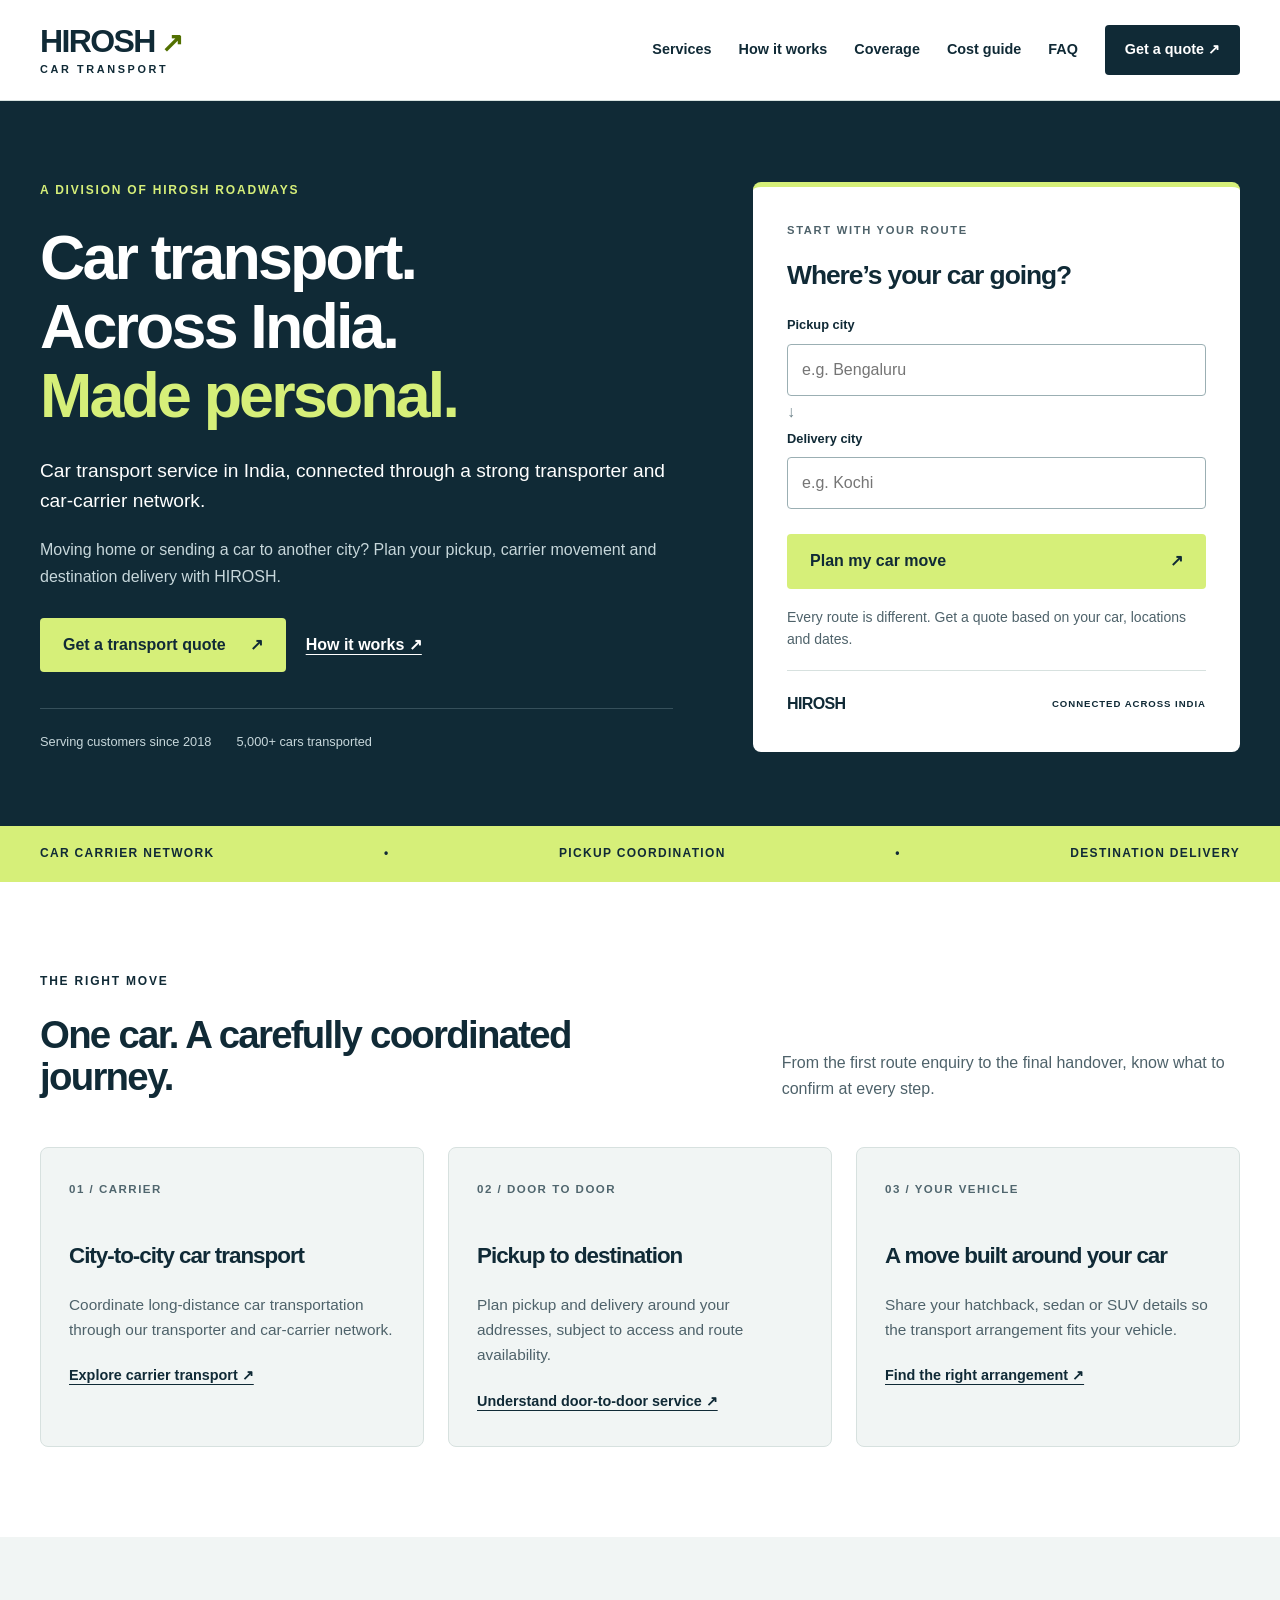
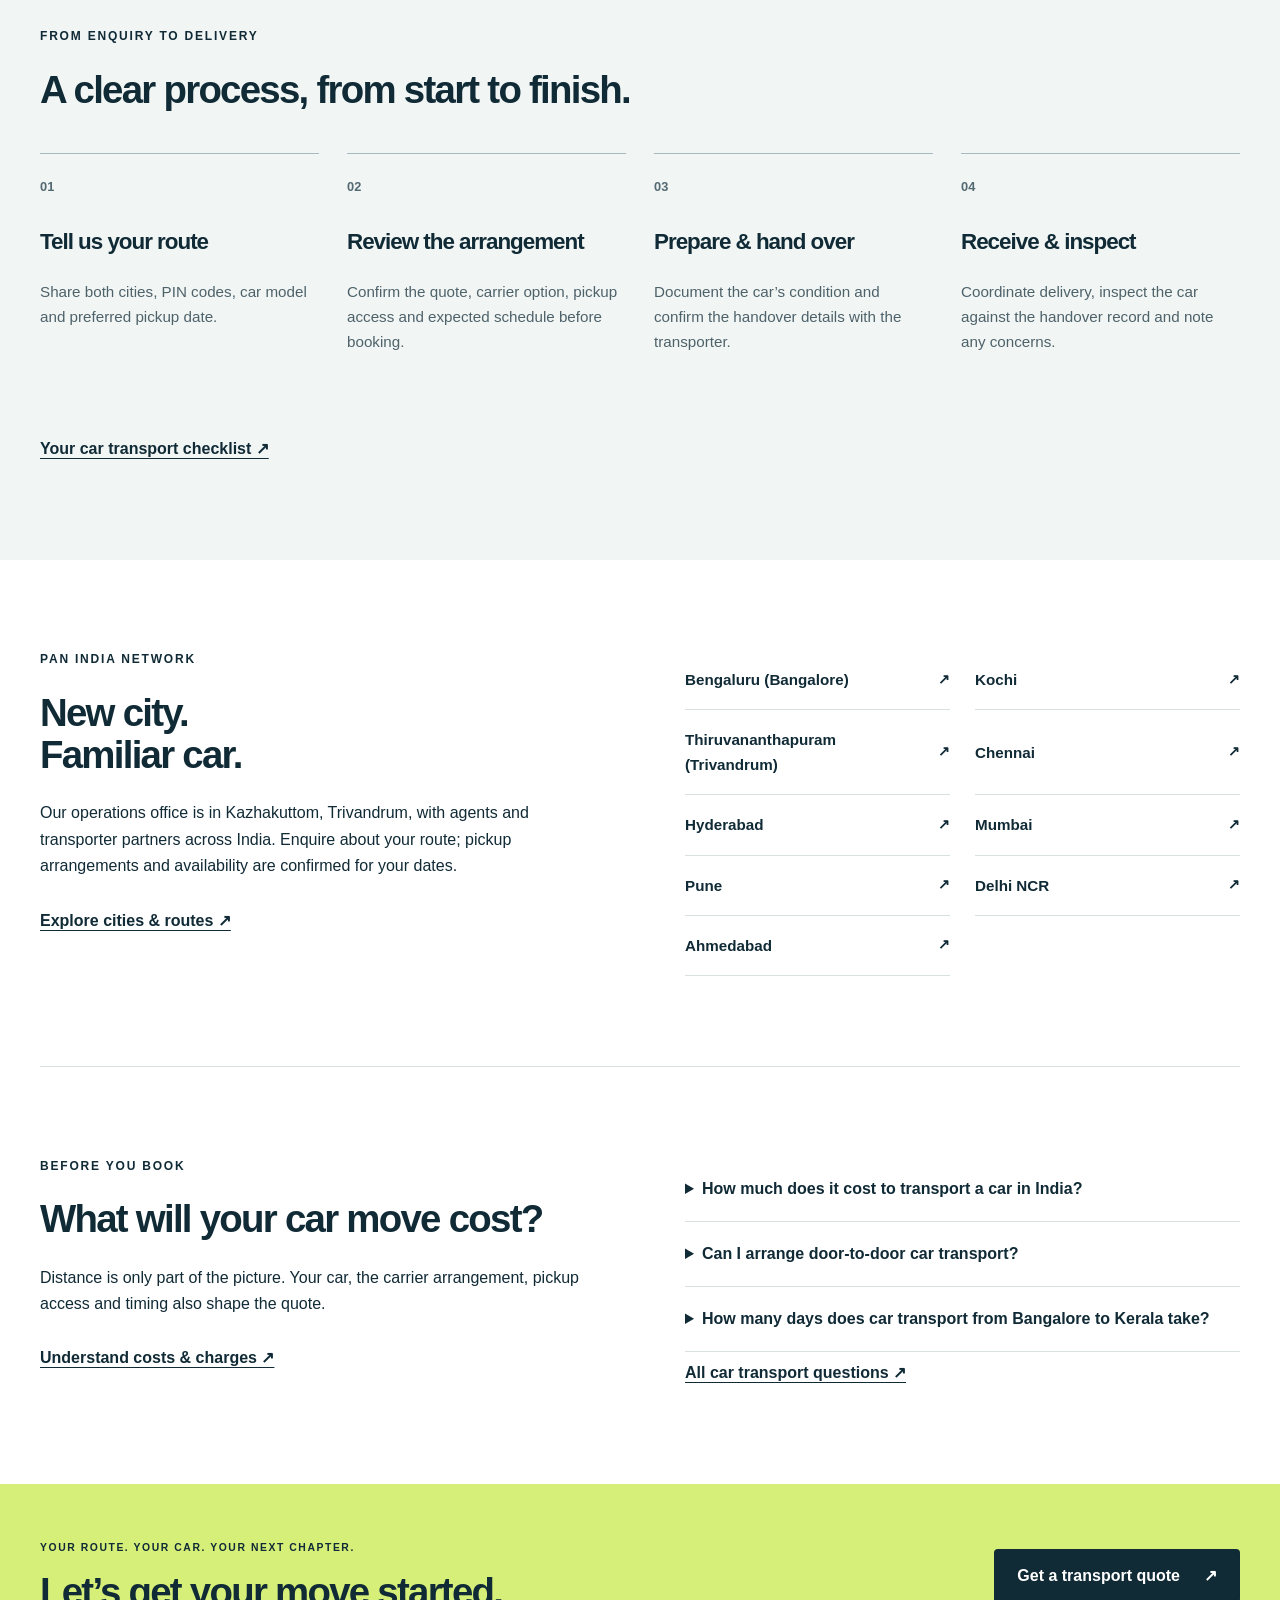
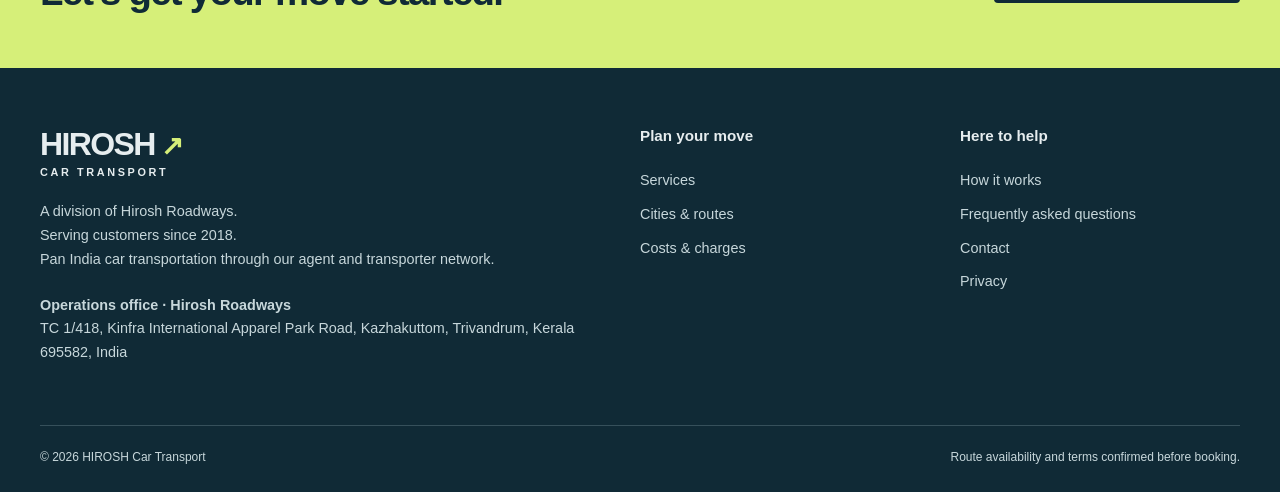
==== index.html @ 7eb1d9ac "Add files via upload" ====
<!doctype html><html lang="en-IN"><head><meta charset="utf-8"><meta name="viewport" content="width=device-width,initial-scale=1"><title>Car Transport Service in India | HIROSH Car Transport</title><meta name="description" content="Plan door-to-door car shifting across India with HIROSH’s transporter and car-carrier network. Check your route and request a car transportation quote."><link rel="canonical" href="https://hiroshcartransport.com/"><meta property="og:type" content="website"><meta property="og:locale" content="en_IN"><meta property="og:site_name" content="HIROSH Car Transport"><meta property="og:title" content="Car Transport Service in India | HIROSH Car Transport"><meta property="og:description" content="Plan door-to-door car shifting across India with HIROSH’s transporter and car-carrier network. Check your route and request a car transportation quote."><meta property="og:url" content="https://hiroshcartransport.com/"><meta name="twitter:card" content="summary"><meta name="theme-color" content="#102a36"><link rel="icon" href="/assets/favicon.svg" type="image/svg+xml"><link rel="stylesheet" href="/assets/site.css"><script type="application/ld+json">{"@context":"https://schema.org","@graph":[{"@type":"Organization","@id":"https://hiroshcartransport.com/#organization","name":"HIROSH Car Transport","url":"https://hiroshcartransport.com","parentOrganization":{"@type":"Organization","name":"Hirosh Roadways","address":{"@type":"PostalAddress","streetAddress":"TC 1/418, Kinfra International Apparel Park Road, Kazhakuttom","addressLocality":"Thiruvananthapuram","addressRegion":"Kerala","postalCode":"695582","addressCountry":"IN"}},"email":"sales@hiroshindia.com"},{"@type":"WebSite","@id":"https://hiroshcartransport.com/#website","url":"https://hiroshcartransport.com","name":"HIROSH Car Transport","publisher":{"@id":"https://hiroshcartransport.com/#organization"}},{"@type":"WebPage","@id":"https://hiroshcartransport.com/#webpage","url":"https://hiroshcartransport.com/","name":"Car Transport Service in India | HIROSH Car Transport","description":"Plan door-to-door car shifting across India with HIROSH’s transporter and car-carrier network. Check your route and request a car transportation quote.","isPartOf":{"@id":"https://hiroshcartransport.com/#website"}},{"@type":"Service","@id":"https://hiroshcartransport.com/#service","name":"Pan India car transportation","serviceType":"Car transport and door-to-door car shifting coordination","provider":{"@id":"https://hiroshcartransport.com/#organization"},"areaServed":{"@type":"Country","name":"India"},"url":"https://hiroshcartransport.com/"}]}</script><script src="/assets/site.js" defer></script></head><body><a class="skip" href="#main">Skip to content</a><header><div class="wrap header-inner"><a class="brand" href="/" aria-label="HIROSH Car Transport home"><strong>HIROSH<span aria-hidden="true">↗</span></strong><span>CAR TRANSPORT</span></a><button class="menu-toggle" type="button" aria-expanded="false" aria-controls="main-nav" hidden>Menu</button><nav id="main-nav" aria-label="Main navigation"><a href="/services/" >Services</a><a href="/how-it-works/" >How it works</a><a href="/coverage/" >Coverage</a><a href="/car-transport-cost/" >Cost guide</a><a href="/faq/" >FAQ</a><a class="nav-quote" href="/quote/">Get a quote ↗</a></nav></div></header><main id="main"><section class="hero"><div class="wrap hero-grid"><div><p class="eyebrow">A DIVISION OF HIROSH ROADWAYS</p><h1>Car transport.<br>Across India.<br><em>Made personal.</em></h1><p class="lead">Car transport service in India, connected through a strong transporter and car-carrier network.</p><p>Moving home or sending a car to another city? Plan your pickup, carrier movement and destination delivery with HIROSH.</p><div class="actions"><a class="button" href="/quote/">Get a transport quote<span aria-hidden="true">↗</span></a><a class="text-link" href="/how-it-works/">How it works ↗</a></div><div class="hero-notes"><span>Serving customers since 2018</span><span>5,000+ cars transported</span></div></div><aside class="route-panel"><p class="eyebrow">START WITH YOUR ROUTE</p><h2>Where’s your car going?</h2><form action="/quote/" method="get"><label for="hero-from">Pickup city</label><input id="hero-from" name="from" placeholder="e.g. Bengaluru" required maxlength="100" autocomplete="off"><div class="route-divider" aria-hidden="true">↓</div><label for="hero-to">Delivery city</label><input id="hero-to" name="to" placeholder="e.g. Kochi" required maxlength="100" autocomplete="off"><button class="button" type="submit">Plan my car move <span aria-hidden="true">↗</span></button></form><p class="small">Every route is different. Get a quote based on your car, locations and dates.</p><div class="panel-bottom">HIROSH <span>CONNECTED ACROSS INDIA</span></div></aside></div></section><div class="service-strip"><div class="wrap">CAR CARRIER NETWORK <span>•</span> PICKUP COORDINATION <span>•</span> DESTINATION DELIVERY</div></div><section class="wrap section"><div class="section-heading"><div><p class="eyebrow">THE RIGHT MOVE</p><h2>One car. A carefully coordinated journey.</h2></div><p>From the first route enquiry to the final handover, know what to confirm at every step.</p></div><div class="cards"><article><span class="index">01 / CARRIER</span><h3>City-to-city car transport</h3><p>Coordinate long-distance car transportation through our transporter and car-carrier network.</p><a href="/services/#carrier">Explore carrier transport ↗</a></article><article><span class="index">02 / DOOR TO DOOR</span><h3>Pickup to destination</h3><p>Plan pickup and delivery around your addresses, subject to access and route availability.</p><a href="/services/#door-to-door">Understand door-to-door service ↗</a></article><article><span class="index">03 / YOUR VEHICLE</span><h3>A move built around your car</h3><p>Share your hatchback, sedan or SUV details so the transport arrangement fits your vehicle.</p><a href="/services/#vehicle">Find the right arrangement ↗</a></article></div></section><section class="section tinted"><div class="wrap"><p class="eyebrow">FROM ENQUIRY TO DELIVERY</p><h2>A clear process, from start to finish.</h2><ol class="steps"><li><h3>Tell us your route</h3><p>Share both cities, PIN codes, car model and preferred pickup date.</p></li><li><h3>Review the arrangement</h3><p>Confirm the quote, carrier option, pickup access and expected schedule before booking.</p></li><li><h3>Prepare & hand over</h3><p>Document the car’s condition and confirm the handover details with the transporter.</p></li><li><h3>Receive & inspect</h3><p>Coordinate delivery, inspect the car against the handover record and note any concerns.</p></li></ol><a class="text-link" href="/how-it-works/">Your car transport checklist ↗</a></div></section><section class="wrap section split"><div><p class="eyebrow">PAN INDIA NETWORK</p><h2>New city.<br>Familiar car.</h2><p>Our operations office is in Kazhakuttom, Trivandrum, with agents and transporter partners across India. Enquire about your route; pickup arrangements and availability are confirmed for your dates.</p><a class="text-link" href="/coverage/">Explore cities & routes ↗</a></div><div class="city-list"><a href="/quote/?from=Bengaluru%20(Bangalore)">Bengaluru (Bangalore)<span aria-hidden="true">↗</span></a><a href="/quote/?from=Kochi">Kochi<span aria-hidden="true">↗</span></a><a href="/quote/?from=Thiruvananthapuram%20(Trivandrum)">Thiruvananthapuram (Trivandrum)<span aria-hidden="true">↗</span></a><a href="/quote/?from=Chennai">Chennai<span aria-hidden="true">↗</span></a><a href="/quote/?from=Hyderabad">Hyderabad<span aria-hidden="true">↗</span></a><a href="/quote/?from=Mumbai">Mumbai<span aria-hidden="true">↗</span></a><a href="/quote/?from=Pune">Pune<span aria-hidden="true">↗</span></a><a href="/quote/?from=Delhi%20NCR">Delhi NCR<span aria-hidden="true">↗</span></a><a href="/quote/?from=Ahmedabad">Ahmedabad<span aria-hidden="true">↗</span></a></div></section><section class="wrap section split border-top"><div><p class="eyebrow">BEFORE YOU BOOK</p><h2>What will your car move cost?</h2><p>Distance is only part of the picture. Your car, the carrier arrangement, pickup access and timing also shape the quote.</p><a class="text-link" href="/car-transport-cost/">Understand costs & charges ↗</a></div><div><details><summary>How much does it cost to transport a car in India?</summary><p>The quote depends on the pickup and delivery locations, car size, carrier availability, transport arrangement and preferred dates. Share these details for a route-specific quote, and confirm taxes, pickup, delivery and any optional cover before booking.</p></details><details><summary>Can I arrange door-to-door car transport?</summary><p>Door-to-door pickup and delivery can be coordinated where access and local carrier arrangements allow. If a large carrier cannot reach your address, agree on an accessible handover point and any last-mile movement before booking.</p></details><details><summary>How many days does car transport from Bangalore to Kerala take?</summary><p>The time depends on your exact Kerala destination, pickup readiness and the carrier schedule. Ask for separate pickup and transit estimates for your dates. Traffic, weather and loading schedules can affect delivery; a route enquiry is needed for a meaningful estimate.</p></details><a class="text-link" href="/faq/">All car transport questions ↗</a></div></section><section class="closing"><div class="wrap"><div><p class="eyebrow">YOUR ROUTE. YOUR CAR. YOUR NEXT CHAPTER.</p><h2>Let’s get your move started.</h2></div><a class="button" href="/quote/">Get a transport quote<span aria-hidden="true">↗</span></a></div></section></main><footer><div class="wrap footer-grid"><div><a class="brand" href="/"><strong>HIROSH<span aria-hidden="true">↗</span></strong><span>CAR TRANSPORT</span></a><p>A division of Hirosh Roadways.<br>Serving customers since 2018.<br>Pan India car transportation through our agent and transporter network.</p><p><strong>Operations office · Hirosh Roadways</strong><br>TC 1/418, Kinfra International Apparel Park Road, Kazhakuttom, Trivandrum, Kerala 695582, India</p></div><div><h2>Plan your move</h2><a href="/services/">Services</a><a href="/coverage/">Cities & routes</a><a href="/car-transport-cost/">Costs & charges</a></div><div><h2>Here to help</h2><a href="/how-it-works/">How it works</a><a href="/faq/">Frequently asked questions</a><a href="/contact/">Contact</a><a href="/privacy/">Privacy</a></div></div><div class="wrap footer-bottom"><span>© 2026 HIROSH Car Transport</span><span>Route availability and terms confirmed before booking.</span></div></footer><div class="mobile-cta" aria-label="Enquiry options"><a href="https://wa.me/919446937638">WhatsApp</a><a href="/quote/">Get a quote ↗</a></div></body></html>
---- assets/site.css ----
:root{--ink:#102a36;--muted:#4e626a;--lime:#d6ef79;--paper:#fff;--tint:#f1f5f4;--line:#d7e1df;--radius:8px}*{box-sizing:border-box}html{scroll-behavior:smooth;scroll-padding-top:30px}body{margin:0;color:var(--ink);background:var(--paper);font-family:Arial,Helvetica,sans-serif;font-size:16px;line-height:1.65}a{color:inherit;text-underline-offset:4px}a:hover{text-decoration-thickness:2px}button,input,textarea{font:inherit}button,a,input,textarea,summary{-webkit-tap-highlight-color:transparent}button{cursor:pointer}a:focus-visible,button:focus-visible,input:focus-visible,textarea:focus-visible,summary:focus-visible{outline:3px solid #617e00;outline-offset:5px}h1,h2,h3,p{margin-top:0}h1,h2,h3{line-height:1.1;letter-spacing:-.045em}h1{font-size:clamp(2.5rem,5.2vw,4.8rem);max-width:900px;margin-bottom:26px}h2{font-size:clamp(1.9rem,3vw,2.8rem);margin-bottom:24px}h3{font-size:1.4rem;line-height:1.2}p{margin-bottom:20px}p,li{max-width:75ch}li{margin-bottom:12px}ul{padding-left:22px}.wrap{width:min(1200px,calc(100% - 80px));margin-inline:auto}.section{padding-block:90px}.eyebrow{font-size:.75rem;font-weight:700;letter-spacing:.15em;margin-bottom:22px}.lead{font-size:1.2rem;line-height:1.6;max-width:650px}.small{font-size:.875rem;line-height:1.55;color:var(--muted)}.skip{position:absolute;left:20px;top:-100px;background:var(--lime);padding:12px;z-index:20}.skip:focus{top:12px}header{background:white;border-bottom:1px solid var(--line)}.header-inner{min-height:100px;display:flex;align-items:center;justify-content:space-between;gap:30px}.brand{text-decoration:none;display:inline-flex;flex-direction:column;line-height:1}.brand strong{font-size:2rem;letter-spacing:-.05em;font-weight:900}.brand strong span{color:#527000;font-size:1.7rem;margin-left:6px}.brand>span{font-size:.68rem;font-weight:700;letter-spacing:.24em;margin-top:7px}nav{display:flex;gap:27px;align-items:center}nav a{text-decoration:none;font-size:.9rem;font-weight:600}nav a[aria-current]{text-decoration:underline;text-decoration-color:#617e00;text-decoration-thickness:3px}.nav-quote{padding:13px 20px;background:var(--ink);color:white;border-radius:4px}.hero{background:var(--ink);color:white;padding:80px 0 74px}.hero-grid{display:grid;grid-template-columns:1.3fr 1fr;gap:80px;align-items:center}.hero h1{font-size:clamp(2.8rem,4.9vw,4.5rem)}.hero h1 em{font-style:normal;color:var(--lime)}.hero p:not(.eyebrow){color:#c7d7db}.hero .lead{color:white!important}.hero .eyebrow{color:var(--lime)}.actions{display:flex;gap:20px;align-items:center;flex-wrap:wrap;margin:28px 0}.button{display:inline-flex;justify-content:space-between;align-items:center;gap:24px;background:var(--lime);color:var(--ink);border:1px solid transparent;border-radius:4px;padding:15px 22px;font-size:1rem;font-weight:700;text-decoration:none;min-height:52px;line-height:1.4}.button:hover{background:#c7e564}.button.outline{border-color:var(--ink);background:transparent}.text-link{font-weight:700;display:inline-block;padding-block:8px}.hero-notes{display:flex;gap:25px;font-size:.8rem;border-top:1px solid #36505b;padding-top:22px;margin-top:36px;color:#c7d7db}.route-panel{background:white;color:var(--ink);padding:34px;border-radius:var(--radius);border-top:5px solid var(--lime)}.route-panel .eyebrow{color:var(--muted);font-size:.7rem}.route-panel h2{font-size:1.65rem;letter-spacing:-.04em}.route-panel .small{color:var(--muted)!important;margin-top:18px}.route-panel label{font-size:.8rem}.route-panel .button{width:100%;margin-top:25px}.route-divider{line-height:1;margin:8px 0;color:#6e838a}.panel-bottom{border-top:1px solid var(--line);padding-top:20px;display:flex;align-items:center;justify-content:space-between;font-weight:900;letter-spacing:-.04em}.panel-bottom span{font-size:.6rem;letter-spacing:.1em;font-weight:600}.service-strip{background:var(--lime);font-size:.75rem;letter-spacing:.11em;font-weight:700;padding:18px 0}.service-strip .wrap{display:flex;justify-content:space-between;gap:20px}.section-heading{display:grid;grid-template-columns:1.4fr 1fr;gap:100px;align-items:end;margin-bottom:24px}.section-heading p{color:var(--muted)}.section-heading .eyebrow{color:var(--ink)}.cards{display:grid;grid-template-columns:repeat(3,1fr);gap:24px}.cards article{padding:32px 28px;background:var(--tint);border:1px solid var(--line);border-radius:var(--radius)}.cards h2{font-size:1.65rem}.cards p{color:var(--muted);font-size:.96rem}.cards a{font-size:.9rem;font-weight:700}.index{display:block;font-size:.72rem;letter-spacing:.13em;margin-bottom:44px;color:#50666e;font-weight:700}.tinted{background:var(--tint)}.steps{list-style:none;counter-reset:step;display:grid;grid-template-columns:repeat(4,1fr);gap:28px;padding:0;margin:42px 0}.steps li{counter-increment:step;border-top:1px solid #a7babd;padding-top:22px}.steps li:before{content:'0' counter(step);display:block;font-weight:700;color:#536a72;font-size:.8rem;margin-bottom:32px}.steps p{font-size:.95rem;color:var(--muted)}.split{display:grid;grid-template-columns:1fr 1fr;gap:90px}.city-list{display:grid;grid-template-columns:1fr 1fr;column-gap:25px}.city-list a{display:flex;align-items:center;justify-content:space-between;gap:12px;border-bottom:1px solid var(--line);padding:17px 0;font-size:.95rem;text-decoration:none;font-weight:600}.city-list a:hover{color:#4c6800}.city-list span{font-size:.85rem}.border-top{border-top:1px solid var(--line)}details{border-bottom:1px solid var(--line);padding:20px 0}summary{font-weight:700;cursor:pointer;line-height:1.5;padding-right:15px}details p{color:var(--muted);margin:18px 0 0}.closing{background:var(--lime);padding:55px 0}.closing .wrap{display:flex;align-items:center;justify-content:space-between;gap:40px}.closing h2{margin-bottom:0}.closing .button{background:var(--ink);color:white}.closing .eyebrow{font-size:.65rem;margin-bottom:15px}footer{background:var(--ink);color:#e6edef;padding:60px 0 24px}.footer-grid{display:grid;grid-template-columns:2fr 1fr 1fr;gap:40px}.footer-grid h2{font-size:.95rem;letter-spacing:0}.footer-grid a:not(.brand){display:block;font-size:.9rem;text-decoration:none;margin-bottom:10px;color:#c7d7db}.footer-grid p{color:#c7d7db;font-size:.9rem;margin-top:22px}.footer-grid .brand strong span{color:var(--lime)}.footer-bottom{display:flex;justify-content:space-between;gap:24px;border-top:1px solid #36505b;margin-top:40px;padding-top:22px;font-size:.75rem;color:#c7d7db}.mobile-cta{display:none}.menu-toggle{border:1px solid var(--line);background:white;border-radius:4px;padding:9px 14px}.page-intro{background:var(--ink);color:white;padding:40px 0 64px}.page-intro h1{font-size:clamp(2.6rem,4.5vw,4rem)}.page-intro .eyebrow{color:var(--lime);margin-top:35px}.page-intro .lead{color:#c7d7db;margin-bottom:0}.breadcrumb{font-size:.8rem;color:#c7d7db}.article-section{margin-top:70px;scroll-margin-top:25px}.article-section p{max-width:850px}.callout{padding:35px;background:var(--tint);border-left:4px solid #8ba93d;margin-top:35px}.callout h2{font-size:1.8rem}.coverage-cities{grid-template-columns:repeat(3,1fr)}.table-wrap{overflow:auto}table{width:100%;border-collapse:collapse;text-align:left}th,td{padding:20px;border-bottom:1px solid var(--line)}thead{background:var(--tint)}.faq-wide{max-width:900px;margin-inline:auto}.faq-wide details{padding:25px 0}.quote-layout{display:grid;grid-template-columns:1.6fr 1fr;gap:70px}.form-grid{display:grid;grid-template-columns:1fr 1fr;gap:24px;margin-bottom:24px}label{display:block;font-weight:600;font-size:.9rem;margin-bottom:8px}input,textarea{width:100%;min-width:0;border:1px solid #9bafb3;border-radius:4px;padding:12px 14px;background:#fff;color:var(--ink);min-height:50px}textarea{resize:vertical}.quote-aside{background:var(--tint);padding:30px;align-self:start;border-radius:var(--radius)}.quote-aside h2{font-size:1.8rem}.quote-aside li,.quote-aside p{font-size:.95rem}.contact-pending{border-top:1px solid var(--line);padding-top:24px;margin-top:30px}#enquiry-result{margin-top:35px;padding-top:30px;border-top:1px solid var(--line)}pre{white-space:pre-wrap;overflow-wrap:anywhere;font:inherit;font-size:.9rem;padding:20px;background:var(--tint)}.prose{max-width:850px}.prose h2{font-size:1.8rem;margin-top:40px}[hidden]{display:none!important}
@media(max-width:1050px){nav{gap:16px}.hero-grid{gap:40px}.wrap{width:calc(100% - 48px)}.split{gap:40px}.quote-layout{gap:35px}.section-heading{gap:40px}}
@media(max-width:800px){.header-inner{min-height:84px;flex-wrap:wrap;padding-block:18px;gap:20px}.menu-toggle:not([hidden]){display:block}nav{flex-basis:100%;flex-wrap:wrap;gap:18px}.js nav:not(.is-open){display:none}.hero{padding:48px 0}.hero-grid{grid-template-columns:1fr;gap:40px}.hero h1{font-size:clamp(2.5rem,8vw,4rem)}.hero-grid>div>p{max-width:600px}.route-panel{max-width:600px}.section{padding-block:60px}.section-heading,.split,.quote-layout{grid-template-columns:1fr;gap:30px}.cards{grid-template-columns:1fr}.cards article{padding:28px}.index{margin-bottom:25px}.steps{grid-template-columns:1fr 1fr}.service-strip{font-size:.65rem;letter-spacing:.03em}.service-strip .wrap{flex-wrap:wrap;justify-content:center;gap:8px 20px}.coverage-cities{grid-template-columns:1fr 1fr}.closing .wrap{align-items:flex-start;flex-direction:column}.footer-grid{grid-template-columns:1.5fr 1fr 1fr;gap:25px}.mobile-cta{display:flex;position:fixed;bottom:0;left:0;right:0;padding:10px 20px calc(10px + env(safe-area-inset-bottom));background:var(--ink);border-top:1px solid #4f6570;gap:12px;z-index:10}.mobile-cta a{flex:1;display:block;text-align:center;padding:10px 8px;background:var(--lime);border-radius:4px;font-weight:700;text-decoration:none;font-size:.9rem}body{padding-bottom:78px}html{scroll-padding-bottom:90px}.page-intro{padding-bottom:45px}}
@media(max-width:480px){.wrap{width:calc(100% - 36px)}.hero h1{font-size:2.6rem}.lead{font-size:1.1rem}.hero-notes{gap:14px;font-size:.75rem}.route-panel{padding:24px}.route-panel h2{font-size:1.55rem}.service-strip span{display:none}.service-strip .wrap{gap:8px}.steps,.form-grid,.coverage-cities{grid-template-columns:1fr}.steps{gap:10px}.steps li:before{margin-bottom:16px}.city-list{column-gap:16px}.city-list a{font-size:.85rem}.footer-grid{grid-template-columns:1fr 1fr}.footer-grid>div:first-child{grid-column:1/-1}.footer-bottom{flex-direction:column;gap:12px}.callout{padding:24px}.page-intro h1{font-size:2.4rem}th,td{padding:14px}.quote-aside{padding:24px}}
@media(prefers-reduced-motion:reduce){html{scroll-behavior:auto}}
@media(min-width:801px){.menu-toggle{display:none}}
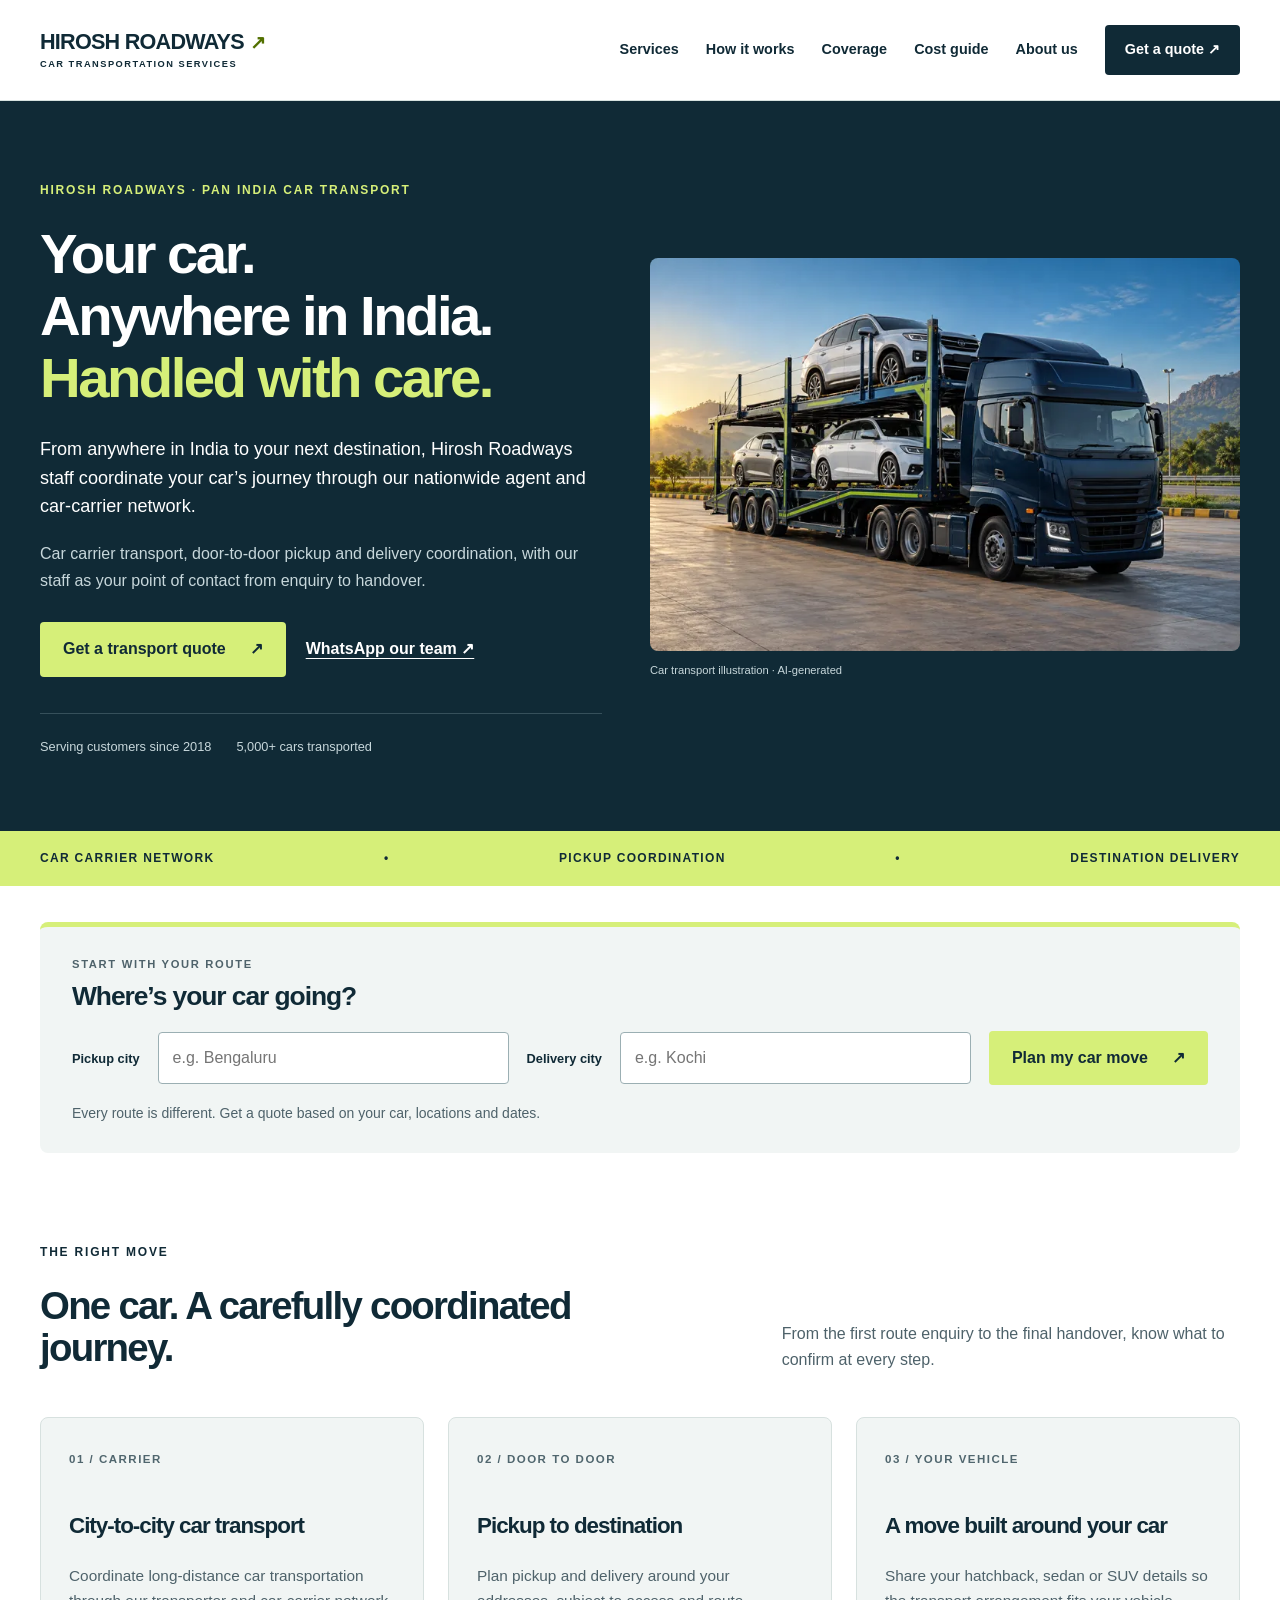
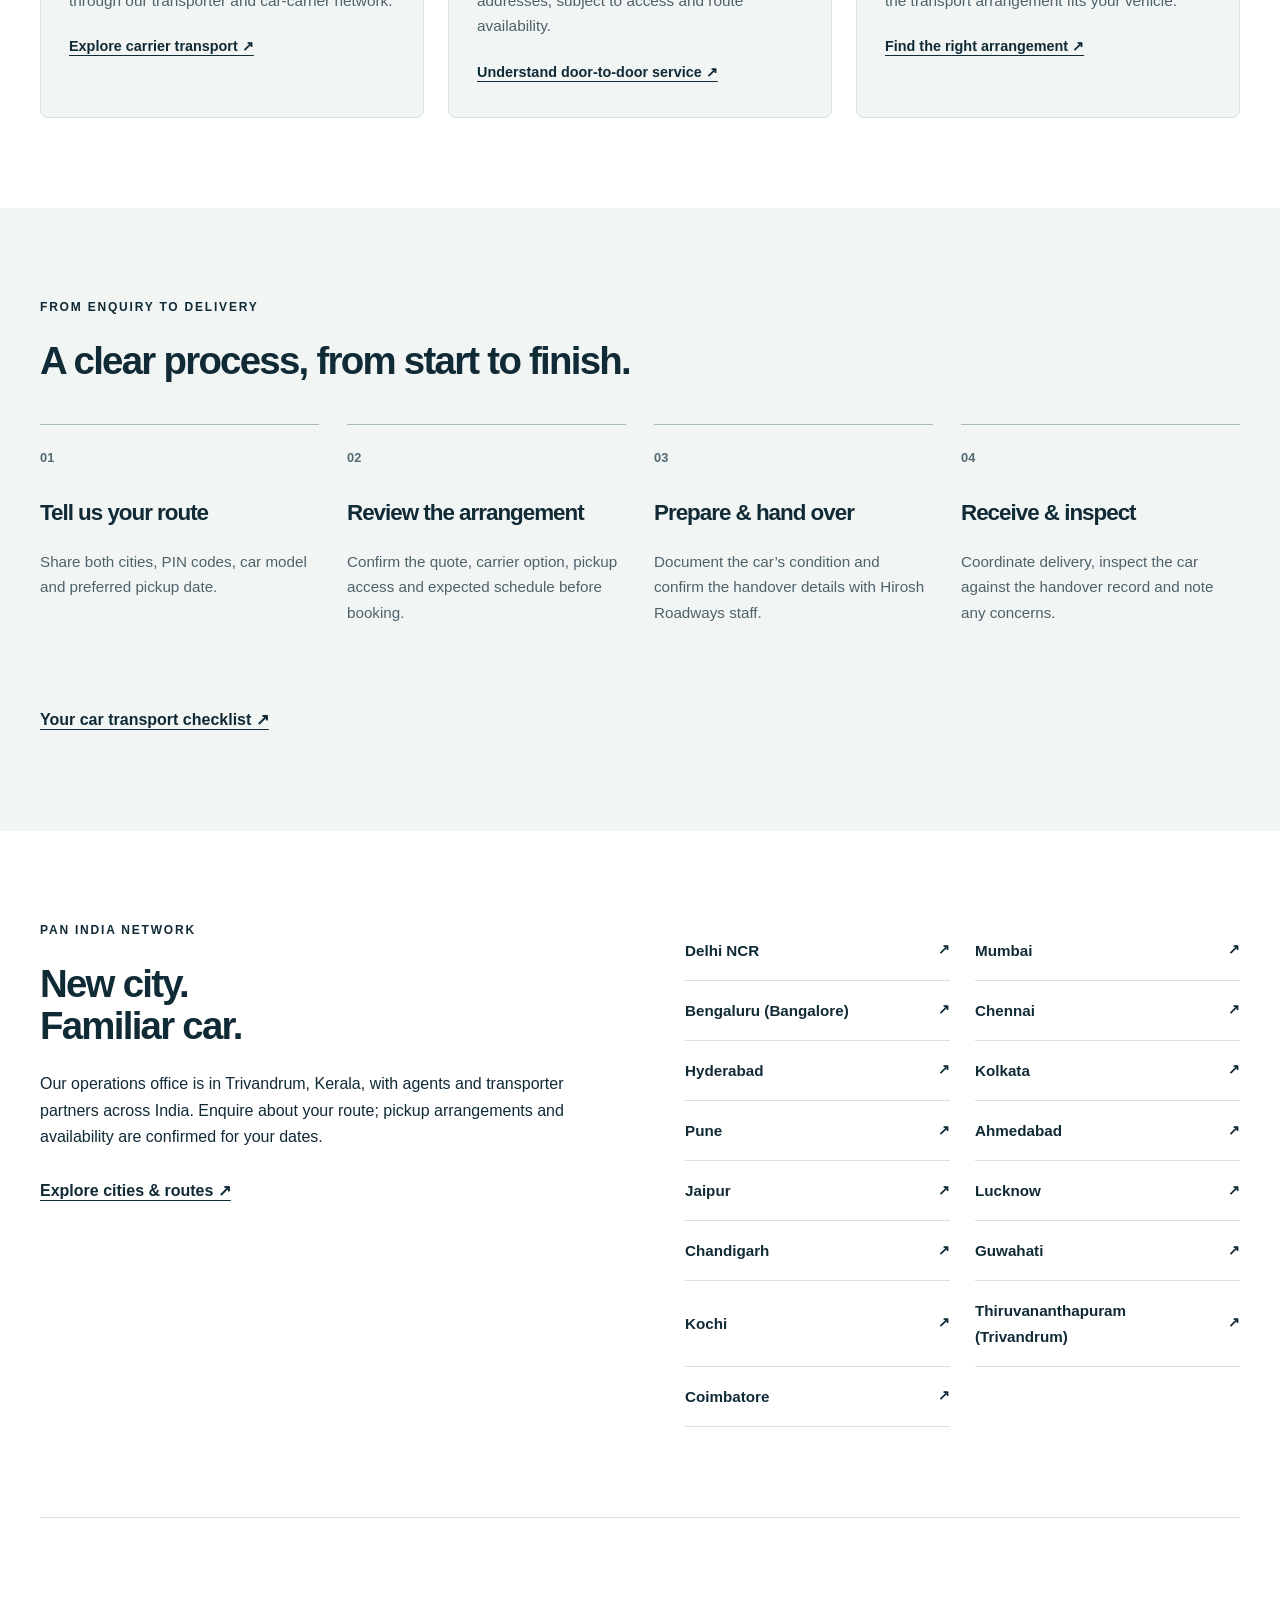
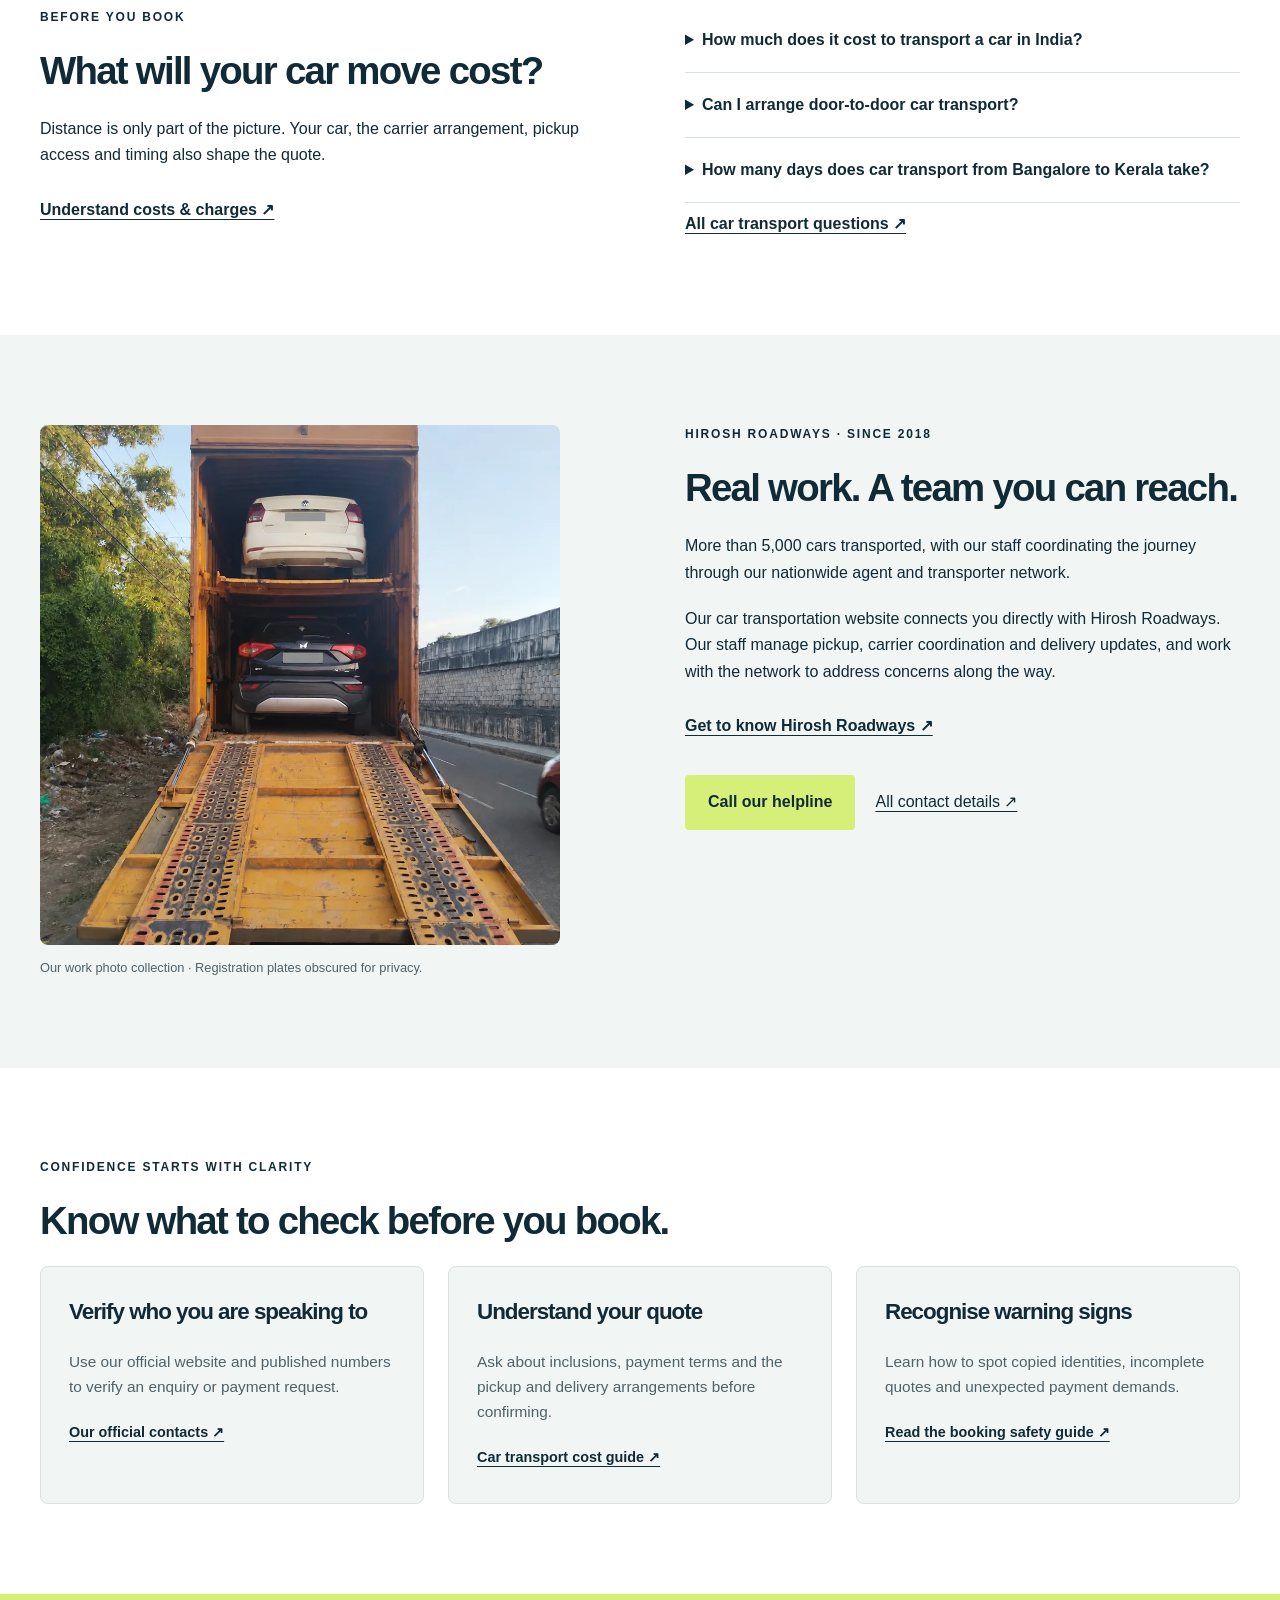
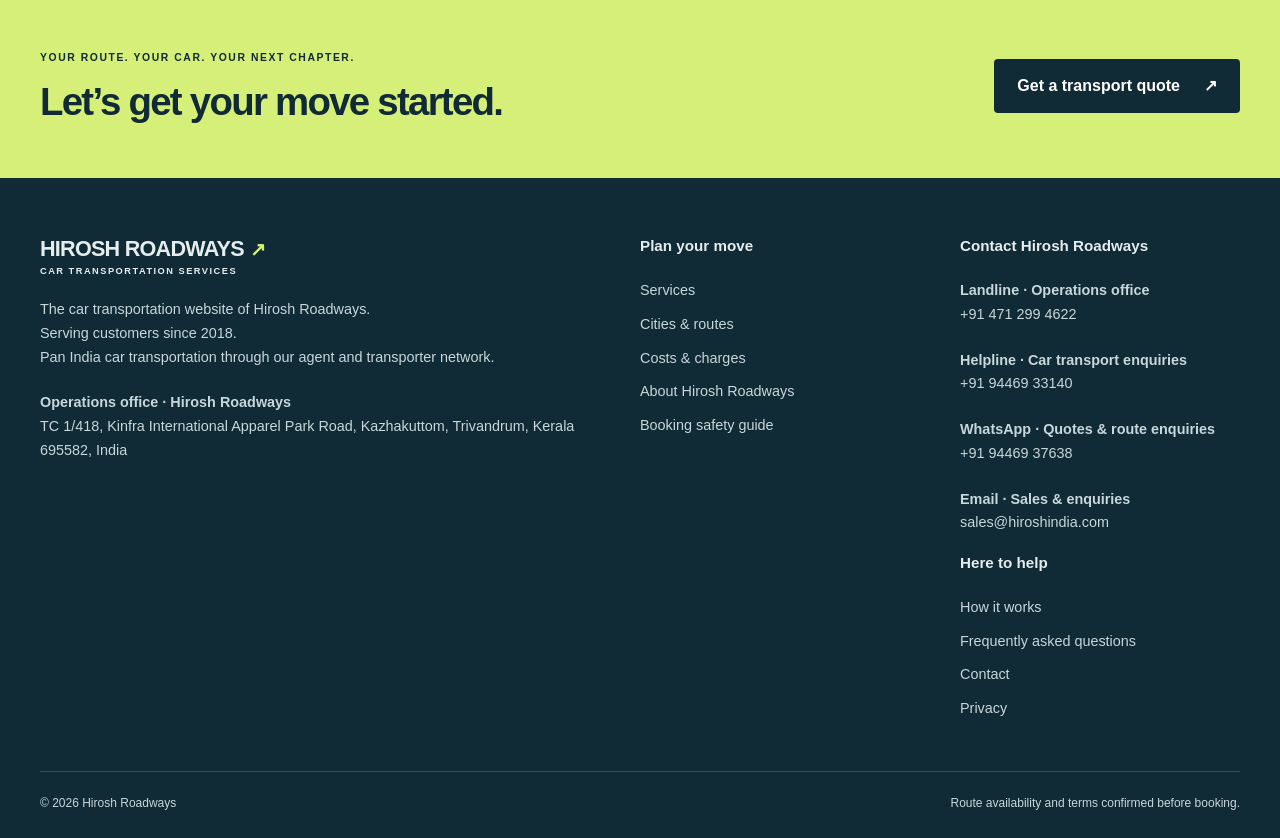
==== commit a5475914: "Add files via upload" ====
--- a/index.html
+++ b/index.html
@@ -1 +1 @@
-<!doctype html><html lang="en-IN"><head><meta charset="utf-8"><meta name="viewport" content="width=device-width,initial-scale=1"><title>Car Transport Service in India | HIROSH Car Transport</title><meta name="description" content="Plan door-to-door car shifting across India with HIROSH’s transporter and car-carrier network. Check your route and request a car transportation quote."><link rel="canonical" href="https://hiroshcartransport.com/"><meta property="og:type" content="website"><meta property="og:locale" content="en_IN"><meta property="og:site_name" content="HIROSH Car Transport"><meta property="og:title" content="Car Transport Service in India | HIROSH Car Transport"><meta property="og:description" content="Plan door-to-door car shifting across India with HIROSH’s transporter and car-carrier network. Check your route and request a car transportation quote."><meta property="og:url" content="https://hiroshcartransport.com/"><meta name="twitter:card" content="summary"><meta name="theme-color" content="#102a36"><link rel="icon" href="/assets/favicon.svg" type="image/svg+xml"><link rel="stylesheet" href="/assets/site.css"><script type="application/ld+json">{"@context":"https://schema.org","@graph":[{"@type":"Organization","@id":"https://hiroshcartransport.com/#organization","name":"HIROSH Car Transport","url":"https://hiroshcartransport.com","parentOrganization":{"@type":"Organization","name":"Hirosh Roadways","address":{"@type":"PostalAddress","streetAddress":"TC 1/418, Kinfra International Apparel Park Road, Kazhakuttom","addressLocality":"Thiruvananthapuram","addressRegion":"Kerala","postalCode":"695582","addressCountry":"IN"}},"email":"sales@hiroshindia.com"},{"@type":"WebSite","@id":"https://hiroshcartransport.com/#website","url":"https://hiroshcartransport.com","name":"HIROSH Car Transport","publisher":{"@id":"https://hiroshcartransport.com/#organization"}},{"@type":"WebPage","@id":"https://hiroshcartransport.com/#webpage","url":"https://hiroshcartransport.com/","name":"Car Transport Service in India | HIROSH Car Transport","description":"Plan door-to-door car shifting across India with HIROSH’s transporter and car-carrier network. Check your route and request a car transportation quote.","isPartOf":{"@id":"https://hiroshcartransport.com/#website"}},{"@type":"Service","@id":"https://hiroshcartransport.com/#service","name":"Pan India car transportation","serviceType":"Car transport and door-to-door car shifting coordination","provider":{"@id":"https://hiroshcartransport.com/#organization"},"areaServed":{"@type":"Country","name":"India"},"url":"https://hiroshcartransport.com/"}]}</script><script src="/assets/site.js" defer></script></head><body><a class="skip" href="#main">Skip to content</a><header><div class="wrap header-inner"><a class="brand" href="/" aria-label="HIROSH Car Transport home"><strong>HIROSH<span aria-hidden="true">↗</span></strong><span>CAR TRANSPORT</span></a><button class="menu-toggle" type="button" aria-expanded="false" aria-controls="main-nav" hidden>Menu</button><nav id="main-nav" aria-label="Main navigation"><a href="/services/" >Services</a><a href="/how-it-works/" >How it works</a><a href="/coverage/" >Coverage</a><a href="/car-transport-cost/" >Cost guide</a><a href="/faq/" >FAQ</a><a class="nav-quote" href="/quote/">Get a quote ↗</a></nav></div></header><main id="main"><section class="hero"><div class="wrap hero-grid"><div><p class="eyebrow">A DIVISION OF HIROSH ROADWAYS</p><h1>Car transport.<br>Across India.<br><em>Made personal.</em></h1><p class="lead">Car transport service in India, connected through a strong transporter and car-carrier network.</p><p>Moving home or sending a car to another city? Plan your pickup, carrier movement and destination delivery with HIROSH.</p><div class="actions"><a class="button" href="/quote/">Get a transport quote<span aria-hidden="true">↗</span></a><a class="text-link" href="/how-it-works/">How it works ↗</a></div><div class="hero-notes"><span>Serving customers since 2018</span><span>5,000+ cars transported</span></div></div><aside class="route-panel"><p class="eyebrow">START WITH YOUR ROUTE</p><h2>Where’s your car going?</h2><form action="/quote/" method="get"><label for="hero-from">Pickup city</label><input id="hero-from" name="from" placeholder="e.g. Bengaluru" required maxlength="100" autocomplete="off"><div class="route-divider" aria-hidden="true">↓</div><label for="hero-to">Delivery city</label><input id="hero-to" name="to" placeholder="e.g. Kochi" required maxlength="100" autocomplete="off"><button class="button" type="submit">Plan my car move <span aria-hidden="true">↗</span></button></form><p class="small">Every route is different. Get a quote based on your car, locations and dates.</p><div class="panel-bottom">HIROSH <span>CONNECTED ACROSS INDIA</span></div></aside></div></section><div class="service-strip"><div class="wrap">CAR CARRIER NETWORK <span>•</span> PICKUP COORDINATION <span>•</span> DESTINATION DELIVERY</div></div><section class="wrap section"><div class="section-heading"><div><p class="eyebrow">THE RIGHT MOVE</p><h2>One car. A carefully coordinated journey.</h2></div><p>From the first route enquiry to the final handover, know what to confirm at every step.</p></div><div class="cards"><article><span class="index">01 / CARRIER</span><h3>City-to-city car transport</h3><p>Coordinate long-distance car transportation through our transporter and car-carrier network.</p><a href="/services/#carrier">Explore carrier transport ↗</a></article><article><span class="index">02 / DOOR TO DOOR</span><h3>Pickup to destination</h3><p>Plan pickup and delivery around your addresses, subject to access and route availability.</p><a href="/services/#door-to-door">Understand door-to-door service ↗</a></article><article><span class="index">03 / YOUR VEHICLE</span><h3>A move built around your car</h3><p>Share your hatchback, sedan or SUV details so the transport arrangement fits your vehicle.</p><a href="/services/#vehicle">Find the right arrangement ↗</a></article></div></section><section class="section tinted"><div class="wrap"><p class="eyebrow">FROM ENQUIRY TO DELIVERY</p><h2>A clear process, from start to finish.</h2><ol class="steps"><li><h3>Tell us your route</h3><p>Share both cities, PIN codes, car model and preferred pickup date.</p></li><li><h3>Review the arrangement</h3><p>Confirm the quote, carrier option, pickup access and expected schedule before booking.</p></li><li><h3>Prepare & hand over</h3><p>Document the car’s condition and confirm the handover details with the transporter.</p></li><li><h3>Receive & inspect</h3><p>Coordinate delivery, inspect the car against the handover record and note any concerns.</p></li></ol><a class="text-link" href="/how-it-works/">Your car transport checklist ↗</a></div></section><section class="wrap section split"><div><p class="eyebrow">PAN INDIA NETWORK</p><h2>New city.<br>Familiar car.</h2><p>Our operations office is in Kazhakuttom, Trivandrum, with agents and transporter partners across India. Enquire about your route; pickup arrangements and availability are confirmed for your dates.</p><a class="text-link" href="/coverage/">Explore cities & routes ↗</a></div><div class="city-list"><a href="/quote/?from=Bengaluru%20(Bangalore)">Bengaluru (Bangalore)<span aria-hidden="true">↗</span></a><a href="/quote/?from=Kochi">Kochi<span aria-hidden="true">↗</span></a><a href="/quote/?from=Thiruvananthapuram%20(Trivandrum)">Thiruvananthapuram (Trivandrum)<span aria-hidden="true">↗</span></a><a href="/quote/?from=Chennai">Chennai<span aria-hidden="true">↗</span></a><a href="/quote/?from=Hyderabad">Hyderabad<span aria-hidden="true">↗</span></a><a href="/quote/?from=Mumbai">Mumbai<span aria-hidden="true">↗</span></a><a href="/quote/?from=Pune">Pune<span aria-hidden="true">↗</span></a><a href="/quote/?from=Delhi%20NCR">Delhi NCR<span aria-hidden="true">↗</span></a><a href="/quote/?from=Ahmedabad">Ahmedabad<span aria-hidden="true">↗</span></a></div></section><section class="wrap section split border-top"><div><p class="eyebrow">BEFORE YOU BOOK</p><h2>What will your car move cost?</h2><p>Distance is only part of the picture. Your car, the carrier arrangement, pickup access and timing also shape the quote.</p><a class="text-link" href="/car-transport-cost/">Understand costs & charges ↗</a></div><div><details><summary>How much does it cost to transport a car in India?</summary><p>The quote depends on the pickup and delivery locations, car size, carrier availability, transport arrangement and preferred dates. Share these details for a route-specific quote, and confirm taxes, pickup, delivery and any optional cover before booking.</p></details><details><summary>Can I arrange door-to-door car transport?</summary><p>Door-to-door pickup and delivery can be coordinated where access and local carrier arrangements allow. If a large carrier cannot reach your address, agree on an accessible handover point and any last-mile movement before booking.</p></details><details><summary>How many days does car transport from Bangalore to Kerala take?</summary><p>The time depends on your exact Kerala destination, pickup readiness and the carrier schedule. Ask for separate pickup and transit estimates for your dates. Traffic, weather and loading schedules can affect delivery; a route enquiry is needed for a meaningful estimate.</p></details><a class="text-link" href="/faq/">All car transport questions ↗</a></div></section><section class="closing"><div class="wrap"><div><p class="eyebrow">YOUR ROUTE. YOUR CAR. YOUR NEXT CHAPTER.</p><h2>Let’s get your move started.</h2></div><a class="button" href="/quote/">Get a transport quote<span aria-hidden="true">↗</span></a></div></section></main><footer><div class="wrap footer-grid"><div><a class="brand" href="/"><strong>HIROSH<span aria-hidden="true">↗</span></strong><span>CAR TRANSPORT</span></a><p>A division of Hirosh Roadways.<br>Serving customers since 2018.<br>Pan India car transportation through our agent and transporter network.</p><p><strong>Operations office · Hirosh Roadways</strong><br>TC 1/418, Kinfra International Apparel Park Road, Kazhakuttom, Trivandrum, Kerala 695582, India</p></div><div><h2>Plan your move</h2><a href="/services/">Services</a><a href="/coverage/">Cities & routes</a><a href="/car-transport-cost/">Costs & charges</a></div><div><h2>Here to help</h2><a href="/how-it-works/">How it works</a><a href="/faq/">Frequently asked questions</a><a href="/contact/">Contact</a><a href="/privacy/">Privacy</a></div></div><div class="wrap footer-bottom"><span>© 2026 HIROSH Car Transport</span><span>Route availability and terms confirmed before booking.</span></div></footer><div class="mobile-cta" aria-label="Enquiry options"><a href="https://wa.me/919446937638">WhatsApp</a><a href="/quote/">Get a quote ↗</a></div></body></html>+<!doctype html><html lang="en-IN"><head><meta charset="utf-8"><meta name="viewport" content="width=device-width,initial-scale=1"><title>Car Transport Service in India | Hirosh Roadways</title><meta name="description" content="Hirosh Roadways provides car transportation across India. Our staff coordinate Pan India car shifting through our carrier network. Request your route quote."><link rel="canonical" href="https://hiroshcartransport.com/"><meta property="og:type" content="website"><meta property="og:locale" content="en_IN"><meta property="og:site_name" content="Hirosh Roadways"><meta property="og:title" content="Car Transport Service in India | Hirosh Roadways"><meta property="og:description" content="Hirosh Roadways provides car transportation across India. Our staff coordinate Pan India car shifting through our carrier network. Request your route quote."><meta property="og:url" content="https://hiroshcartransport.com/"><meta property="og:image" content="https://hiroshcartransport.com/assets/car-carrier-hero.webp"><meta property="og:image:alt" content="Illustrative car carrier image"><meta name="twitter:card" content="summary_large_image"><meta name="theme-color" content="#102a36"><link rel="icon" href="/assets/favicon.svg" type="image/svg+xml"><link rel="stylesheet" href="/assets/site.css"><script type="application/ld+json">{"@context":"https://schema.org","@graph":[{"@type":"Organization","@id":"https://hiroshcartransport.com/#organization","name":"Hirosh Roadways","url":"https://hiroshcartransport.com","address":{"@type":"PostalAddress","streetAddress":"TC 1/418, Kinfra International Apparel Park Road, Kazhakuttom","addressLocality":"Thiruvananthapuram","addressRegion":"Kerala","postalCode":"695582","addressCountry":"IN"},"telephone":"+919446933140","contactPoint":[{"@type":"ContactPoint","telephone":"+919446933140","contactType":"customer service","areaServed":"IN"},{"@type":"ContactPoint","telephone":"+914712994622","contactType":"operations office","email":"sales@hiroshindia.com"}],"email":"sales@hiroshindia.com"},{"@type":"WebSite","@id":"https://hiroshcartransport.com/#website","url":"https://hiroshcartransport.com","name":"Hirosh Roadways","publisher":{"@id":"https://hiroshcartransport.com/#organization"}},{"@type":"WebPage","@id":"https://hiroshcartransport.com/#webpage","url":"https://hiroshcartransport.com/","name":"Car Transport Service in India | Hirosh Roadways","description":"Hirosh Roadways provides car transportation across India. Our staff coordinate Pan India car shifting through our carrier network. Request your route quote.","isPartOf":{"@id":"https://hiroshcartransport.com/#website"}},{"@type":"Service","@id":"https://hiroshcartransport.com/#service","name":"Pan India car transportation","serviceType":"Car transport and door-to-door car shifting coordination","provider":{"@id":"https://hiroshcartransport.com/#organization"},"areaServed":{"@type":"Country","name":"India"},"url":"https://hiroshcartransport.com/"}]}</script><script src="/assets/site.js" defer></script></head><body><a class="skip" href="#main">Skip to content</a><header><div class="wrap header-inner"><a class="brand" href="/" aria-label="Hirosh Roadways home"><strong>HIROSH ROADWAYS<span aria-hidden="true">↗</span></strong><span>CAR TRANSPORTATION SERVICES</span></a><button class="menu-toggle" type="button" aria-expanded="false" aria-controls="main-nav" hidden>Menu</button><nav id="main-nav" aria-label="Main navigation"><a href="/services/" >Services</a><a href="/how-it-works/" >How it works</a><a href="/coverage/" >Coverage</a><a href="/car-transport-cost/" >Cost guide</a><a href="/about/" >About us</a><a class="nav-quote" href="/quote/">Get a quote ↗</a></nav></div></header><main id="main"><section class="hero"><div class="wrap hero-grid"><div><p class="eyebrow">HIROSH ROADWAYS · PAN INDIA CAR TRANSPORT</p><h1>Your car.<br>Anywhere in India.<br><em>Handled with care.</em></h1><p class="lead">From anywhere in India to your next destination, Hirosh Roadways staff coordinate your car’s journey through our nationwide agent and car-carrier network.</p><p>Car carrier transport, door-to-door pickup and delivery coordination, with our staff as your point of contact from enquiry to handover.</p><div class="actions"><a class="button" href="/quote/">Get a transport quote<span aria-hidden="true">↗</span></a><a class="text-link" href="https://wa.me/919446937638">WhatsApp our team ↗</a></div><div class="hero-notes"><span>Serving customers since 2018</span><span>5,000+ cars transported</span></div></div><figure class="hero-photo"><img src="/assets/car-carrier-hero.webp" srcset="/assets/car-carrier-hero-small.webp 768w, /assets/car-carrier-hero.webp 1536w" sizes="(max-width:800px) 100vw, 52vw" width="1536" height="1024" fetchpriority="high" alt="Illustration of cars on a carrier beside an Indian highway"><figcaption>Car transport illustration · AI-generated</figcaption></figure></div></section><div class="service-strip"><div class="wrap">CAR CARRIER NETWORK <span>•</span> PICKUP COORDINATION <span>•</span> DESTINATION DELIVERY</div></div><div class="wrap route-start"><aside class="route-panel route-wide"><p class="eyebrow">START WITH YOUR ROUTE</p><h2>Where’s your car going?</h2><form action="/quote/" method="get"><label for="hero-from">Pickup city</label><input id="hero-from" name="from" placeholder="e.g. Bengaluru" required maxlength="100" autocomplete="off"><label for="hero-to">Delivery city</label><input id="hero-to" name="to" placeholder="e.g. Kochi" required maxlength="100" autocomplete="off"><button class="button" type="submit">Plan my car move <span aria-hidden="true">↗</span></button></form><p class="small">Every route is different. Get a quote based on your car, locations and dates.</p></aside></div><section class="wrap section"><div class="section-heading"><div><p class="eyebrow">THE RIGHT MOVE</p><h2>One car. A carefully coordinated journey.</h2></div><p>From the first route enquiry to the final handover, know what to confirm at every step.</p></div><div class="cards"><article><span class="index">01 / CARRIER</span><h3>City-to-city car transport</h3><p>Coordinate long-distance car transportation through our transporter and car-carrier network.</p><a href="/services/#carrier">Explore carrier transport ↗</a></article><article><span class="index">02 / DOOR TO DOOR</span><h3>Pickup to destination</h3><p>Plan pickup and delivery around your addresses, subject to access and route availability.</p><a href="/services/#door-to-door">Understand door-to-door service ↗</a></article><article><span class="index">03 / YOUR VEHICLE</span><h3>A move built around your car</h3><p>Share your hatchback, sedan or SUV details so the transport arrangement fits your vehicle.</p><a href="/services/#vehicle">Find the right arrangement ↗</a></article></div></section><section class="section tinted"><div class="wrap"><p class="eyebrow">FROM ENQUIRY TO DELIVERY</p><h2>A clear process, from start to finish.</h2><ol class="steps"><li><h3>Tell us your route</h3><p>Share both cities, PIN codes, car model and preferred pickup date.</p></li><li><h3>Review the arrangement</h3><p>Confirm the quote, carrier option, pickup access and expected schedule before booking.</p></li><li><h3>Prepare & hand over</h3><p>Document the car’s condition and confirm the handover details with Hirosh Roadways staff.</p></li><li><h3>Receive & inspect</h3><p>Coordinate delivery, inspect the car against the handover record and note any concerns.</p></li></ol><a class="text-link" href="/how-it-works/">Your car transport checklist ↗</a></div></section><section class="wrap section split"><div><p class="eyebrow">PAN INDIA NETWORK</p><h2>New city.<br>Familiar car.</h2><p>Our operations office is in Trivandrum, Kerala, with agents and transporter partners across India. Enquire about your route; pickup arrangements and availability are confirmed for your dates.</p><a class="text-link" href="/coverage/">Explore cities & routes ↗</a></div><div class="city-list"><a href="/quote/?from=Delhi%20NCR">Delhi NCR<span aria-hidden="true">↗</span></a><a href="/quote/?from=Mumbai">Mumbai<span aria-hidden="true">↗</span></a><a href="/quote/?from=Bengaluru%20(Bangalore)">Bengaluru (Bangalore)<span aria-hidden="true">↗</span></a><a href="/quote/?from=Chennai">Chennai<span aria-hidden="true">↗</span></a><a href="/quote/?from=Hyderabad">Hyderabad<span aria-hidden="true">↗</span></a><a href="/quote/?from=Kolkata">Kolkata<span aria-hidden="true">↗</span></a><a href="/quote/?from=Pune">Pune<span aria-hidden="true">↗</span></a><a href="/quote/?from=Ahmedabad">Ahmedabad<span aria-hidden="true">↗</span></a><a href="/quote/?from=Jaipur">Jaipur<span aria-hidden="true">↗</span></a><a href="/quote/?from=Lucknow">Lucknow<span aria-hidden="true">↗</span></a><a href="/quote/?from=Chandigarh">Chandigarh<span aria-hidden="true">↗</span></a><a href="/quote/?from=Guwahati">Guwahati<span aria-hidden="true">↗</span></a><a href="/quote/?from=Kochi">Kochi<span aria-hidden="true">↗</span></a><a href="/quote/?from=Thiruvananthapuram%20(Trivandrum)">Thiruvananthapuram (Trivandrum)<span aria-hidden="true">↗</span></a><a href="/quote/?from=Coimbatore">Coimbatore<span aria-hidden="true">↗</span></a></div></section><section class="wrap section split border-top"><div><p class="eyebrow">BEFORE YOU BOOK</p><h2>What will your car move cost?</h2><p>Distance is only part of the picture. Your car, the carrier arrangement, pickup access and timing also shape the quote.</p><a class="text-link" href="/car-transport-cost/">Understand costs & charges ↗</a></div><div><details><summary>How much does it cost to transport a car in India?</summary><p>The quote depends on the pickup and delivery locations, car size, carrier availability, transport arrangement and preferred dates. Share these details for a route-specific quote, and confirm pickup, delivery, payment terms and any optional cover before booking.</p></details><details><summary>Can I arrange door-to-door car transport?</summary><p>Door-to-door pickup and delivery can be coordinated where access and local carrier arrangements allow. If a large carrier cannot reach your address, agree on an accessible handover point and any last-mile movement before booking.</p></details><details><summary>How many days does car transport from Bangalore to Kerala take?</summary><p>The time depends on your exact Kerala destination, pickup readiness and the carrier schedule. Ask for separate pickup and transit estimates for your dates. Traffic, weather and loading schedules can affect delivery; a route enquiry is needed for a meaningful estimate.</p></details><a class="text-link" href="/faq/">All car transport questions ↗</a></div></section><section class="section tinted"><div class="wrap split"><figure class="work-photo"><img src="/assets/hirosh-work.webp" width="1024" height="1024" loading="lazy" decoding="async" alt="Cars on a carrier in a Hirosh Roadways work photograph"><figcaption>Our work photo collection · Registration plates obscured for privacy.</figcaption></figure><div><p class="eyebrow">HIROSH ROADWAYS · SINCE 2018</p><h2>Real work. A team you can reach.</h2><p>More than 5,000 cars transported, with our staff coordinating the journey through our nationwide agent and transporter network.</p><p>Our car transportation website connects you directly with Hirosh Roadways. Our staff manage pickup, carrier coordination and delivery updates, and work with the network to address concerns along the way.</p><a class="text-link" href="/about/">Get to know Hirosh Roadways ↗</a><div class="actions"><a class="button" href="tel:+919446933140">Call our helpline</a><a href="/contact/">All contact details ↗</a></div></div></div></section><section class="wrap section"><p class="eyebrow">CONFIDENCE STARTS WITH CLARITY</p><h2>Know what to check before you book.</h2><div class="cards"><article><h3>Verify who you are speaking to</h3><p>Use our official website and published numbers to verify an enquiry or payment request.</p><a href="/contact/">Our official contacts ↗</a></article><article><h3>Understand your quote</h3><p>Ask about inclusions, payment terms and the pickup and delivery arrangements before confirming.</p><a href="/car-transport-cost/">Car transport cost guide ↗</a></article><article><h3>Recognise warning signs</h3><p>Learn how to spot copied identities, incomplete quotes and unexpected payment demands.</p><a href="/car-transport-safety/">Read the booking safety guide ↗</a></article></div></section><section class="closing"><div class="wrap"><div><p class="eyebrow">YOUR ROUTE. YOUR CAR. YOUR NEXT CHAPTER.</p><h2>Let’s get your move started.</h2></div><a class="button" href="/quote/">Get a transport quote<span aria-hidden="true">↗</span></a></div></section></main><footer><div class="wrap footer-grid"><div><a class="brand" href="/"><strong>HIROSH ROADWAYS<span aria-hidden="true">↗</span></strong><span>CAR TRANSPORTATION SERVICES</span></a><p>The car transportation website of Hirosh Roadways.<br>Serving customers since 2018.<br>Pan India car transportation through our agent and transporter network.</p><p><strong>Operations office · Hirosh Roadways</strong><br>TC 1/418, Kinfra International Apparel Park Road, Kazhakuttom, Trivandrum, Kerala 695582, India</p></div><div><h2>Plan your move</h2><a href="/services/">Services</a><a href="/coverage/">Cities & routes</a><a href="/car-transport-cost/">Costs & charges</a><a href="/about/">About Hirosh Roadways</a><a href="/car-transport-safety/">Booking safety guide</a></div><div><h2>Contact Hirosh Roadways</h2><div class="contact-details"><p><strong>Landline · Operations office</strong><br><a href="tel:+914712994622">+91 471 299 4622</a></p><p><strong>Helpline · Car transport enquiries</strong><br><a href="tel:+919446933140">+91 94469 33140</a></p><p><strong>WhatsApp · Quotes & route enquiries</strong><br><a href="https://wa.me/919446937638">+91 94469 37638</a></p><p><strong>Email · Sales & enquiries</strong><br><a href="mailto:sales@hiroshindia.com">sales@hiroshindia.com</a></p></div><h2>Here to help</h2><a href="/how-it-works/">How it works</a><a href="/faq/">Frequently asked questions</a><a href="/contact/">Contact</a><a href="/privacy/">Privacy</a></div></div><div class="wrap footer-bottom"><span>© 2026 Hirosh Roadways</span><span>Route availability and terms confirmed before booking.</span></div></footer><div class="mobile-cta" aria-label="Enquiry options"><a href="tel:+919446933140">Call</a><a href="https://wa.me/919446937638">WhatsApp</a><a href="/quote/">Get a quote ↗</a></div></body></html>
--- a/assets/site.css
+++ b/assets/site.css
@@ -5,3 +5,9 @@
 @media(prefers-reduced-motion:reduce){html{scroll-behavior:auto}}
 @media(min-width:801px){.menu-toggle{display:none}}
 
+
+/* Final visual and identity refinements */
+.brand strong{font-size:1.35rem;letter-spacing:-.035em;white-space:nowrap}.brand>span{font-size:.58rem;letter-spacing:.16em}.brand strong span{font-size:1.2rem}.hero-grid{grid-template-columns:1fr 1.05fr;gap:48px}.hero-photo{margin:0;min-width:0}.hero-photo img{display:block;width:100%;height:auto;border-radius:8px}.hero-photo figcaption{font-size:.7rem;color:#c7d7db;margin-top:10px}.hero h1{font-size:clamp(2.6rem,4.4vw,4rem)}.hero .lead{font-size:1.13rem}.hero-notes{flex-wrap:wrap;gap:10px 25px}.route-start{padding-top:36px}.route-wide{background:var(--tint);padding:28px 32px}.route-wide form{display:grid;grid-template-columns:auto 1fr auto 1fr auto;gap:18px;align-items:center}.route-wide .button{margin:0}.route-wide label{margin:0}.route-wide h2{margin-bottom:20px}.route-wide .eyebrow{margin-bottom:8px}.route-wide .small{margin-bottom:0}.work-photo{margin:0}.work-photo img{display:block;width:100%;max-width:520px;height:auto;border-radius:8px}.work-photo figcaption{font-size:.8rem;color:var(--muted);margin-top:12px;max-width:520px}.contact-details a{overflow-wrap:anywhere}.hero-photo+*{min-width:0}
+@media(max-width:1050px){nav{gap:14px}.header-inner{gap:20px}.route-wide form{grid-template-columns:1fr 1fr}.route-wide label{grid-row:1}.route-wide label[for="hero-to"]{grid-column:2}.route-wide input{grid-row:2}.route-wide .button{grid-column:1/-1}.hero-grid{gap:30px}}
+@media(max-width:800px){.hero-grid{grid-template-columns:1fr}.hero-photo img{max-height:500px;object-fit:cover}.route-wide{max-width:none}.hero h1{font-size:clamp(2.6rem,7.8vw,4rem)}}
+@media(max-width:480px){.route-wide{padding:24px}.route-wide form{display:flex;flex-direction:column;align-items:stretch;gap:10px}.route-wide .button{margin-top:12px}.brand strong{font-size:1.2rem}.brand>span{font-size:.52rem}.hero-photo img{border-radius:5px}.hero .actions{gap:12px}.hero h1{font-size:2.6rem}}
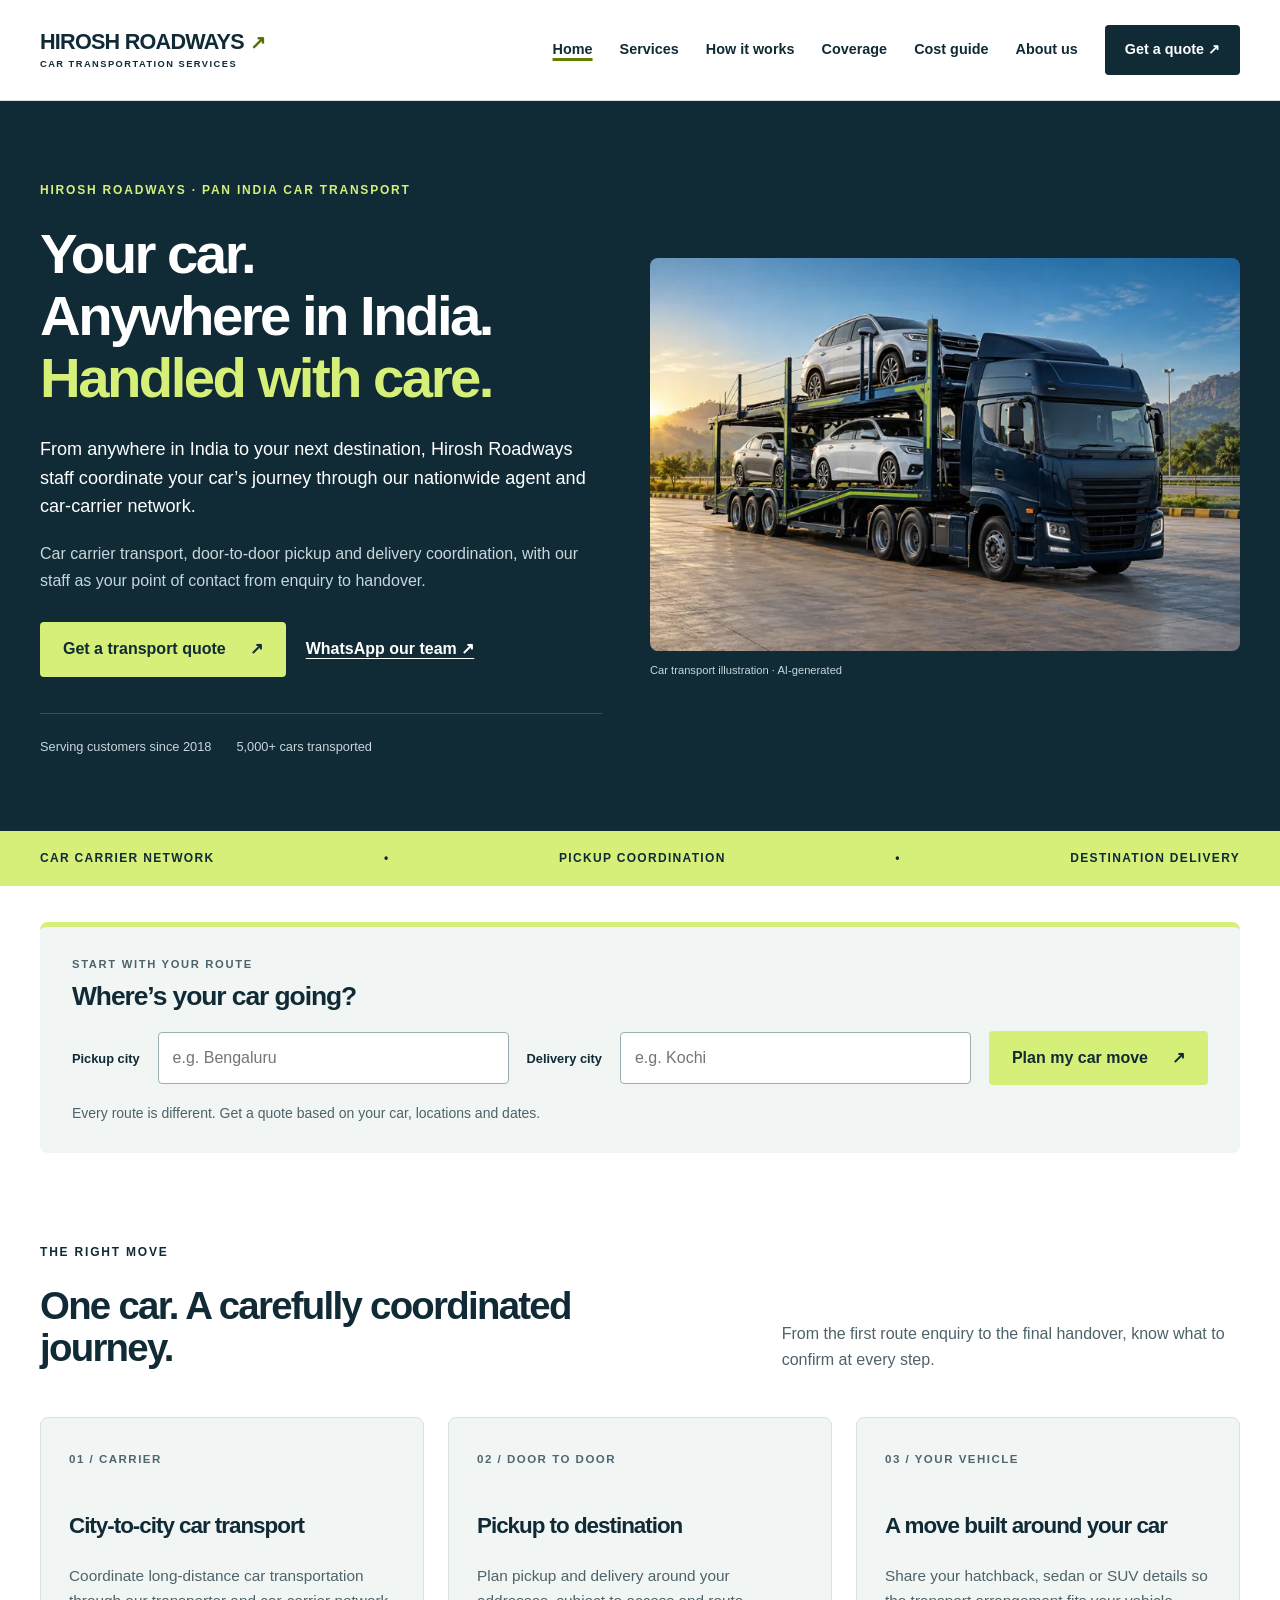
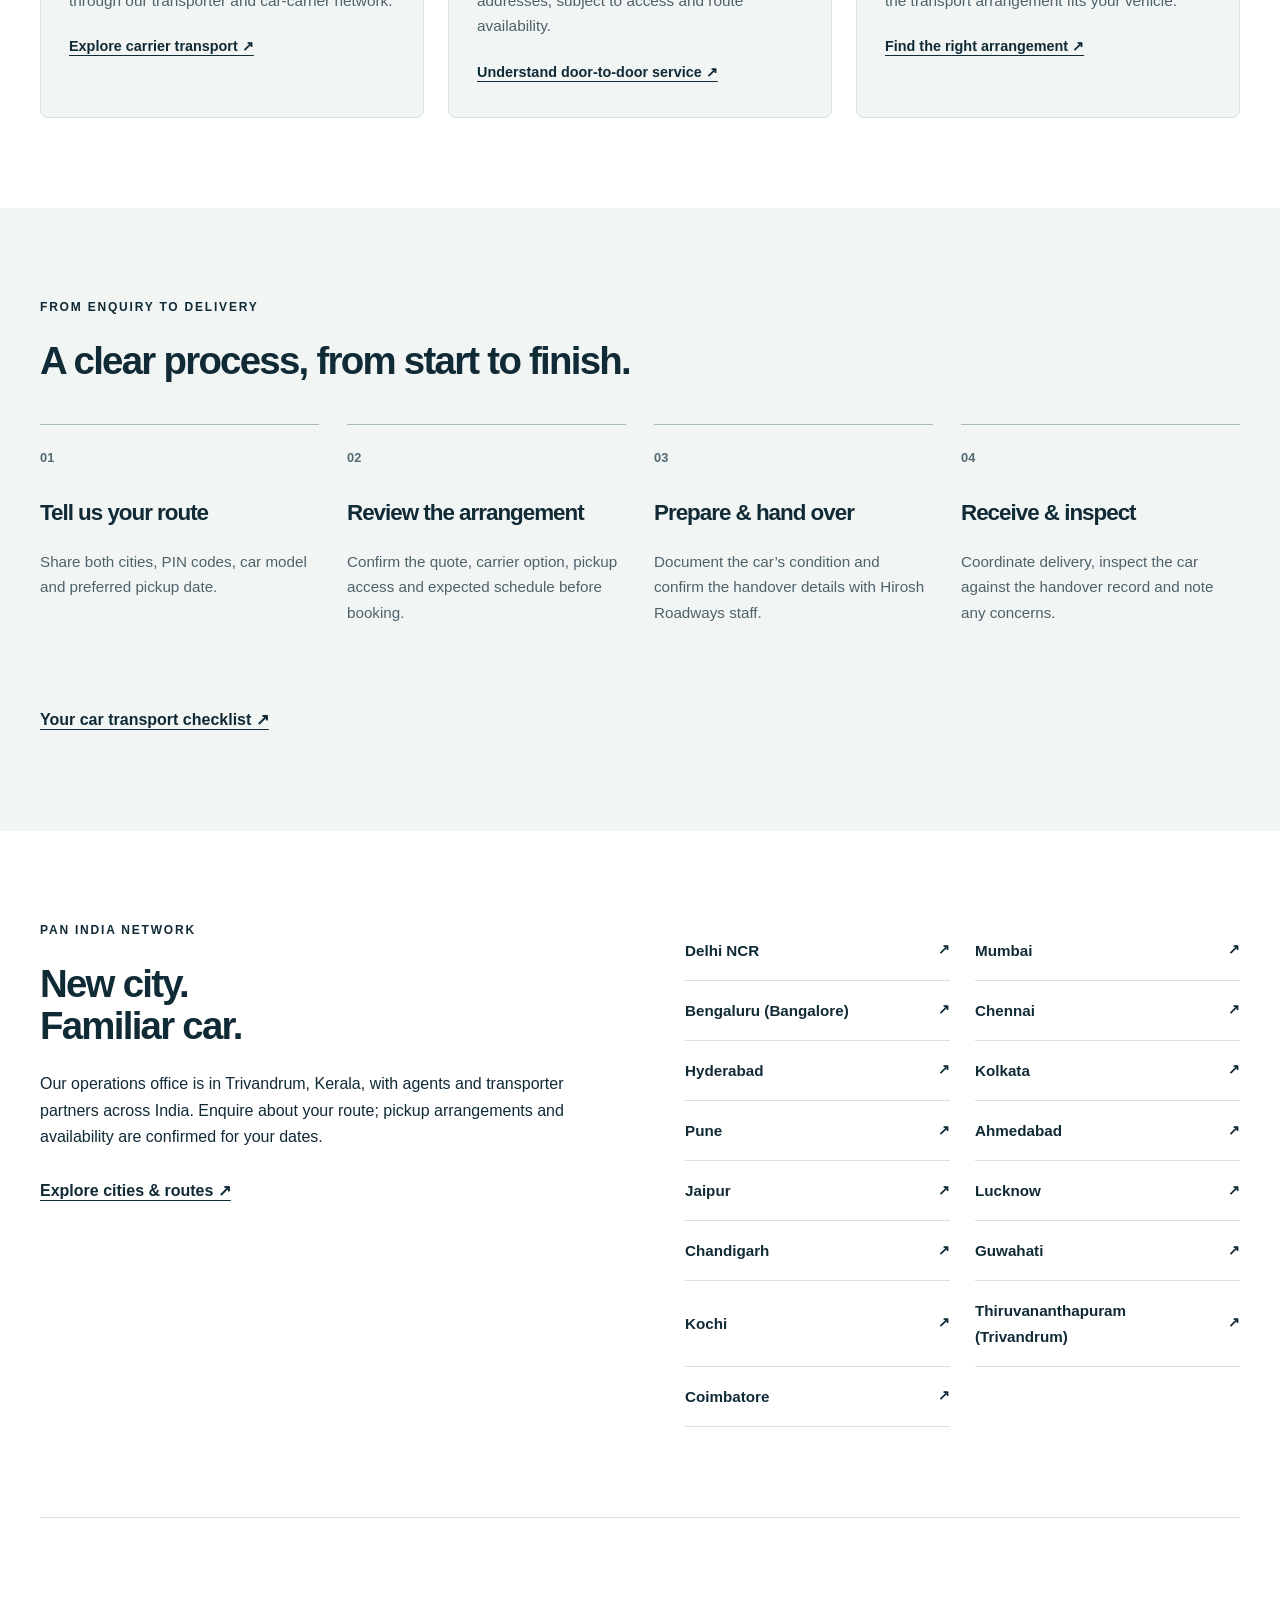
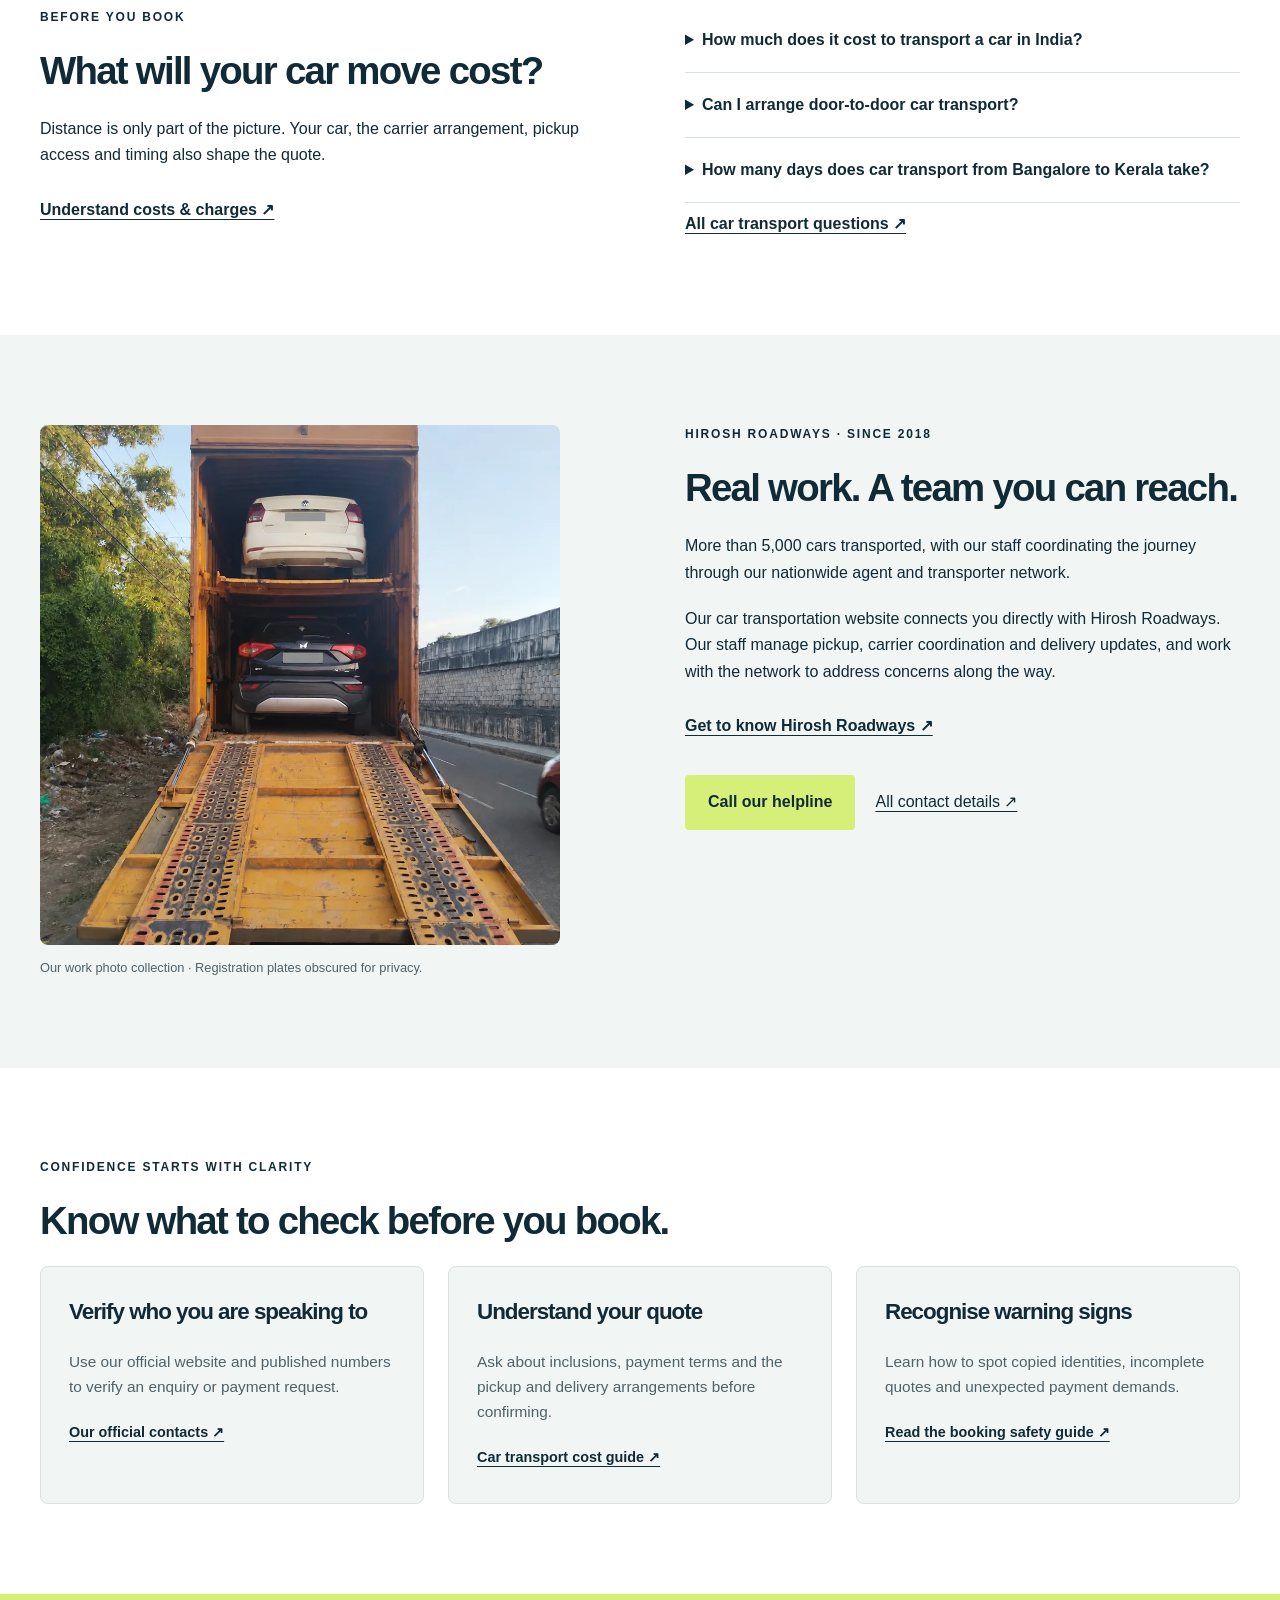
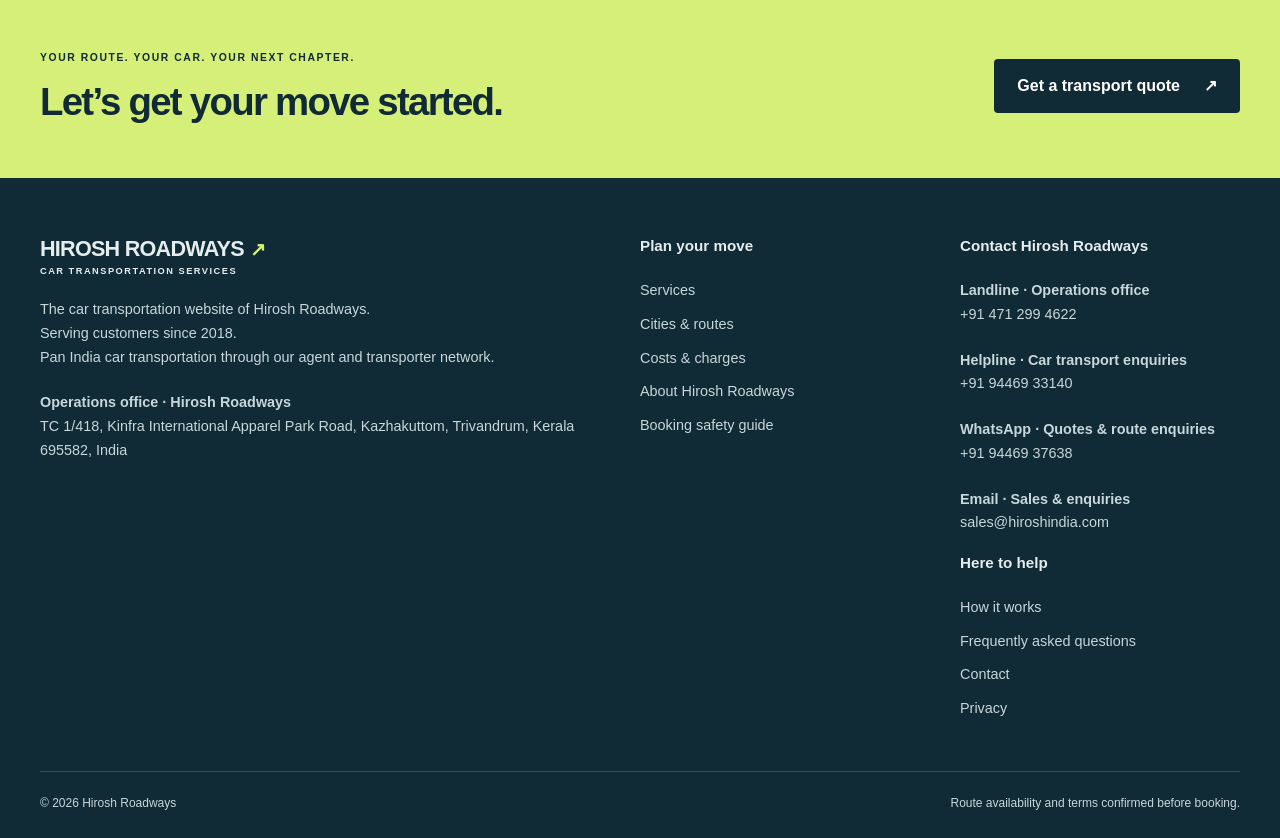
==== commit 08e666e3: "Add files via upload" ====
--- a/index.html
+++ b/index.html
@@ -1 +1 @@
-<!doctype html><html lang="en-IN"><head><meta charset="utf-8"><meta name="viewport" content="width=device-width,initial-scale=1"><title>Car Transport Service in India | Hirosh Roadways</title><meta name="description" content="Hirosh Roadways provides car transportation across India. Our staff coordinate Pan India car shifting through our carrier network. Request your route quote."><link rel="canonical" href="https://hiroshcartransport.com/"><meta property="og:type" content="website"><meta property="og:locale" content="en_IN"><meta property="og:site_name" content="Hirosh Roadways"><meta property="og:title" content="Car Transport Service in India | Hirosh Roadways"><meta property="og:description" content="Hirosh Roadways provides car transportation across India. Our staff coordinate Pan India car shifting through our carrier network. Request your route quote."><meta property="og:url" content="https://hiroshcartransport.com/"><meta property="og:image" content="https://hiroshcartransport.com/assets/car-carrier-hero.webp"><meta property="og:image:alt" content="Illustrative car carrier image"><meta name="twitter:card" content="summary_large_image"><meta name="theme-color" content="#102a36"><link rel="icon" href="/assets/favicon.svg" type="image/svg+xml"><link rel="stylesheet" href="/assets/site.css"><script type="application/ld+json">{"@context":"https://schema.org","@graph":[{"@type":"Organization","@id":"https://hiroshcartransport.com/#organization","name":"Hirosh Roadways","url":"https://hiroshcartransport.com","address":{"@type":"PostalAddress","streetAddress":"TC 1/418, Kinfra International Apparel Park Road, Kazhakuttom","addressLocality":"Thiruvananthapuram","addressRegion":"Kerala","postalCode":"695582","addressCountry":"IN"},"telephone":"+919446933140","contactPoint":[{"@type":"ContactPoint","telephone":"+919446933140","contactType":"customer service","areaServed":"IN"},{"@type":"ContactPoint","telephone":"+914712994622","contactType":"operations office","email":"sales@hiroshindia.com"}],"email":"sales@hiroshindia.com"},{"@type":"WebSite","@id":"https://hiroshcartransport.com/#website","url":"https://hiroshcartransport.com","name":"Hirosh Roadways","publisher":{"@id":"https://hiroshcartransport.com/#organization"}},{"@type":"WebPage","@id":"https://hiroshcartransport.com/#webpage","url":"https://hiroshcartransport.com/","name":"Car Transport Service in India | Hirosh Roadways","description":"Hirosh Roadways provides car transportation across India. Our staff coordinate Pan India car shifting through our carrier network. Request your route quote.","isPartOf":{"@id":"https://hiroshcartransport.com/#website"}},{"@type":"Service","@id":"https://hiroshcartransport.com/#service","name":"Pan India car transportation","serviceType":"Car transport and door-to-door car shifting coordination","provider":{"@id":"https://hiroshcartransport.com/#organization"},"areaServed":{"@type":"Country","name":"India"},"url":"https://hiroshcartransport.com/"}]}</script><script src="/assets/site.js" defer></script></head><body><a class="skip" href="#main">Skip to content</a><header><div class="wrap header-inner"><a class="brand" href="/" aria-label="Hirosh Roadways home"><strong>HIROSH ROADWAYS<span aria-hidden="true">↗</span></strong><span>CAR TRANSPORTATION SERVICES</span></a><button class="menu-toggle" type="button" aria-expanded="false" aria-controls="main-nav" hidden>Menu</button><nav id="main-nav" aria-label="Main navigation"><a href="/services/" >Services</a><a href="/how-it-works/" >How it works</a><a href="/coverage/" >Coverage</a><a href="/car-transport-cost/" >Cost guide</a><a href="/about/" >About us</a><a class="nav-quote" href="/quote/">Get a quote ↗</a></nav></div></header><main id="main"><section class="hero"><div class="wrap hero-grid"><div><p class="eyebrow">HIROSH ROADWAYS · PAN INDIA CAR TRANSPORT</p><h1>Your car.<br>Anywhere in India.<br><em>Handled with care.</em></h1><p class="lead">From anywhere in India to your next destination, Hirosh Roadways staff coordinate your car’s journey through our nationwide agent and car-carrier network.</p><p>Car carrier transport, door-to-door pickup and delivery coordination, with our staff as your point of contact from enquiry to handover.</p><div class="actions"><a class="button" href="/quote/">Get a transport quote<span aria-hidden="true">↗</span></a><a class="text-link" href="https://wa.me/919446937638">WhatsApp our team ↗</a></div><div class="hero-notes"><span>Serving customers since 2018</span><span>5,000+ cars transported</span></div></div><figure class="hero-photo"><img src="/assets/car-carrier-hero.webp" srcset="/assets/car-carrier-hero-small.webp 768w, /assets/car-carrier-hero.webp 1536w" sizes="(max-width:800px) 100vw, 52vw" width="1536" height="1024" fetchpriority="high" alt="Illustration of cars on a carrier beside an Indian highway"><figcaption>Car transport illustration · AI-generated</figcaption></figure></div></section><div class="service-strip"><div class="wrap">CAR CARRIER NETWORK <span>•</span> PICKUP COORDINATION <span>•</span> DESTINATION DELIVERY</div></div><div class="wrap route-start"><aside class="route-panel route-wide"><p class="eyebrow">START WITH YOUR ROUTE</p><h2>Where’s your car going?</h2><form action="/quote/" method="get"><label for="hero-from">Pickup city</label><input id="hero-from" name="from" placeholder="e.g. Bengaluru" required maxlength="100" autocomplete="off"><label for="hero-to">Delivery city</label><input id="hero-to" name="to" placeholder="e.g. Kochi" required maxlength="100" autocomplete="off"><button class="button" type="submit">Plan my car move <span aria-hidden="true">↗</span></button></form><p class="small">Every route is different. Get a quote based on your car, locations and dates.</p></aside></div><section class="wrap section"><div class="section-heading"><div><p class="eyebrow">THE RIGHT MOVE</p><h2>One car. A carefully coordinated journey.</h2></div><p>From the first route enquiry to the final handover, know what to confirm at every step.</p></div><div class="cards"><article><span class="index">01 / CARRIER</span><h3>City-to-city car transport</h3><p>Coordinate long-distance car transportation through our transporter and car-carrier network.</p><a href="/services/#carrier">Explore carrier transport ↗</a></article><article><span class="index">02 / DOOR TO DOOR</span><h3>Pickup to destination</h3><p>Plan pickup and delivery around your addresses, subject to access and route availability.</p><a href="/services/#door-to-door">Understand door-to-door service ↗</a></article><article><span class="index">03 / YOUR VEHICLE</span><h3>A move built around your car</h3><p>Share your hatchback, sedan or SUV details so the transport arrangement fits your vehicle.</p><a href="/services/#vehicle">Find the right arrangement ↗</a></article></div></section><section class="section tinted"><div class="wrap"><p class="eyebrow">FROM ENQUIRY TO DELIVERY</p><h2>A clear process, from start to finish.</h2><ol class="steps"><li><h3>Tell us your route</h3><p>Share both cities, PIN codes, car model and preferred pickup date.</p></li><li><h3>Review the arrangement</h3><p>Confirm the quote, carrier option, pickup access and expected schedule before booking.</p></li><li><h3>Prepare & hand over</h3><p>Document the car’s condition and confirm the handover details with Hirosh Roadways staff.</p></li><li><h3>Receive & inspect</h3><p>Coordinate delivery, inspect the car against the handover record and note any concerns.</p></li></ol><a class="text-link" href="/how-it-works/">Your car transport checklist ↗</a></div></section><section class="wrap section split"><div><p class="eyebrow">PAN INDIA NETWORK</p><h2>New city.<br>Familiar car.</h2><p>Our operations office is in Trivandrum, Kerala, with agents and transporter partners across India. Enquire about your route; pickup arrangements and availability are confirmed for your dates.</p><a class="text-link" href="/coverage/">Explore cities & routes ↗</a></div><div class="city-list"><a href="/quote/?from=Delhi%20NCR">Delhi NCR<span aria-hidden="true">↗</span></a><a href="/quote/?from=Mumbai">Mumbai<span aria-hidden="true">↗</span></a><a href="/quote/?from=Bengaluru%20(Bangalore)">Bengaluru (Bangalore)<span aria-hidden="true">↗</span></a><a href="/quote/?from=Chennai">Chennai<span aria-hidden="true">↗</span></a><a href="/quote/?from=Hyderabad">Hyderabad<span aria-hidden="true">↗</span></a><a href="/quote/?from=Kolkata">Kolkata<span aria-hidden="true">↗</span></a><a href="/quote/?from=Pune">Pune<span aria-hidden="true">↗</span></a><a href="/quote/?from=Ahmedabad">Ahmedabad<span aria-hidden="true">↗</span></a><a href="/quote/?from=Jaipur">Jaipur<span aria-hidden="true">↗</span></a><a href="/quote/?from=Lucknow">Lucknow<span aria-hidden="true">↗</span></a><a href="/quote/?from=Chandigarh">Chandigarh<span aria-hidden="true">↗</span></a><a href="/quote/?from=Guwahati">Guwahati<span aria-hidden="true">↗</span></a><a href="/quote/?from=Kochi">Kochi<span aria-hidden="true">↗</span></a><a href="/quote/?from=Thiruvananthapuram%20(Trivandrum)">Thiruvananthapuram (Trivandrum)<span aria-hidden="true">↗</span></a><a href="/quote/?from=Coimbatore">Coimbatore<span aria-hidden="true">↗</span></a></div></section><section class="wrap section split border-top"><div><p class="eyebrow">BEFORE YOU BOOK</p><h2>What will your car move cost?</h2><p>Distance is only part of the picture. Your car, the carrier arrangement, pickup access and timing also shape the quote.</p><a class="text-link" href="/car-transport-cost/">Understand costs & charges ↗</a></div><div><details><summary>How much does it cost to transport a car in India?</summary><p>The quote depends on the pickup and delivery locations, car size, carrier availability, transport arrangement and preferred dates. Share these details for a route-specific quote, and confirm pickup, delivery, payment terms and any optional cover before booking.</p></details><details><summary>Can I arrange door-to-door car transport?</summary><p>Door-to-door pickup and delivery can be coordinated where access and local carrier arrangements allow. If a large carrier cannot reach your address, agree on an accessible handover point and any last-mile movement before booking.</p></details><details><summary>How many days does car transport from Bangalore to Kerala take?</summary><p>The time depends on your exact Kerala destination, pickup readiness and the carrier schedule. Ask for separate pickup and transit estimates for your dates. Traffic, weather and loading schedules can affect delivery; a route enquiry is needed for a meaningful estimate.</p></details><a class="text-link" href="/faq/">All car transport questions ↗</a></div></section><section class="section tinted"><div class="wrap split"><figure class="work-photo"><img src="/assets/hirosh-work.webp" width="1024" height="1024" loading="lazy" decoding="async" alt="Cars on a carrier in a Hirosh Roadways work photograph"><figcaption>Our work photo collection · Registration plates obscured for privacy.</figcaption></figure><div><p class="eyebrow">HIROSH ROADWAYS · SINCE 2018</p><h2>Real work. A team you can reach.</h2><p>More than 5,000 cars transported, with our staff coordinating the journey through our nationwide agent and transporter network.</p><p>Our car transportation website connects you directly with Hirosh Roadways. Our staff manage pickup, carrier coordination and delivery updates, and work with the network to address concerns along the way.</p><a class="text-link" href="/about/">Get to know Hirosh Roadways ↗</a><div class="actions"><a class="button" href="tel:+919446933140">Call our helpline</a><a href="/contact/">All contact details ↗</a></div></div></div></section><section class="wrap section"><p class="eyebrow">CONFIDENCE STARTS WITH CLARITY</p><h2>Know what to check before you book.</h2><div class="cards"><article><h3>Verify who you are speaking to</h3><p>Use our official website and published numbers to verify an enquiry or payment request.</p><a href="/contact/">Our official contacts ↗</a></article><article><h3>Understand your quote</h3><p>Ask about inclusions, payment terms and the pickup and delivery arrangements before confirming.</p><a href="/car-transport-cost/">Car transport cost guide ↗</a></article><article><h3>Recognise warning signs</h3><p>Learn how to spot copied identities, incomplete quotes and unexpected payment demands.</p><a href="/car-transport-safety/">Read the booking safety guide ↗</a></article></div></section><section class="closing"><div class="wrap"><div><p class="eyebrow">YOUR ROUTE. YOUR CAR. YOUR NEXT CHAPTER.</p><h2>Let’s get your move started.</h2></div><a class="button" href="/quote/">Get a transport quote<span aria-hidden="true">↗</span></a></div></section></main><footer><div class="wrap footer-grid"><div><a class="brand" href="/"><strong>HIROSH ROADWAYS<span aria-hidden="true">↗</span></strong><span>CAR TRANSPORTATION SERVICES</span></a><p>The car transportation website of Hirosh Roadways.<br>Serving customers since 2018.<br>Pan India car transportation through our agent and transporter network.</p><p><strong>Operations office · Hirosh Roadways</strong><br>TC 1/418, Kinfra International Apparel Park Road, Kazhakuttom, Trivandrum, Kerala 695582, India</p></div><div><h2>Plan your move</h2><a href="/services/">Services</a><a href="/coverage/">Cities & routes</a><a href="/car-transport-cost/">Costs & charges</a><a href="/about/">About Hirosh Roadways</a><a href="/car-transport-safety/">Booking safety guide</a></div><div><h2>Contact Hirosh Roadways</h2><div class="contact-details"><p><strong>Landline · Operations office</strong><br><a href="tel:+914712994622">+91 471 299 4622</a></p><p><strong>Helpline · Car transport enquiries</strong><br><a href="tel:+919446933140">+91 94469 33140</a></p><p><strong>WhatsApp · Quotes & route enquiries</strong><br><a href="https://wa.me/919446937638">+91 94469 37638</a></p><p><strong>Email · Sales & enquiries</strong><br><a href="mailto:sales@hiroshindia.com">sales@hiroshindia.com</a></p></div><h2>Here to help</h2><a href="/how-it-works/">How it works</a><a href="/faq/">Frequently asked questions</a><a href="/contact/">Contact</a><a href="/privacy/">Privacy</a></div></div><div class="wrap footer-bottom"><span>© 2026 Hirosh Roadways</span><span>Route availability and terms confirmed before booking.</span></div></footer><div class="mobile-cta" aria-label="Enquiry options"><a href="tel:+919446933140">Call</a><a href="https://wa.me/919446937638">WhatsApp</a><a href="/quote/">Get a quote ↗</a></div></body></html>+<!doctype html><html lang="en-IN"><head><meta charset="utf-8"><meta name="viewport" content="width=device-width,initial-scale=1"><title>Car Transport Service in India | Hirosh Roadways</title><meta name="description" content="Hirosh Roadways provides car transportation across India. Our staff coordinate Pan India car shifting through our carrier network. Request your route quote."><link rel="canonical" href="https://hiroshcartransport.com/"><meta property="og:type" content="website"><meta property="og:locale" content="en_IN"><meta property="og:site_name" content="Hirosh Roadways"><meta property="og:title" content="Car Transport Service in India | Hirosh Roadways"><meta property="og:description" content="Hirosh Roadways provides car transportation across India. Our staff coordinate Pan India car shifting through our carrier network. Request your route quote."><meta property="og:url" content="https://hiroshcartransport.com/"><meta property="og:image" content="https://hiroshcartransport.com/assets/car-carrier-hero.webp"><meta property="og:image:alt" content="Illustrative car carrier image"><meta name="twitter:card" content="summary_large_image"><meta name="theme-color" content="#102a36"><link rel="icon" href="/assets/favicon.svg" type="image/svg+xml"><link rel="stylesheet" href="/assets/site.css"><script type="application/ld+json">{"@context":"https://schema.org","@graph":[{"@type":"Organization","@id":"https://hiroshcartransport.com/#organization","name":"Hirosh Roadways","url":"https://hiroshcartransport.com","address":{"@type":"PostalAddress","streetAddress":"TC 1/418, Kinfra International Apparel Park Road, Kazhakuttom","addressLocality":"Thiruvananthapuram","addressRegion":"Kerala","postalCode":"695582","addressCountry":"IN"},"telephone":"+919446933140","contactPoint":[{"@type":"ContactPoint","telephone":"+919446933140","contactType":"customer service","areaServed":"IN"},{"@type":"ContactPoint","telephone":"+914712994622","contactType":"operations office","email":"sales@hiroshindia.com"}],"email":"sales@hiroshindia.com"},{"@type":"WebSite","@id":"https://hiroshcartransport.com/#website","url":"https://hiroshcartransport.com","name":"Hirosh Roadways","publisher":{"@id":"https://hiroshcartransport.com/#organization"}},{"@type":"WebPage","@id":"https://hiroshcartransport.com/#webpage","url":"https://hiroshcartransport.com/","name":"Car Transport Service in India | Hirosh Roadways","description":"Hirosh Roadways provides car transportation across India. Our staff coordinate Pan India car shifting through our carrier network. Request your route quote.","isPartOf":{"@id":"https://hiroshcartransport.com/#website"}},{"@type":"Service","@id":"https://hiroshcartransport.com/#service","name":"Pan India car transportation","serviceType":"Car transport and door-to-door car shifting coordination","provider":{"@id":"https://hiroshcartransport.com/#organization"},"areaServed":{"@type":"Country","name":"India"},"url":"https://hiroshcartransport.com/"}]}</script><script src="/assets/site.js" defer></script></head><body><a class="skip" href="#main">Skip to content</a><header><div class="wrap header-inner"><a class="brand" href="/" aria-label="Hirosh Roadways home"><strong>HIROSH ROADWAYS<span aria-hidden="true">↗</span></strong><span>CAR TRANSPORTATION SERVICES</span></a><button class="menu-toggle" type="button" aria-expanded="false" aria-controls="main-nav" hidden>Menu</button><nav id="main-nav" aria-label="Main navigation"><a href="/" aria-current="page">Home</a><a href="/services/" >Services</a><a href="/how-it-works/" >How it works</a><a href="/coverage/" >Coverage</a><a href="/car-transport-cost/" >Cost guide</a><a href="/about/" >About us</a><a class="nav-quote" href="/quote/">Get a quote ↗</a></nav></div></header><main id="main"><section class="hero"><div class="wrap hero-grid"><div><p class="eyebrow">HIROSH ROADWAYS · PAN INDIA CAR TRANSPORT</p><h1>Your car.<br>Anywhere in India.<br><em>Handled with care.</em></h1><p class="lead">From anywhere in India to your next destination, Hirosh Roadways staff coordinate your car’s journey through our nationwide agent and car-carrier network.</p><p>Car carrier transport, door-to-door pickup and delivery coordination, with our staff as your point of contact from enquiry to handover.</p><div class="actions"><a class="button" href="/quote/">Get a transport quote<span aria-hidden="true">↗</span></a><a class="text-link" href="https://wa.me/919446937638">WhatsApp our team ↗</a></div><div class="hero-notes"><span>Serving customers since 2018</span><span>5,000+ cars transported</span></div></div><figure class="hero-photo"><img src="/assets/car-carrier-hero.webp" srcset="/assets/car-carrier-hero-small.webp 768w, /assets/car-carrier-hero.webp 1536w" sizes="(max-width:800px) 100vw, 52vw" width="1536" height="1024" fetchpriority="high" alt="Illustration of cars on a carrier beside an Indian highway"><figcaption>Car transport illustration · AI-generated</figcaption></figure></div></section><div class="service-strip"><div class="wrap">CAR CARRIER NETWORK <span>•</span> PICKUP COORDINATION <span>•</span> DESTINATION DELIVERY</div></div><div class="wrap route-start"><aside class="route-panel route-wide"><p class="eyebrow">START WITH YOUR ROUTE</p><h2>Where’s your car going?</h2><form action="/quote/" method="get"><label for="hero-from">Pickup city</label><input id="hero-from" name="from" placeholder="e.g. Bengaluru" required maxlength="100" autocomplete="off"><label for="hero-to">Delivery city</label><input id="hero-to" name="to" placeholder="e.g. Kochi" required maxlength="100" autocomplete="off"><button class="button" type="submit">Plan my car move <span aria-hidden="true">↗</span></button></form><p class="small">Every route is different. Get a quote based on your car, locations and dates.</p></aside></div><section class="wrap section"><div class="section-heading"><div><p class="eyebrow">THE RIGHT MOVE</p><h2>One car. A carefully coordinated journey.</h2></div><p>From the first route enquiry to the final handover, know what to confirm at every step.</p></div><div class="cards"><article><span class="index">01 / CARRIER</span><h3>City-to-city car transport</h3><p>Coordinate long-distance car transportation through our transporter and car-carrier network.</p><a href="/services/#carrier">Explore carrier transport ↗</a></article><article><span class="index">02 / DOOR TO DOOR</span><h3>Pickup to destination</h3><p>Plan pickup and delivery around your addresses, subject to access and route availability.</p><a href="/services/#door-to-door">Understand door-to-door service ↗</a></article><article><span class="index">03 / YOUR VEHICLE</span><h3>A move built around your car</h3><p>Share your hatchback, sedan or SUV details so the transport arrangement fits your vehicle.</p><a href="/services/#vehicle">Find the right arrangement ↗</a></article></div></section><section class="section tinted"><div class="wrap"><p class="eyebrow">FROM ENQUIRY TO DELIVERY</p><h2>A clear process, from start to finish.</h2><ol class="steps"><li><h3>Tell us your route</h3><p>Share both cities, PIN codes, car model and preferred pickup date.</p></li><li><h3>Review the arrangement</h3><p>Confirm the quote, carrier option, pickup access and expected schedule before booking.</p></li><li><h3>Prepare & hand over</h3><p>Document the car’s condition and confirm the handover details with Hirosh Roadways staff.</p></li><li><h3>Receive & inspect</h3><p>Coordinate delivery, inspect the car against the handover record and note any concerns.</p></li></ol><a class="text-link" href="/how-it-works/">Your car transport checklist ↗</a></div></section><section class="wrap section split"><div><p class="eyebrow">PAN INDIA NETWORK</p><h2>New city.<br>Familiar car.</h2><p>Our operations office is in Trivandrum, Kerala, with agents and transporter partners across India. Enquire about your route; pickup arrangements and availability are confirmed for your dates.</p><a class="text-link" href="/coverage/">Explore cities & routes ↗</a></div><div class="city-list"><a href="/quote/?from=Delhi%20NCR">Delhi NCR<span aria-hidden="true">↗</span></a><a href="/quote/?from=Mumbai">Mumbai<span aria-hidden="true">↗</span></a><a href="/quote/?from=Bengaluru%20(Bangalore)">Bengaluru (Bangalore)<span aria-hidden="true">↗</span></a><a href="/quote/?from=Chennai">Chennai<span aria-hidden="true">↗</span></a><a href="/quote/?from=Hyderabad">Hyderabad<span aria-hidden="true">↗</span></a><a href="/quote/?from=Kolkata">Kolkata<span aria-hidden="true">↗</span></a><a href="/quote/?from=Pune">Pune<span aria-hidden="true">↗</span></a><a href="/quote/?from=Ahmedabad">Ahmedabad<span aria-hidden="true">↗</span></a><a href="/quote/?from=Jaipur">Jaipur<span aria-hidden="true">↗</span></a><a href="/quote/?from=Lucknow">Lucknow<span aria-hidden="true">↗</span></a><a href="/quote/?from=Chandigarh">Chandigarh<span aria-hidden="true">↗</span></a><a href="/quote/?from=Guwahati">Guwahati<span aria-hidden="true">↗</span></a><a href="/quote/?from=Kochi">Kochi<span aria-hidden="true">↗</span></a><a href="/quote/?from=Thiruvananthapuram%20(Trivandrum)">Thiruvananthapuram (Trivandrum)<span aria-hidden="true">↗</span></a><a href="/quote/?from=Coimbatore">Coimbatore<span aria-hidden="true">↗</span></a></div></section><section class="wrap section split border-top"><div><p class="eyebrow">BEFORE YOU BOOK</p><h2>What will your car move cost?</h2><p>Distance is only part of the picture. Your car, the carrier arrangement, pickup access and timing also shape the quote.</p><a class="text-link" href="/car-transport-cost/">Understand costs & charges ↗</a></div><div><details><summary>How much does it cost to transport a car in India?</summary><p>The quote depends on the pickup and delivery locations, car size, carrier availability, transport arrangement and preferred dates. Share these details for a route-specific quote, and confirm pickup, delivery, payment terms and any optional cover before booking.</p></details><details><summary>Can I arrange door-to-door car transport?</summary><p>Door-to-door pickup and delivery can be coordinated where access and local carrier arrangements allow. If a large carrier cannot reach your address, agree on an accessible handover point and any last-mile movement before booking.</p></details><details><summary>How many days does car transport from Bangalore to Kerala take?</summary><p>The time depends on your exact Kerala destination, pickup readiness and the carrier schedule. Ask for separate pickup and transit estimates for your dates. Traffic, weather and loading schedules can affect delivery; a route enquiry is needed for a meaningful estimate.</p></details><a class="text-link" href="/faq/">All car transport questions ↗</a></div></section><section class="section tinted"><div class="wrap split"><figure class="work-photo"><img src="/assets/hirosh-work.webp" width="1024" height="1024" loading="lazy" decoding="async" alt="Cars on a carrier in a Hirosh Roadways work photograph"><figcaption>Our work photo collection · Registration plates obscured for privacy.</figcaption></figure><div><p class="eyebrow">HIROSH ROADWAYS · SINCE 2018</p><h2>Real work. A team you can reach.</h2><p>More than 5,000 cars transported, with our staff coordinating the journey through our nationwide agent and transporter network.</p><p>Our car transportation website connects you directly with Hirosh Roadways. Our staff manage pickup, carrier coordination and delivery updates, and work with the network to address concerns along the way.</p><a class="text-link" href="/about/">Get to know Hirosh Roadways ↗</a><div class="actions"><a class="button" href="tel:+919446933140">Call our helpline</a><a href="/contact/">All contact details ↗</a></div></div></div></section><section class="wrap section"><p class="eyebrow">CONFIDENCE STARTS WITH CLARITY</p><h2>Know what to check before you book.</h2><div class="cards"><article><h3>Verify who you are speaking to</h3><p>Use our official website and published numbers to verify an enquiry or payment request.</p><a href="/contact/">Our official contacts ↗</a></article><article><h3>Understand your quote</h3><p>Ask about inclusions, payment terms and the pickup and delivery arrangements before confirming.</p><a href="/car-transport-cost/">Car transport cost guide ↗</a></article><article><h3>Recognise warning signs</h3><p>Learn how to spot copied identities, incomplete quotes and unexpected payment demands.</p><a href="/car-transport-safety/">Read the booking safety guide ↗</a></article></div></section><section class="closing"><div class="wrap"><div><p class="eyebrow">YOUR ROUTE. YOUR CAR. YOUR NEXT CHAPTER.</p><h2>Let’s get your move started.</h2></div><a class="button" href="/quote/">Get a transport quote<span aria-hidden="true">↗</span></a></div></section></main><footer><div class="wrap footer-grid"><div><a class="brand" href="/"><strong>HIROSH ROADWAYS<span aria-hidden="true">↗</span></strong><span>CAR TRANSPORTATION SERVICES</span></a><p>The car transportation website of Hirosh Roadways.<br>Serving customers since 2018.<br>Pan India car transportation through our agent and transporter network.</p><p><strong>Operations office · Hirosh Roadways</strong><br>TC 1/418, Kinfra International Apparel Park Road, Kazhakuttom, Trivandrum, Kerala 695582, India</p></div><div><h2>Plan your move</h2><a href="/services/">Services</a><a href="/coverage/">Cities & routes</a><a href="/car-transport-cost/">Costs & charges</a><a href="/about/">About Hirosh Roadways</a><a href="/car-transport-safety/">Booking safety guide</a></div><div><h2>Contact Hirosh Roadways</h2><div class="contact-details"><p><strong>Landline · Operations office</strong><br><a href="tel:+914712994622">+91 471 299 4622</a></p><p><strong>Helpline · Car transport enquiries</strong><br><a href="tel:+919446933140">+91 94469 33140</a></p><p><strong>WhatsApp · Quotes & route enquiries</strong><br><a href="https://wa.me/919446937638">+91 94469 37638</a></p><p><strong>Email · Sales & enquiries</strong><br><a href="mailto:sales@hiroshindia.com">sales@hiroshindia.com</a></p></div><h2>Here to help</h2><a href="/how-it-works/">How it works</a><a href="/faq/">Frequently asked questions</a><a href="/contact/">Contact</a><a href="/privacy/">Privacy</a></div></div><div class="wrap footer-bottom"><span>© 2026 Hirosh Roadways</span><span>Route availability and terms confirmed before booking.</span></div></footer><div class="mobile-cta" aria-label="Enquiry options"><a href="tel:+919446933140">Call</a><a href="https://wa.me/919446937638">WhatsApp</a><a href="/quote/">Get a quote ↗</a></div></body></html>
--- a/assets/site.css
+++ b/assets/site.css
@@ -1,13 +1,14 @@
 :root{--ink:#102a36;--muted:#4e626a;--lime:#d6ef79;--paper:#fff;--tint:#f1f5f4;--line:#d7e1df;--radius:8px}*{box-sizing:border-box}html{scroll-behavior:smooth;scroll-padding-top:30px}body{margin:0;color:var(--ink);background:var(--paper);font-family:Arial,Helvetica,sans-serif;font-size:16px;line-height:1.65}a{color:inherit;text-underline-offset:4px}a:hover{text-decoration-thickness:2px}button,input,textarea{font:inherit}button,a,input,textarea,summary{-webkit-tap-highlight-color:transparent}button{cursor:pointer}a:focus-visible,button:focus-visible,input:focus-visible,textarea:focus-visible,summary:focus-visible{outline:3px solid #617e00;outline-offset:5px}h1,h2,h3,p{margin-top:0}h1,h2,h3{line-height:1.1;letter-spacing:-.045em}h1{font-size:clamp(2.5rem,5.2vw,4.8rem);max-width:900px;margin-bottom:26px}h2{font-size:clamp(1.9rem,3vw,2.8rem);margin-bottom:24px}h3{font-size:1.4rem;line-height:1.2}p{margin-bottom:20px}p,li{max-width:75ch}li{margin-bottom:12px}ul{padding-left:22px}.wrap{width:min(1200px,calc(100% - 80px));margin-inline:auto}.section{padding-block:90px}.eyebrow{font-size:.75rem;font-weight:700;letter-spacing:.15em;margin-bottom:22px}.lead{font-size:1.2rem;line-height:1.6;max-width:650px}.small{font-size:.875rem;line-height:1.55;color:var(--muted)}.skip{position:absolute;left:20px;top:-100px;background:var(--lime);padding:12px;z-index:20}.skip:focus{top:12px}header{background:white;border-bottom:1px solid var(--line)}.header-inner{min-height:100px;display:flex;align-items:center;justify-content:space-between;gap:30px}.brand{text-decoration:none;display:inline-flex;flex-direction:column;line-height:1}.brand strong{font-size:2rem;letter-spacing:-.05em;font-weight:900}.brand strong span{color:#527000;font-size:1.7rem;margin-left:6px}.brand>span{font-size:.68rem;font-weight:700;letter-spacing:.24em;margin-top:7px}nav{display:flex;gap:27px;align-items:center}nav a{text-decoration:none;font-size:.9rem;font-weight:600}nav a[aria-current]{text-decoration:underline;text-decoration-color:#617e00;text-decoration-thickness:3px}.nav-quote{padding:13px 20px;background:var(--ink);color:white;border-radius:4px}.hero{background:var(--ink);color:white;padding:80px 0 74px}.hero-grid{display:grid;grid-template-columns:1.3fr 1fr;gap:80px;align-items:center}.hero h1{font-size:clamp(2.8rem,4.9vw,4.5rem)}.hero h1 em{font-style:normal;color:var(--lime)}.hero p:not(.eyebrow){color:#c7d7db}.hero .lead{color:white!important}.hero .eyebrow{color:var(--lime)}.actions{display:flex;gap:20px;align-items:center;flex-wrap:wrap;margin:28px 0}.button{display:inline-flex;justify-content:space-between;align-items:center;gap:24px;background:var(--lime);color:var(--ink);border:1px solid transparent;border-radius:4px;padding:15px 22px;font-size:1rem;font-weight:700;text-decoration:none;min-height:52px;line-height:1.4}.button:hover{background:#c7e564}.button.outline{border-color:var(--ink);background:transparent}.text-link{font-weight:700;display:inline-block;padding-block:8px}.hero-notes{display:flex;gap:25px;font-size:.8rem;border-top:1px solid #36505b;padding-top:22px;margin-top:36px;color:#c7d7db}.route-panel{background:white;color:var(--ink);padding:34px;border-radius:var(--radius);border-top:5px solid var(--lime)}.route-panel .eyebrow{color:var(--muted);font-size:.7rem}.route-panel h2{font-size:1.65rem;letter-spacing:-.04em}.route-panel .small{color:var(--muted)!important;margin-top:18px}.route-panel label{font-size:.8rem}.route-panel .button{width:100%;margin-top:25px}.route-divider{line-height:1;margin:8px 0;color:#6e838a}.panel-bottom{border-top:1px solid var(--line);padding-top:20px;display:flex;align-items:center;justify-content:space-between;font-weight:900;letter-spacing:-.04em}.panel-bottom span{font-size:.6rem;letter-spacing:.1em;font-weight:600}.service-strip{background:var(--lime);font-size:.75rem;letter-spacing:.11em;font-weight:700;padding:18px 0}.service-strip .wrap{display:flex;justify-content:space-between;gap:20px}.section-heading{display:grid;grid-template-columns:1.4fr 1fr;gap:100px;align-items:end;margin-bottom:24px}.section-heading p{color:var(--muted)}.section-heading .eyebrow{color:var(--ink)}.cards{display:grid;grid-template-columns:repeat(3,1fr);gap:24px}.cards article{padding:32px 28px;background:var(--tint);border:1px solid var(--line);border-radius:var(--radius)}.cards h2{font-size:1.65rem}.cards p{color:var(--muted);font-size:.96rem}.cards a{font-size:.9rem;font-weight:700}.index{display:block;font-size:.72rem;letter-spacing:.13em;margin-bottom:44px;color:#50666e;font-weight:700}.tinted{background:var(--tint)}.steps{list-style:none;counter-reset:step;display:grid;grid-template-columns:repeat(4,1fr);gap:28px;padding:0;margin:42px 0}.steps li{counter-increment:step;border-top:1px solid #a7babd;padding-top:22px}.steps li:before{content:'0' counter(step);display:block;font-weight:700;color:#536a72;font-size:.8rem;margin-bottom:32px}.steps p{font-size:.95rem;color:var(--muted)}.split{display:grid;grid-template-columns:1fr 1fr;gap:90px}.city-list{display:grid;grid-template-columns:1fr 1fr;column-gap:25px}.city-list a{display:flex;align-items:center;justify-content:space-between;gap:12px;border-bottom:1px solid var(--line);padding:17px 0;font-size:.95rem;text-decoration:none;font-weight:600}.city-list a:hover{color:#4c6800}.city-list span{font-size:.85rem}.border-top{border-top:1px solid var(--line)}details{border-bottom:1px solid var(--line);padding:20px 0}summary{font-weight:700;cursor:pointer;line-height:1.5;padding-right:15px}details p{color:var(--muted);margin:18px 0 0}.closing{background:var(--lime);padding:55px 0}.closing .wrap{display:flex;align-items:center;justify-content:space-between;gap:40px}.closing h2{margin-bottom:0}.closing .button{background:var(--ink);color:white}.closing .eyebrow{font-size:.65rem;margin-bottom:15px}footer{background:var(--ink);color:#e6edef;padding:60px 0 24px}.footer-grid{display:grid;grid-template-columns:2fr 1fr 1fr;gap:40px}.footer-grid h2{font-size:.95rem;letter-spacing:0}.footer-grid a:not(.brand){display:block;font-size:.9rem;text-decoration:none;margin-bottom:10px;color:#c7d7db}.footer-grid p{color:#c7d7db;font-size:.9rem;margin-top:22px}.footer-grid .brand strong span{color:var(--lime)}.footer-bottom{display:flex;justify-content:space-between;gap:24px;border-top:1px solid #36505b;margin-top:40px;padding-top:22px;font-size:.75rem;color:#c7d7db}.mobile-cta{display:none}.menu-toggle{border:1px solid var(--line);background:white;border-radius:4px;padding:9px 14px}.page-intro{background:var(--ink);color:white;padding:40px 0 64px}.page-intro h1{font-size:clamp(2.6rem,4.5vw,4rem)}.page-intro .eyebrow{color:var(--lime);margin-top:35px}.page-intro .lead{color:#c7d7db;margin-bottom:0}.breadcrumb{font-size:.8rem;color:#c7d7db}.article-section{margin-top:70px;scroll-margin-top:25px}.article-section p{max-width:850px}.callout{padding:35px;background:var(--tint);border-left:4px solid #8ba93d;margin-top:35px}.callout h2{font-size:1.8rem}.coverage-cities{grid-template-columns:repeat(3,1fr)}.table-wrap{overflow:auto}table{width:100%;border-collapse:collapse;text-align:left}th,td{padding:20px;border-bottom:1px solid var(--line)}thead{background:var(--tint)}.faq-wide{max-width:900px;margin-inline:auto}.faq-wide details{padding:25px 0}.quote-layout{display:grid;grid-template-columns:1.6fr 1fr;gap:70px}.form-grid{display:grid;grid-template-columns:1fr 1fr;gap:24px;margin-bottom:24px}label{display:block;font-weight:600;font-size:.9rem;margin-bottom:8px}input,textarea{width:100%;min-width:0;border:1px solid #9bafb3;border-radius:4px;padding:12px 14px;background:#fff;color:var(--ink);min-height:50px}textarea{resize:vertical}.quote-aside{background:var(--tint);padding:30px;align-self:start;border-radius:var(--radius)}.quote-aside h2{font-size:1.8rem}.quote-aside li,.quote-aside p{font-size:.95rem}.contact-pending{border-top:1px solid var(--line);padding-top:24px;margin-top:30px}#enquiry-result{margin-top:35px;padding-top:30px;border-top:1px solid var(--line)}pre{white-space:pre-wrap;overflow-wrap:anywhere;font:inherit;font-size:.9rem;padding:20px;background:var(--tint)}.prose{max-width:850px}.prose h2{font-size:1.8rem;margin-top:40px}[hidden]{display:none!important}
 @media(max-width:1050px){nav{gap:16px}.hero-grid{gap:40px}.wrap{width:calc(100% - 48px)}.split{gap:40px}.quote-layout{gap:35px}.section-heading{gap:40px}}
-@media(max-width:800px){.header-inner{min-height:84px;flex-wrap:wrap;padding-block:18px;gap:20px}.menu-toggle:not([hidden]){display:block}nav{flex-basis:100%;flex-wrap:wrap;gap:18px}.js nav:not(.is-open){display:none}.hero{padding:48px 0}.hero-grid{grid-template-columns:1fr;gap:40px}.hero h1{font-size:clamp(2.5rem,8vw,4rem)}.hero-grid>div>p{max-width:600px}.route-panel{max-width:600px}.section{padding-block:60px}.section-heading,.split,.quote-layout{grid-template-columns:1fr;gap:30px}.cards{grid-template-columns:1fr}.cards article{padding:28px}.index{margin-bottom:25px}.steps{grid-template-columns:1fr 1fr}.service-strip{font-size:.65rem;letter-spacing:.03em}.service-strip .wrap{flex-wrap:wrap;justify-content:center;gap:8px 20px}.coverage-cities{grid-template-columns:1fr 1fr}.closing .wrap{align-items:flex-start;flex-direction:column}.footer-grid{grid-template-columns:1.5fr 1fr 1fr;gap:25px}.mobile-cta{display:flex;position:fixed;bottom:0;left:0;right:0;padding:10px 20px calc(10px + env(safe-area-inset-bottom));background:var(--ink);border-top:1px solid #4f6570;gap:12px;z-index:10}.mobile-cta a{flex:1;display:block;text-align:center;padding:10px 8px;background:var(--lime);border-radius:4px;font-weight:700;text-decoration:none;font-size:.9rem}body{padding-bottom:78px}html{scroll-padding-bottom:90px}.page-intro{padding-bottom:45px}}
+@media(max-width:1000px){.header-inner{min-height:84px;flex-wrap:wrap;padding-block:18px;gap:20px}.menu-toggle:not([hidden]){display:block}nav{flex-basis:100%;flex-wrap:wrap;gap:18px}.js nav:not(.is-open){display:none}.hero{padding:48px 0}.hero-grid{grid-template-columns:1fr;gap:40px}.hero h1{font-size:clamp(2.5rem,8vw,4rem)}.hero-grid>div>p{max-width:600px}.route-panel{max-width:600px}.section{padding-block:60px}.section-heading,.split,.quote-layout{grid-template-columns:1fr;gap:30px}.cards{grid-template-columns:1fr}.cards article{padding:28px}.index{margin-bottom:25px}.steps{grid-template-columns:1fr 1fr}.service-strip{font-size:.65rem;letter-spacing:.03em}.service-strip .wrap{flex-wrap:wrap;justify-content:center;gap:8px 20px}.coverage-cities{grid-template-columns:1fr 1fr}.closing .wrap{align-items:flex-start;flex-direction:column}.footer-grid{grid-template-columns:1.5fr 1fr 1fr;gap:25px}.mobile-cta{display:flex;position:fixed;bottom:0;left:0;right:0;padding:10px 20px calc(10px + env(safe-area-inset-bottom));background:var(--ink);border-top:1px solid #4f6570;gap:12px;z-index:10}.mobile-cta a{flex:1;display:block;text-align:center;padding:10px 8px;background:var(--lime);border-radius:4px;font-weight:700;text-decoration:none;font-size:.9rem}body{padding-bottom:78px}html{scroll-padding-bottom:90px}.page-intro{padding-bottom:45px}}
 @media(max-width:480px){.wrap{width:calc(100% - 36px)}.hero h1{font-size:2.6rem}.lead{font-size:1.1rem}.hero-notes{gap:14px;font-size:.75rem}.route-panel{padding:24px}.route-panel h2{font-size:1.55rem}.service-strip span{display:none}.service-strip .wrap{gap:8px}.steps,.form-grid,.coverage-cities{grid-template-columns:1fr}.steps{gap:10px}.steps li:before{margin-bottom:16px}.city-list{column-gap:16px}.city-list a{font-size:.85rem}.footer-grid{grid-template-columns:1fr 1fr}.footer-grid>div:first-child{grid-column:1/-1}.footer-bottom{flex-direction:column;gap:12px}.callout{padding:24px}.page-intro h1{font-size:2.4rem}th,td{padding:14px}.quote-aside{padding:24px}}
 @media(prefers-reduced-motion:reduce){html{scroll-behavior:auto}}
-@media(min-width:801px){.menu-toggle{display:none}}
+@media(min-width:1001px){.menu-toggle{display:none}}
 
 
 /* Final visual and identity refinements */
 .brand strong{font-size:1.35rem;letter-spacing:-.035em;white-space:nowrap}.brand>span{font-size:.58rem;letter-spacing:.16em}.brand strong span{font-size:1.2rem}.hero-grid{grid-template-columns:1fr 1.05fr;gap:48px}.hero-photo{margin:0;min-width:0}.hero-photo img{display:block;width:100%;height:auto;border-radius:8px}.hero-photo figcaption{font-size:.7rem;color:#c7d7db;margin-top:10px}.hero h1{font-size:clamp(2.6rem,4.4vw,4rem)}.hero .lead{font-size:1.13rem}.hero-notes{flex-wrap:wrap;gap:10px 25px}.route-start{padding-top:36px}.route-wide{background:var(--tint);padding:28px 32px}.route-wide form{display:grid;grid-template-columns:auto 1fr auto 1fr auto;gap:18px;align-items:center}.route-wide .button{margin:0}.route-wide label{margin:0}.route-wide h2{margin-bottom:20px}.route-wide .eyebrow{margin-bottom:8px}.route-wide .small{margin-bottom:0}.work-photo{margin:0}.work-photo img{display:block;width:100%;max-width:520px;height:auto;border-radius:8px}.work-photo figcaption{font-size:.8rem;color:var(--muted);margin-top:12px;max-width:520px}.contact-details a{overflow-wrap:anywhere}.hero-photo+*{min-width:0}
 @media(max-width:1050px){nav{gap:14px}.header-inner{gap:20px}.route-wide form{grid-template-columns:1fr 1fr}.route-wide label{grid-row:1}.route-wide label[for="hero-to"]{grid-column:2}.route-wide input{grid-row:2}.route-wide .button{grid-column:1/-1}.hero-grid{gap:30px}}
-@media(max-width:800px){.hero-grid{grid-template-columns:1fr}.hero-photo img{max-height:500px;object-fit:cover}.route-wide{max-width:none}.hero h1{font-size:clamp(2.6rem,7.8vw,4rem)}}
+@media(max-width:1000px){.hero-grid{grid-template-columns:1fr}.hero-photo img{max-height:500px;object-fit:cover}.route-wide{max-width:none}.hero h1{font-size:clamp(2.6rem,7.8vw,4rem)}}
 @media(max-width:480px){.route-wide{padding:24px}.route-wide form{display:flex;flex-direction:column;align-items:stretch;gap:10px}.route-wide .button{margin-top:12px}.brand strong{font-size:1.2rem}.brand>span{font-size:.52rem}.hero-photo img{border-radius:5px}.hero .actions{gap:12px}.hero h1{font-size:2.6rem}}
+
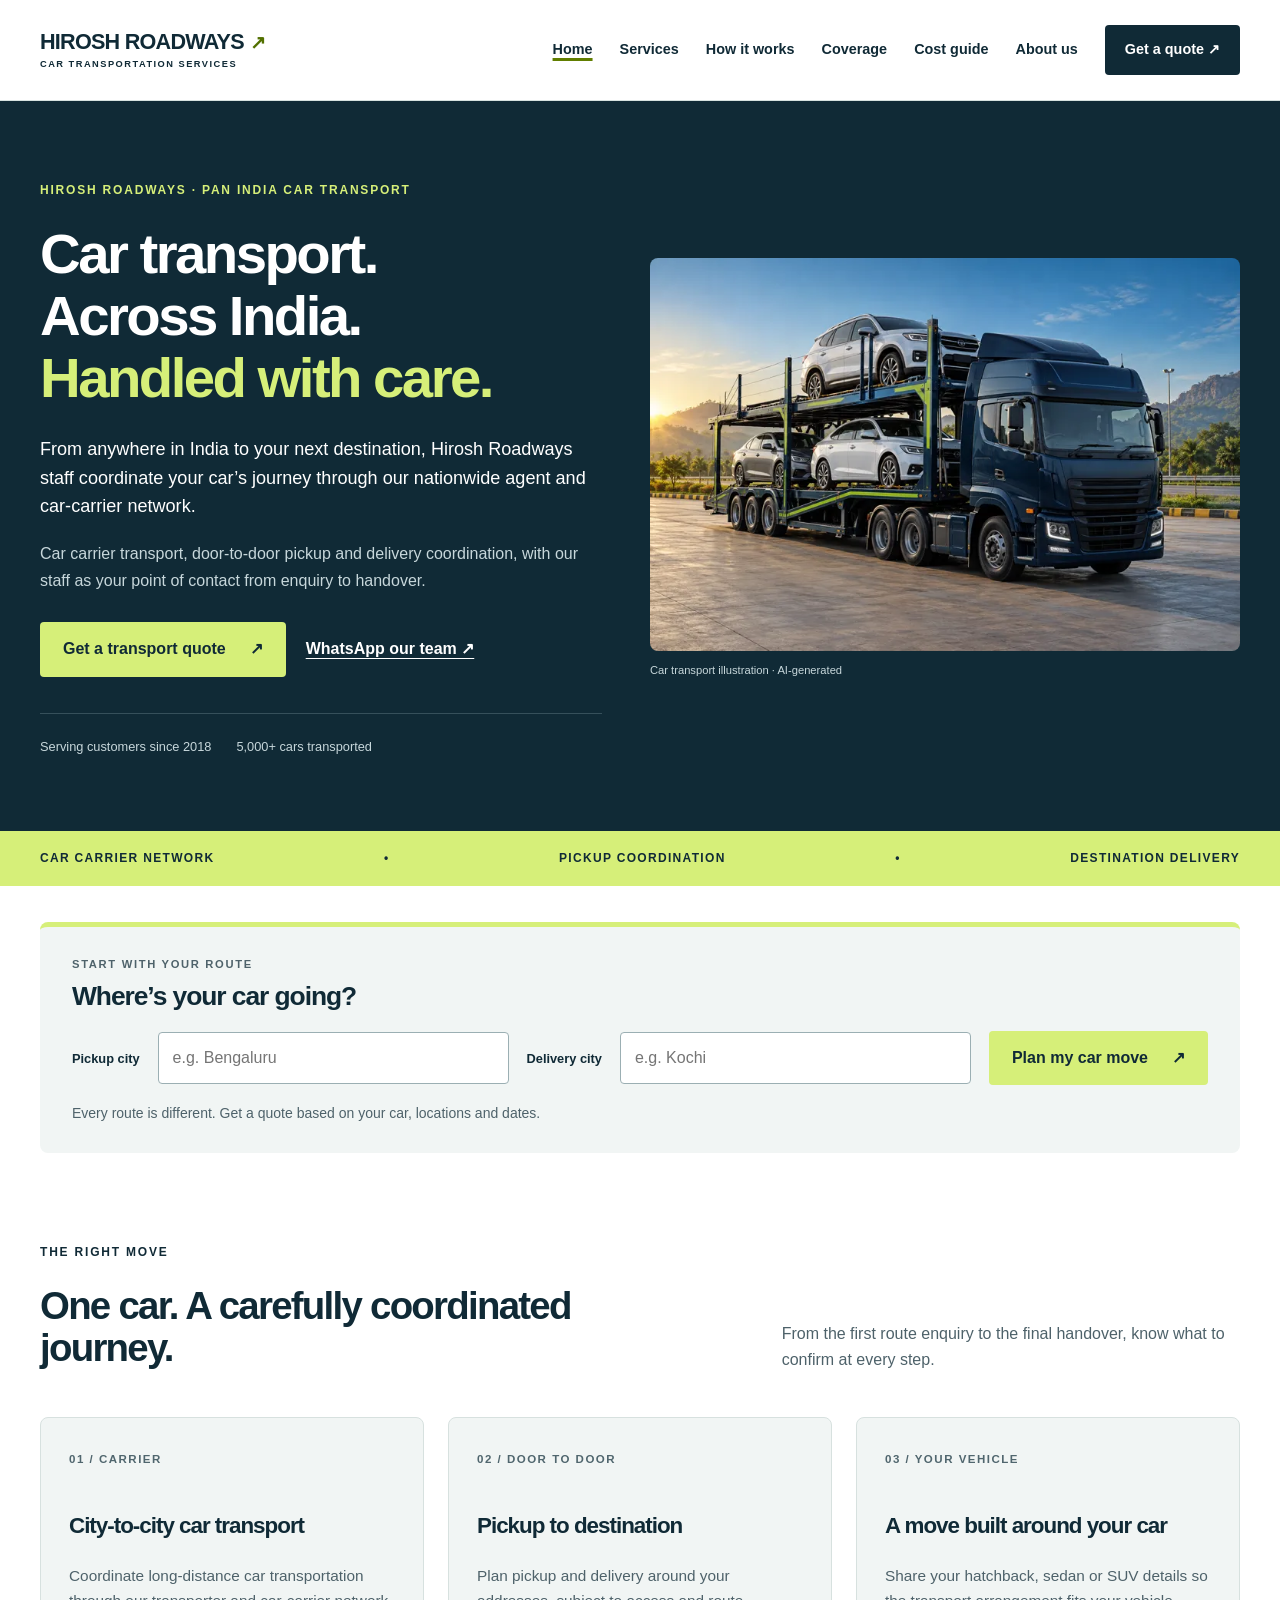
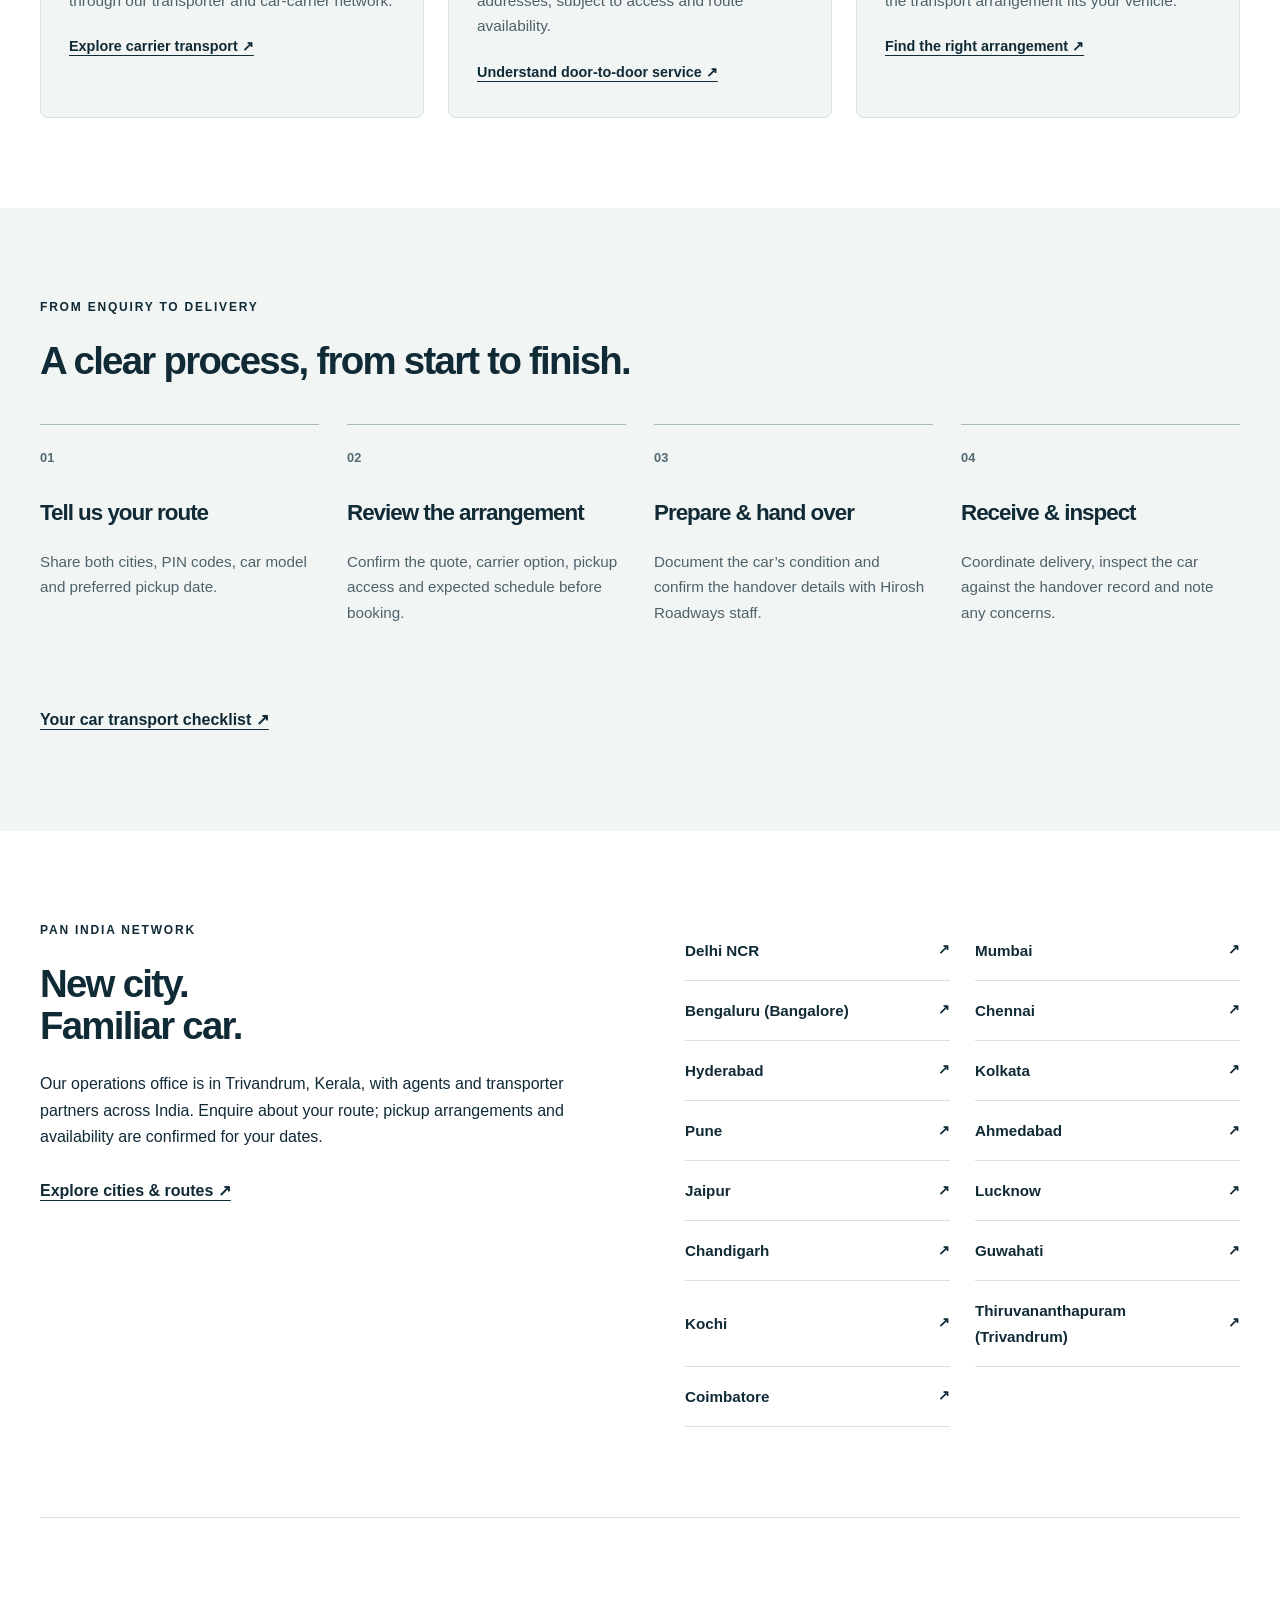
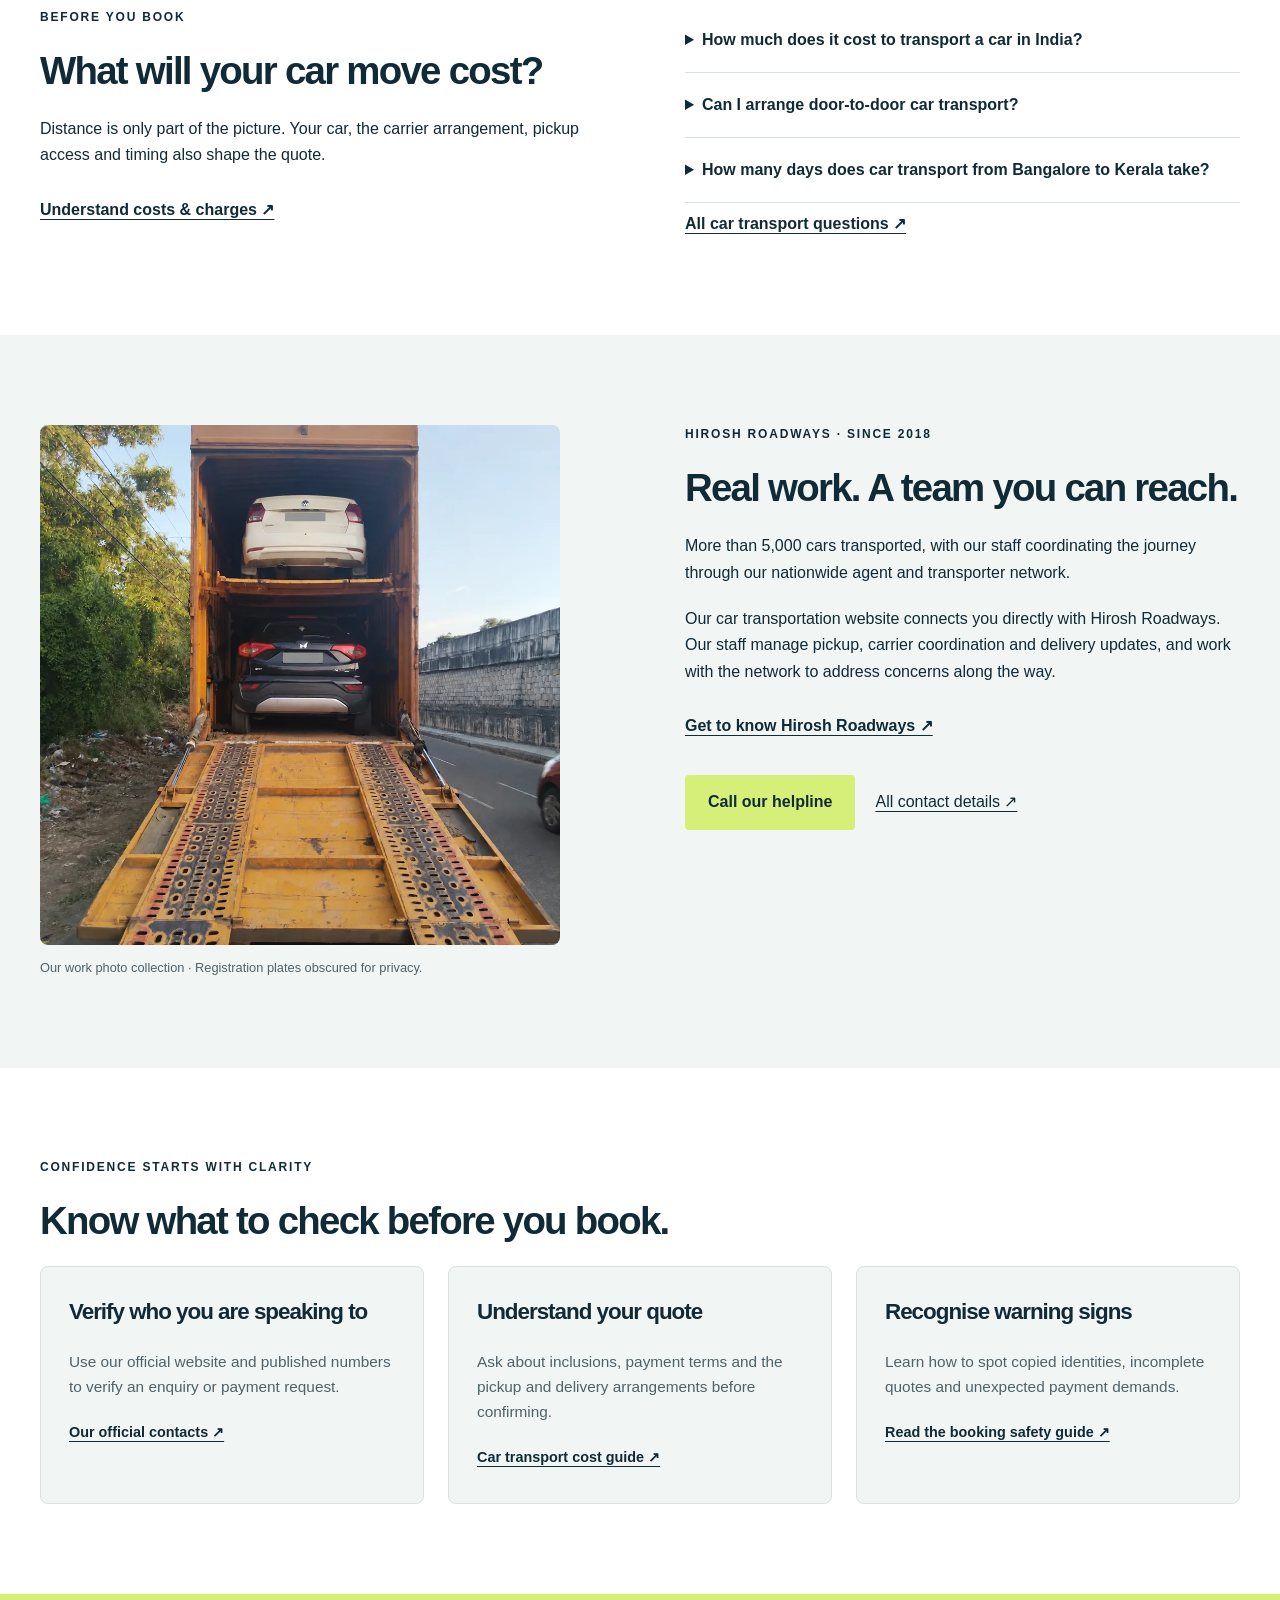
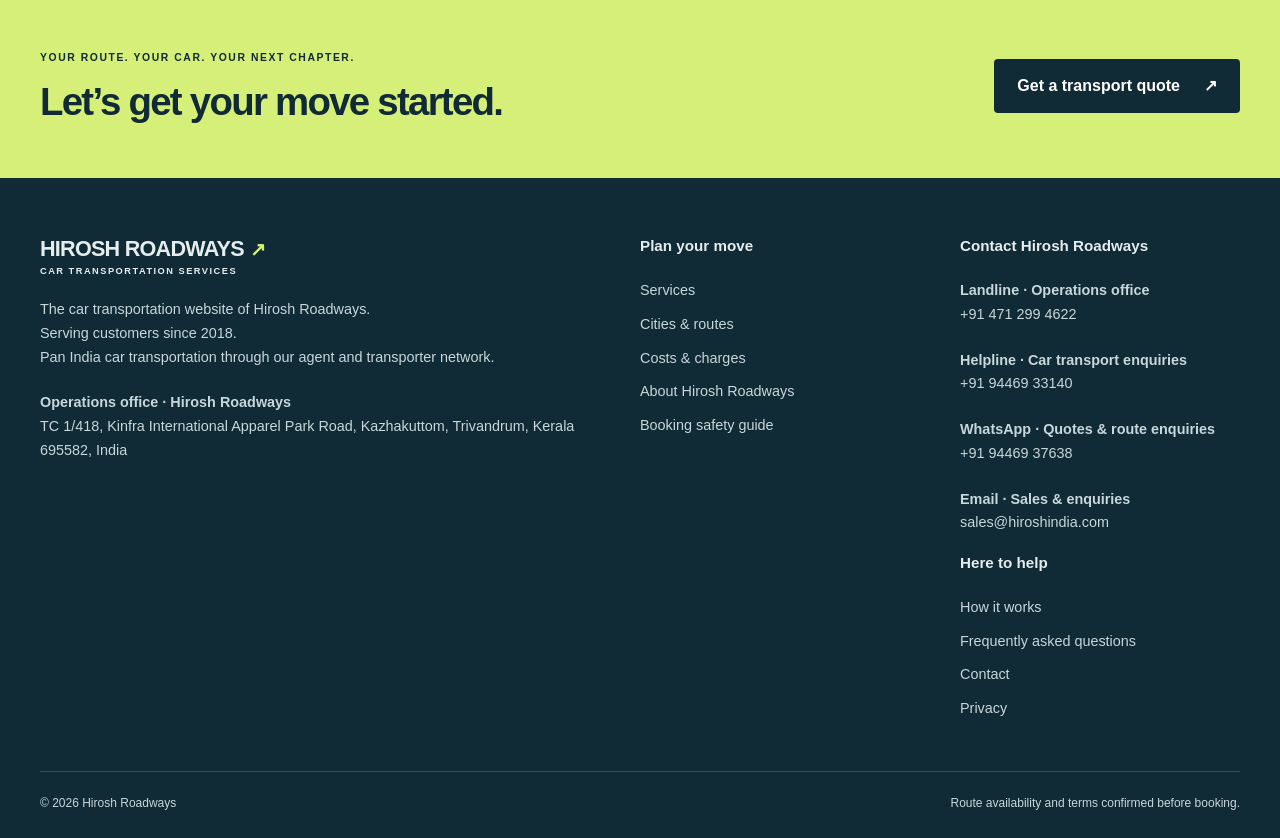
==== commit 407690d4: "Add files via upload" ====
--- a/index.html
+++ b/index.html
@@ -1 +1 @@
-<!doctype html><html lang="en-IN"><head><meta charset="utf-8"><meta name="viewport" content="width=device-width,initial-scale=1"><title>Car Transport Service in India | Hirosh Roadways</title><meta name="description" content="Hirosh Roadways provides car transportation across India. Our staff coordinate Pan India car shifting through our carrier network. Request your route quote."><link rel="canonical" href="https://hiroshcartransport.com/"><meta property="og:type" content="website"><meta property="og:locale" content="en_IN"><meta property="og:site_name" content="Hirosh Roadways"><meta property="og:title" content="Car Transport Service in India | Hirosh Roadways"><meta property="og:description" content="Hirosh Roadways provides car transportation across India. Our staff coordinate Pan India car shifting through our carrier network. Request your route quote."><meta property="og:url" content="https://hiroshcartransport.com/"><meta property="og:image" content="https://hiroshcartransport.com/assets/car-carrier-hero.webp"><meta property="og:image:alt" content="Illustrative car carrier image"><meta name="twitter:card" content="summary_large_image"><meta name="theme-color" content="#102a36"><link rel="icon" href="/assets/favicon.svg" type="image/svg+xml"><link rel="stylesheet" href="/assets/site.css"><script type="application/ld+json">{"@context":"https://schema.org","@graph":[{"@type":"Organization","@id":"https://hiroshcartransport.com/#organization","name":"Hirosh Roadways","url":"https://hiroshcartransport.com","address":{"@type":"PostalAddress","streetAddress":"TC 1/418, Kinfra International Apparel Park Road, Kazhakuttom","addressLocality":"Thiruvananthapuram","addressRegion":"Kerala","postalCode":"695582","addressCountry":"IN"},"telephone":"+919446933140","contactPoint":[{"@type":"ContactPoint","telephone":"+919446933140","contactType":"customer service","areaServed":"IN"},{"@type":"ContactPoint","telephone":"+914712994622","contactType":"operations office","email":"sales@hiroshindia.com"}],"email":"sales@hiroshindia.com"},{"@type":"WebSite","@id":"https://hiroshcartransport.com/#website","url":"https://hiroshcartransport.com","name":"Hirosh Roadways","publisher":{"@id":"https://hiroshcartransport.com/#organization"}},{"@type":"WebPage","@id":"https://hiroshcartransport.com/#webpage","url":"https://hiroshcartransport.com/","name":"Car Transport Service in India | Hirosh Roadways","description":"Hirosh Roadways provides car transportation across India. Our staff coordinate Pan India car shifting through our carrier network. Request your route quote.","isPartOf":{"@id":"https://hiroshcartransport.com/#website"}},{"@type":"Service","@id":"https://hiroshcartransport.com/#service","name":"Pan India car transportation","serviceType":"Car transport and door-to-door car shifting coordination","provider":{"@id":"https://hiroshcartransport.com/#organization"},"areaServed":{"@type":"Country","name":"India"},"url":"https://hiroshcartransport.com/"}]}</script><script src="/assets/site.js" defer></script></head><body><a class="skip" href="#main">Skip to content</a><header><div class="wrap header-inner"><a class="brand" href="/" aria-label="Hirosh Roadways home"><strong>HIROSH ROADWAYS<span aria-hidden="true">↗</span></strong><span>CAR TRANSPORTATION SERVICES</span></a><button class="menu-toggle" type="button" aria-expanded="false" aria-controls="main-nav" hidden>Menu</button><nav id="main-nav" aria-label="Main navigation"><a href="/" aria-current="page">Home</a><a href="/services/" >Services</a><a href="/how-it-works/" >How it works</a><a href="/coverage/" >Coverage</a><a href="/car-transport-cost/" >Cost guide</a><a href="/about/" >About us</a><a class="nav-quote" href="/quote/">Get a quote ↗</a></nav></div></header><main id="main"><section class="hero"><div class="wrap hero-grid"><div><p class="eyebrow">HIROSH ROADWAYS · PAN INDIA CAR TRANSPORT</p><h1>Your car.<br>Anywhere in India.<br><em>Handled with care.</em></h1><p class="lead">From anywhere in India to your next destination, Hirosh Roadways staff coordinate your car’s journey through our nationwide agent and car-carrier network.</p><p>Car carrier transport, door-to-door pickup and delivery coordination, with our staff as your point of contact from enquiry to handover.</p><div class="actions"><a class="button" href="/quote/">Get a transport quote<span aria-hidden="true">↗</span></a><a class="text-link" href="https://wa.me/919446937638">WhatsApp our team ↗</a></div><div class="hero-notes"><span>Serving customers since 2018</span><span>5,000+ cars transported</span></div></div><figure class="hero-photo"><img src="/assets/car-carrier-hero.webp" srcset="/assets/car-carrier-hero-small.webp 768w, /assets/car-carrier-hero.webp 1536w" sizes="(max-width:800px) 100vw, 52vw" width="1536" height="1024" fetchpriority="high" alt="Illustration of cars on a carrier beside an Indian highway"><figcaption>Car transport illustration · AI-generated</figcaption></figure></div></section><div class="service-strip"><div class="wrap">CAR CARRIER NETWORK <span>•</span> PICKUP COORDINATION <span>•</span> DESTINATION DELIVERY</div></div><div class="wrap route-start"><aside class="route-panel route-wide"><p class="eyebrow">START WITH YOUR ROUTE</p><h2>Where’s your car going?</h2><form action="/quote/" method="get"><label for="hero-from">Pickup city</label><input id="hero-from" name="from" placeholder="e.g. Bengaluru" required maxlength="100" autocomplete="off"><label for="hero-to">Delivery city</label><input id="hero-to" name="to" placeholder="e.g. Kochi" required maxlength="100" autocomplete="off"><button class="button" type="submit">Plan my car move <span aria-hidden="true">↗</span></button></form><p class="small">Every route is different. Get a quote based on your car, locations and dates.</p></aside></div><section class="wrap section"><div class="section-heading"><div><p class="eyebrow">THE RIGHT MOVE</p><h2>One car. A carefully coordinated journey.</h2></div><p>From the first route enquiry to the final handover, know what to confirm at every step.</p></div><div class="cards"><article><span class="index">01 / CARRIER</span><h3>City-to-city car transport</h3><p>Coordinate long-distance car transportation through our transporter and car-carrier network.</p><a href="/services/#carrier">Explore carrier transport ↗</a></article><article><span class="index">02 / DOOR TO DOOR</span><h3>Pickup to destination</h3><p>Plan pickup and delivery around your addresses, subject to access and route availability.</p><a href="/services/#door-to-door">Understand door-to-door service ↗</a></article><article><span class="index">03 / YOUR VEHICLE</span><h3>A move built around your car</h3><p>Share your hatchback, sedan or SUV details so the transport arrangement fits your vehicle.</p><a href="/services/#vehicle">Find the right arrangement ↗</a></article></div></section><section class="section tinted"><div class="wrap"><p class="eyebrow">FROM ENQUIRY TO DELIVERY</p><h2>A clear process, from start to finish.</h2><ol class="steps"><li><h3>Tell us your route</h3><p>Share both cities, PIN codes, car model and preferred pickup date.</p></li><li><h3>Review the arrangement</h3><p>Confirm the quote, carrier option, pickup access and expected schedule before booking.</p></li><li><h3>Prepare & hand over</h3><p>Document the car’s condition and confirm the handover details with Hirosh Roadways staff.</p></li><li><h3>Receive & inspect</h3><p>Coordinate delivery, inspect the car against the handover record and note any concerns.</p></li></ol><a class="text-link" href="/how-it-works/">Your car transport checklist ↗</a></div></section><section class="wrap section split"><div><p class="eyebrow">PAN INDIA NETWORK</p><h2>New city.<br>Familiar car.</h2><p>Our operations office is in Trivandrum, Kerala, with agents and transporter partners across India. Enquire about your route; pickup arrangements and availability are confirmed for your dates.</p><a class="text-link" href="/coverage/">Explore cities & routes ↗</a></div><div class="city-list"><a href="/quote/?from=Delhi%20NCR">Delhi NCR<span aria-hidden="true">↗</span></a><a href="/quote/?from=Mumbai">Mumbai<span aria-hidden="true">↗</span></a><a href="/quote/?from=Bengaluru%20(Bangalore)">Bengaluru (Bangalore)<span aria-hidden="true">↗</span></a><a href="/quote/?from=Chennai">Chennai<span aria-hidden="true">↗</span></a><a href="/quote/?from=Hyderabad">Hyderabad<span aria-hidden="true">↗</span></a><a href="/quote/?from=Kolkata">Kolkata<span aria-hidden="true">↗</span></a><a href="/quote/?from=Pune">Pune<span aria-hidden="true">↗</span></a><a href="/quote/?from=Ahmedabad">Ahmedabad<span aria-hidden="true">↗</span></a><a href="/quote/?from=Jaipur">Jaipur<span aria-hidden="true">↗</span></a><a href="/quote/?from=Lucknow">Lucknow<span aria-hidden="true">↗</span></a><a href="/quote/?from=Chandigarh">Chandigarh<span aria-hidden="true">↗</span></a><a href="/quote/?from=Guwahati">Guwahati<span aria-hidden="true">↗</span></a><a href="/quote/?from=Kochi">Kochi<span aria-hidden="true">↗</span></a><a href="/quote/?from=Thiruvananthapuram%20(Trivandrum)">Thiruvananthapuram (Trivandrum)<span aria-hidden="true">↗</span></a><a href="/quote/?from=Coimbatore">Coimbatore<span aria-hidden="true">↗</span></a></div></section><section class="wrap section split border-top"><div><p class="eyebrow">BEFORE YOU BOOK</p><h2>What will your car move cost?</h2><p>Distance is only part of the picture. Your car, the carrier arrangement, pickup access and timing also shape the quote.</p><a class="text-link" href="/car-transport-cost/">Understand costs & charges ↗</a></div><div><details><summary>How much does it cost to transport a car in India?</summary><p>The quote depends on the pickup and delivery locations, car size, carrier availability, transport arrangement and preferred dates. Share these details for a route-specific quote, and confirm pickup, delivery, payment terms and any optional cover before booking.</p></details><details><summary>Can I arrange door-to-door car transport?</summary><p>Door-to-door pickup and delivery can be coordinated where access and local carrier arrangements allow. If a large carrier cannot reach your address, agree on an accessible handover point and any last-mile movement before booking.</p></details><details><summary>How many days does car transport from Bangalore to Kerala take?</summary><p>The time depends on your exact Kerala destination, pickup readiness and the carrier schedule. Ask for separate pickup and transit estimates for your dates. Traffic, weather and loading schedules can affect delivery; a route enquiry is needed for a meaningful estimate.</p></details><a class="text-link" href="/faq/">All car transport questions ↗</a></div></section><section class="section tinted"><div class="wrap split"><figure class="work-photo"><img src="/assets/hirosh-work.webp" width="1024" height="1024" loading="lazy" decoding="async" alt="Cars on a carrier in a Hirosh Roadways work photograph"><figcaption>Our work photo collection · Registration plates obscured for privacy.</figcaption></figure><div><p class="eyebrow">HIROSH ROADWAYS · SINCE 2018</p><h2>Real work. A team you can reach.</h2><p>More than 5,000 cars transported, with our staff coordinating the journey through our nationwide agent and transporter network.</p><p>Our car transportation website connects you directly with Hirosh Roadways. Our staff manage pickup, carrier coordination and delivery updates, and work with the network to address concerns along the way.</p><a class="text-link" href="/about/">Get to know Hirosh Roadways ↗</a><div class="actions"><a class="button" href="tel:+919446933140">Call our helpline</a><a href="/contact/">All contact details ↗</a></div></div></div></section><section class="wrap section"><p class="eyebrow">CONFIDENCE STARTS WITH CLARITY</p><h2>Know what to check before you book.</h2><div class="cards"><article><h3>Verify who you are speaking to</h3><p>Use our official website and published numbers to verify an enquiry or payment request.</p><a href="/contact/">Our official contacts ↗</a></article><article><h3>Understand your quote</h3><p>Ask about inclusions, payment terms and the pickup and delivery arrangements before confirming.</p><a href="/car-transport-cost/">Car transport cost guide ↗</a></article><article><h3>Recognise warning signs</h3><p>Learn how to spot copied identities, incomplete quotes and unexpected payment demands.</p><a href="/car-transport-safety/">Read the booking safety guide ↗</a></article></div></section><section class="closing"><div class="wrap"><div><p class="eyebrow">YOUR ROUTE. YOUR CAR. YOUR NEXT CHAPTER.</p><h2>Let’s get your move started.</h2></div><a class="button" href="/quote/">Get a transport quote<span aria-hidden="true">↗</span></a></div></section></main><footer><div class="wrap footer-grid"><div><a class="brand" href="/"><strong>HIROSH ROADWAYS<span aria-hidden="true">↗</span></strong><span>CAR TRANSPORTATION SERVICES</span></a><p>The car transportation website of Hirosh Roadways.<br>Serving customers since 2018.<br>Pan India car transportation through our agent and transporter network.</p><p><strong>Operations office · Hirosh Roadways</strong><br>TC 1/418, Kinfra International Apparel Park Road, Kazhakuttom, Trivandrum, Kerala 695582, India</p></div><div><h2>Plan your move</h2><a href="/services/">Services</a><a href="/coverage/">Cities & routes</a><a href="/car-transport-cost/">Costs & charges</a><a href="/about/">About Hirosh Roadways</a><a href="/car-transport-safety/">Booking safety guide</a></div><div><h2>Contact Hirosh Roadways</h2><div class="contact-details"><p><strong>Landline · Operations office</strong><br><a href="tel:+914712994622">+91 471 299 4622</a></p><p><strong>Helpline · Car transport enquiries</strong><br><a href="tel:+919446933140">+91 94469 33140</a></p><p><strong>WhatsApp · Quotes & route enquiries</strong><br><a href="https://wa.me/919446937638">+91 94469 37638</a></p><p><strong>Email · Sales & enquiries</strong><br><a href="mailto:sales@hiroshindia.com">sales@hiroshindia.com</a></p></div><h2>Here to help</h2><a href="/how-it-works/">How it works</a><a href="/faq/">Frequently asked questions</a><a href="/contact/">Contact</a><a href="/privacy/">Privacy</a></div></div><div class="wrap footer-bottom"><span>© 2026 Hirosh Roadways</span><span>Route availability and terms confirmed before booking.</span></div></footer><div class="mobile-cta" aria-label="Enquiry options"><a href="tel:+919446933140">Call</a><a href="https://wa.me/919446937638">WhatsApp</a><a href="/quote/">Get a quote ↗</a></div></body></html>+<!doctype html><html lang="en-IN"><head><meta charset="utf-8"><meta name="viewport" content="width=device-width,initial-scale=1"><title>Car Transport Service in India | Hirosh Roadways</title><meta name="description" content="Hirosh Roadways provides car transportation across India. Our staff coordinate Pan India car shifting through our carrier network. Request your route quote."><link rel="canonical" href="https://hiroshcartransport.com/"><meta property="og:type" content="website"><meta property="og:locale" content="en_IN"><meta property="og:site_name" content="Hirosh Roadways"><meta property="og:title" content="Car Transport Service in India | Hirosh Roadways"><meta property="og:description" content="Hirosh Roadways provides car transportation across India. Our staff coordinate Pan India car shifting through our carrier network. Request your route quote."><meta property="og:url" content="https://hiroshcartransport.com/"><meta property="og:image" content="https://hiroshcartransport.com/assets/car-carrier-hero.webp"><meta property="og:image:alt" content="Illustrative car carrier image"><meta name="twitter:card" content="summary_large_image"><meta name="theme-color" content="#102a36"><link rel="icon" href="/assets/favicon.svg" type="image/svg+xml"><link rel="stylesheet" href="/assets/site.css"><script type="application/ld+json">{"@context":"https://schema.org","@graph":[{"@type":"Organization","@id":"https://hiroshcartransport.com/#organization","name":"Hirosh Roadways","url":"https://hiroshcartransport.com","address":{"@type":"PostalAddress","streetAddress":"TC 1/418, Kinfra International Apparel Park Road, Kazhakuttom","addressLocality":"Thiruvananthapuram","addressRegion":"Kerala","postalCode":"695582","addressCountry":"IN"},"telephone":"+919446933140","contactPoint":[{"@type":"ContactPoint","telephone":"+919446933140","contactType":"customer service","areaServed":"IN"},{"@type":"ContactPoint","telephone":"+914712994622","contactType":"operations office","email":"sales@hiroshindia.com"}],"email":"sales@hiroshindia.com"},{"@type":"WebSite","@id":"https://hiroshcartransport.com/#website","url":"https://hiroshcartransport.com","name":"Hirosh Roadways","publisher":{"@id":"https://hiroshcartransport.com/#organization"}},{"@type":"WebPage","@id":"https://hiroshcartransport.com/#webpage","url":"https://hiroshcartransport.com/","name":"Car Transport Service in India | Hirosh Roadways","description":"Hirosh Roadways provides car transportation across India. Our staff coordinate Pan India car shifting through our carrier network. Request your route quote.","isPartOf":{"@id":"https://hiroshcartransport.com/#website"}},{"@type":"Service","@id":"https://hiroshcartransport.com/#service","name":"Pan India car transportation","serviceType":"Car transport and door-to-door car shifting coordination","provider":{"@id":"https://hiroshcartransport.com/#organization"},"areaServed":{"@type":"Country","name":"India"},"url":"https://hiroshcartransport.com/"}]}</script><script src="/assets/site.js" defer></script></head><body><a class="skip" href="#main">Skip to content</a><header><div class="wrap header-inner"><a class="brand" href="/" aria-label="Hirosh Roadways home"><strong>HIROSH ROADWAYS<span aria-hidden="true">↗</span></strong><span>CAR TRANSPORTATION SERVICES</span></a><button class="menu-toggle" type="button" aria-expanded="false" aria-controls="main-nav" hidden>Menu</button><nav id="main-nav" aria-label="Main navigation"><a href="/" aria-current="page">Home</a><a href="/services/" >Services</a><a href="/how-it-works/" >How it works</a><a href="/coverage/" >Coverage</a><a href="/car-transport-cost/" >Cost guide</a><a href="/about/" >About us</a><a class="nav-quote" href="/quote/">Get a quote ↗</a></nav></div></header><main id="main"><section class="hero"><div class="wrap hero-grid"><div><p class="eyebrow">HIROSH ROADWAYS · PAN INDIA CAR TRANSPORT</p><h1>Car transport.<br>Across India.<br><em>Handled with care.</em></h1><p class="lead">From anywhere in India to your next destination, Hirosh Roadways staff coordinate your car’s journey through our nationwide agent and car-carrier network.</p><p>Car carrier transport, door-to-door pickup and delivery coordination, with our staff as your point of contact from enquiry to handover.</p><div class="actions"><a class="button" href="/quote/">Get a transport quote<span aria-hidden="true">↗</span></a><a class="text-link" href="https://wa.me/919446937638">WhatsApp our team ↗</a></div><div class="hero-notes"><span>Serving customers since 2018</span><span>5,000+ cars transported</span></div></div><figure class="hero-photo"><img src="/assets/car-carrier-hero.webp" srcset="/assets/car-carrier-hero-small.webp 768w, /assets/car-carrier-hero.webp 1536w" sizes="(max-width:1000px) 100vw, 52vw" width="1536" height="1024" fetchpriority="high" alt="Illustration of cars on a carrier beside an Indian highway"><figcaption>Car transport illustration · AI-generated</figcaption></figure></div></section><div class="service-strip"><div class="wrap">CAR CARRIER NETWORK <span>•</span> PICKUP COORDINATION <span>•</span> DESTINATION DELIVERY</div></div><div class="wrap route-start"><aside class="route-panel route-wide"><p class="eyebrow">START WITH YOUR ROUTE</p><h2>Where’s your car going?</h2><form action="/quote/" method="get"><label for="hero-from">Pickup city</label><input id="hero-from" name="from" placeholder="e.g. Bengaluru" required maxlength="100" autocomplete="off"><label for="hero-to">Delivery city</label><input id="hero-to" name="to" placeholder="e.g. Kochi" required maxlength="100" autocomplete="off"><button class="button" type="submit">Plan my car move <span aria-hidden="true">↗</span></button></form><p class="small">Every route is different. Get a quote based on your car, locations and dates.</p></aside></div><section class="wrap section"><div class="section-heading"><div><p class="eyebrow">THE RIGHT MOVE</p><h2>One car. A carefully coordinated journey.</h2></div><p>From the first route enquiry to the final handover, know what to confirm at every step.</p></div><div class="cards"><article><span class="index">01 / CARRIER</span><h3>City-to-city car transport</h3><p>Coordinate long-distance car transportation through our transporter and car-carrier network.</p><a href="/services/#carrier">Explore carrier transport ↗</a></article><article><span class="index">02 / DOOR TO DOOR</span><h3>Pickup to destination</h3><p>Plan pickup and delivery around your addresses, subject to access and route availability.</p><a href="/services/#door-to-door">Understand door-to-door service ↗</a></article><article><span class="index">03 / YOUR VEHICLE</span><h3>A move built around your car</h3><p>Share your hatchback, sedan or SUV details so the transport arrangement fits your vehicle.</p><a href="/services/#vehicle">Find the right arrangement ↗</a></article></div></section><section class="section tinted"><div class="wrap"><p class="eyebrow">FROM ENQUIRY TO DELIVERY</p><h2>A clear process, from start to finish.</h2><ol class="steps"><li><h3>Tell us your route</h3><p>Share both cities, PIN codes, car model and preferred pickup date.</p></li><li><h3>Review the arrangement</h3><p>Confirm the quote, carrier option, pickup access and expected schedule before booking.</p></li><li><h3>Prepare & hand over</h3><p>Document the car’s condition and confirm the handover details with Hirosh Roadways staff.</p></li><li><h3>Receive & inspect</h3><p>Coordinate delivery, inspect the car against the handover record and note any concerns.</p></li></ol><a class="text-link" href="/how-it-works/">Your car transport checklist ↗</a></div></section><section class="wrap section split"><div><p class="eyebrow">PAN INDIA NETWORK</p><h2>New city.<br>Familiar car.</h2><p>Our operations office is in Trivandrum, Kerala, with agents and transporter partners across India. Enquire about your route; pickup arrangements and availability are confirmed for your dates.</p><a class="text-link" href="/coverage/">Explore cities & routes ↗</a></div><div class="city-list"><a href="/quote/?from=Delhi%20NCR">Delhi NCR<span aria-hidden="true">↗</span></a><a href="/quote/?from=Mumbai">Mumbai<span aria-hidden="true">↗</span></a><a href="/quote/?from=Bengaluru%20(Bangalore)">Bengaluru (Bangalore)<span aria-hidden="true">↗</span></a><a href="/quote/?from=Chennai">Chennai<span aria-hidden="true">↗</span></a><a href="/quote/?from=Hyderabad">Hyderabad<span aria-hidden="true">↗</span></a><a href="/quote/?from=Kolkata">Kolkata<span aria-hidden="true">↗</span></a><a href="/quote/?from=Pune">Pune<span aria-hidden="true">↗</span></a><a href="/quote/?from=Ahmedabad">Ahmedabad<span aria-hidden="true">↗</span></a><a href="/quote/?from=Jaipur">Jaipur<span aria-hidden="true">↗</span></a><a href="/quote/?from=Lucknow">Lucknow<span aria-hidden="true">↗</span></a><a href="/quote/?from=Chandigarh">Chandigarh<span aria-hidden="true">↗</span></a><a href="/quote/?from=Guwahati">Guwahati<span aria-hidden="true">↗</span></a><a href="/quote/?from=Kochi">Kochi<span aria-hidden="true">↗</span></a><a href="/quote/?from=Thiruvananthapuram%20(Trivandrum)">Thiruvananthapuram (Trivandrum)<span aria-hidden="true">↗</span></a><a href="/quote/?from=Coimbatore">Coimbatore<span aria-hidden="true">↗</span></a></div></section><section class="wrap section split border-top"><div><p class="eyebrow">BEFORE YOU BOOK</p><h2>What will your car move cost?</h2><p>Distance is only part of the picture. Your car, the carrier arrangement, pickup access and timing also shape the quote.</p><a class="text-link" href="/car-transport-cost/">Understand costs & charges ↗</a></div><div><details><summary>How much does it cost to transport a car in India?</summary><p>The quote depends on the pickup and delivery locations, car size, carrier availability, transport arrangement and preferred dates. Share these details for a route-specific quote, and confirm pickup, delivery, payment terms and any optional cover before booking.</p></details><details><summary>Can I arrange door-to-door car transport?</summary><p>Door-to-door pickup and delivery can be coordinated where access and local carrier arrangements allow. If a large carrier cannot reach your address, agree on an accessible handover point and any last-mile movement before booking.</p></details><details><summary>How many days does car transport from Bangalore to Kerala take?</summary><p>The time depends on your exact Kerala destination, pickup readiness and the carrier schedule. Ask for separate pickup and transit estimates for your dates. Traffic, weather and loading schedules can affect delivery; a route enquiry is needed for a meaningful estimate.</p></details><a class="text-link" href="/faq/">All car transport questions ↗</a></div></section><section class="section tinted"><div class="wrap split"><figure class="work-photo"><img src="/assets/hirosh-work.webp" width="1024" height="1024" loading="lazy" decoding="async" alt="Cars on a carrier in a Hirosh Roadways work photograph"><figcaption>Our work photo collection · Registration plates obscured for privacy.</figcaption></figure><div><p class="eyebrow">HIROSH ROADWAYS · SINCE 2018</p><h2>Real work. A team you can reach.</h2><p>More than 5,000 cars transported, with our staff coordinating the journey through our nationwide agent and transporter network.</p><p>Our car transportation website connects you directly with Hirosh Roadways. Our staff manage pickup, carrier coordination and delivery updates, and work with the network to address concerns along the way.</p><a class="text-link" href="/about/">Get to know Hirosh Roadways ↗</a><div class="actions"><a class="button" href="tel:+919446933140">Call our helpline</a><a href="/contact/">All contact details ↗</a></div></div></div></section><section class="wrap section"><p class="eyebrow">CONFIDENCE STARTS WITH CLARITY</p><h2>Know what to check before you book.</h2><div class="cards"><article><h3>Verify who you are speaking to</h3><p>Use our official website and published numbers to verify an enquiry or payment request.</p><a href="/contact/">Our official contacts ↗</a></article><article><h3>Understand your quote</h3><p>Ask about inclusions, payment terms and the pickup and delivery arrangements before confirming.</p><a href="/car-transport-cost/">Car transport cost guide ↗</a></article><article><h3>Recognise warning signs</h3><p>Learn how to spot copied identities, incomplete quotes and unexpected payment demands.</p><a href="/car-transport-safety/">Read the booking safety guide ↗</a></article></div></section><section class="closing"><div class="wrap"><div><p class="eyebrow">YOUR ROUTE. YOUR CAR. YOUR NEXT CHAPTER.</p><h2>Let’s get your move started.</h2></div><a class="button" href="/quote/">Get a transport quote<span aria-hidden="true">↗</span></a></div></section></main><footer><div class="wrap footer-grid"><div><a class="brand" href="/"><strong>HIROSH ROADWAYS<span aria-hidden="true">↗</span></strong><span>CAR TRANSPORTATION SERVICES</span></a><p>The car transportation website of Hirosh Roadways.<br>Serving customers since 2018.<br>Pan India car transportation through our agent and transporter network.</p><p><strong>Operations office · Hirosh Roadways</strong><br>TC 1/418, Kinfra International Apparel Park Road, Kazhakuttom, Trivandrum, Kerala 695582, India</p></div><div><h2>Plan your move</h2><a href="/services/">Services</a><a href="/coverage/">Cities & routes</a><a href="/car-transport-cost/">Costs & charges</a><a href="/about/">About Hirosh Roadways</a><a href="/car-transport-safety/">Booking safety guide</a></div><div><h2>Contact Hirosh Roadways</h2><div class="contact-details"><p><strong>Landline · Operations office</strong><br><a href="tel:+914712994622">+91 471 299 4622</a></p><p><strong>Helpline · Car transport enquiries</strong><br><a href="tel:+919446933140">+91 94469 33140</a></p><p><strong>WhatsApp · Quotes & route enquiries</strong><br><a href="https://wa.me/919446937638">+91 94469 37638</a></p><p><strong>Email · Sales & enquiries</strong><br><a href="mailto:sales@hiroshindia.com">sales@hiroshindia.com</a></p></div><h2>Here to help</h2><a href="/how-it-works/">How it works</a><a href="/faq/">Frequently asked questions</a><a href="/contact/">Contact</a><a href="/privacy/">Privacy</a></div></div><div class="wrap footer-bottom"><span>© 2026 Hirosh Roadways</span><span>Route availability and terms confirmed before booking.</span></div></footer><div class="mobile-cta" aria-label="Enquiry options"><a href="tel:+919446933140">Call</a><a href="https://wa.me/919446937638">WhatsApp</a><a href="/quote/">Get a quote ↗</a></div></body></html>
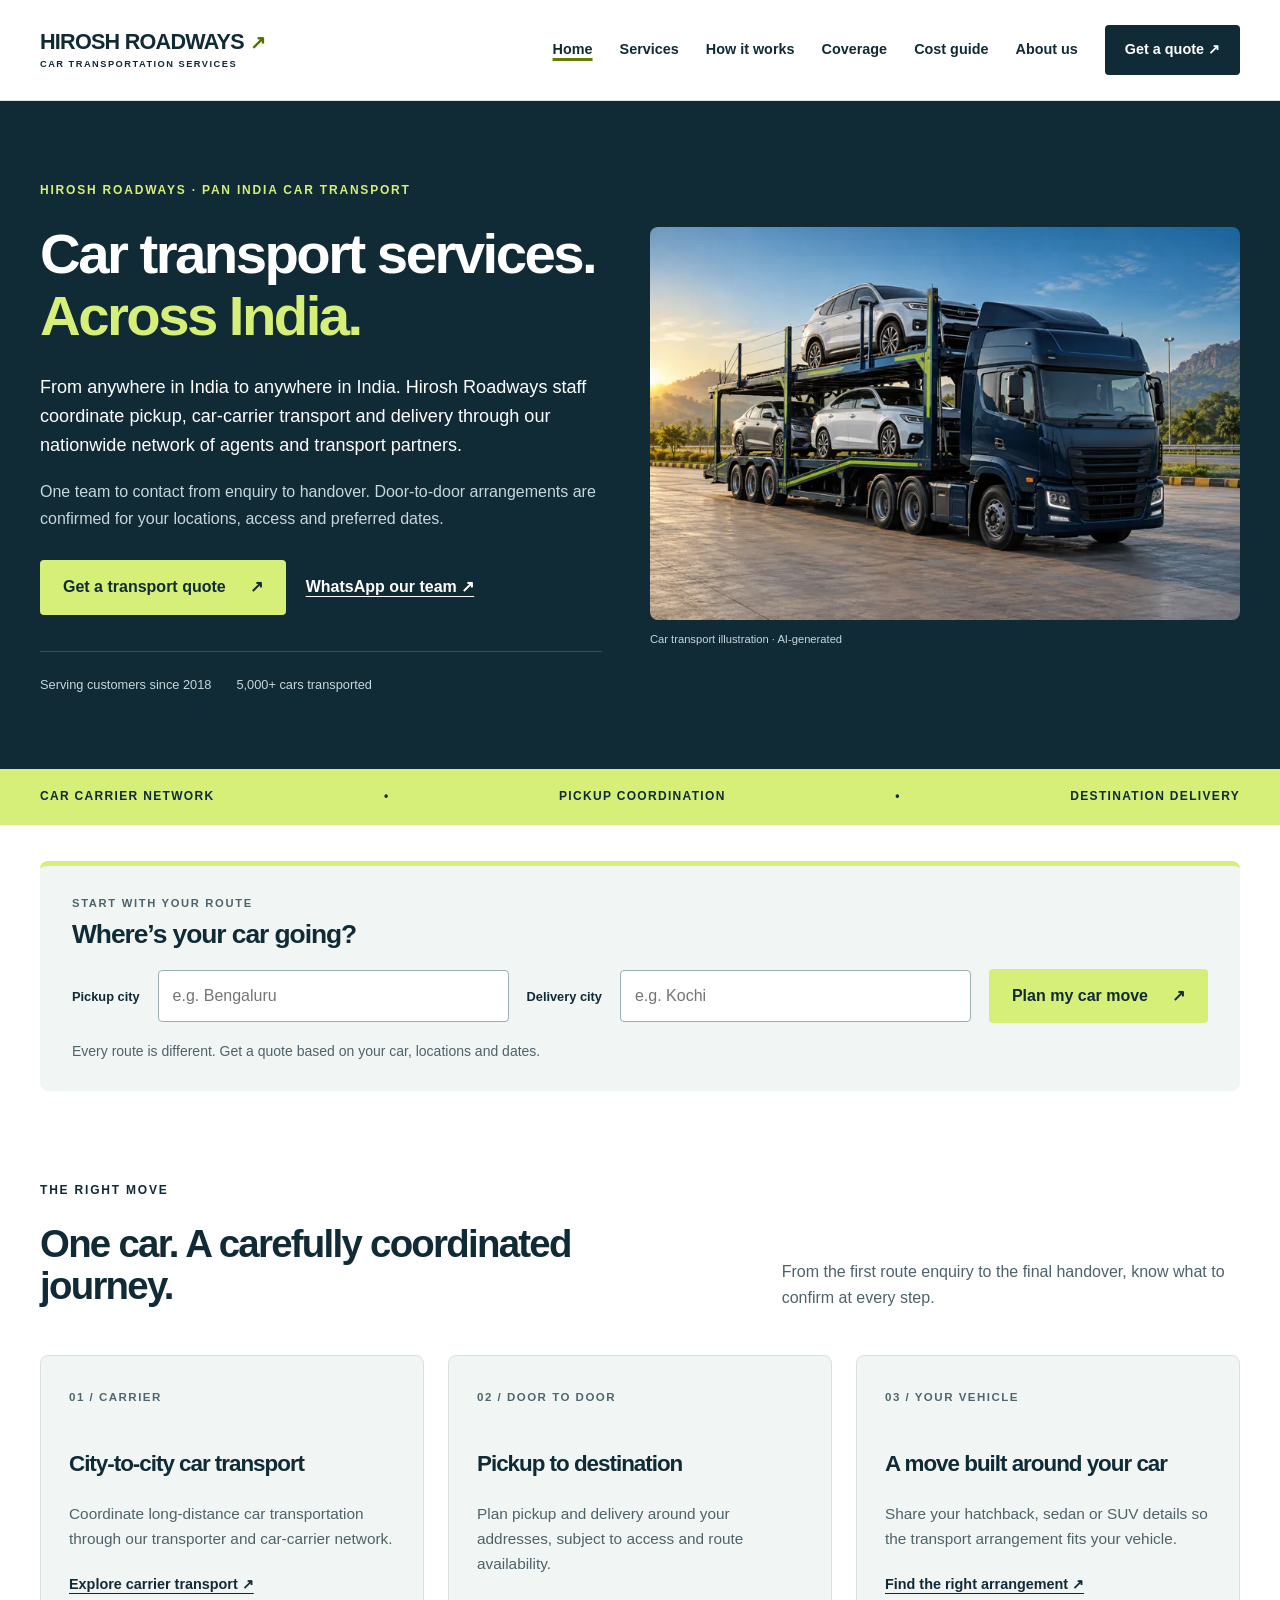
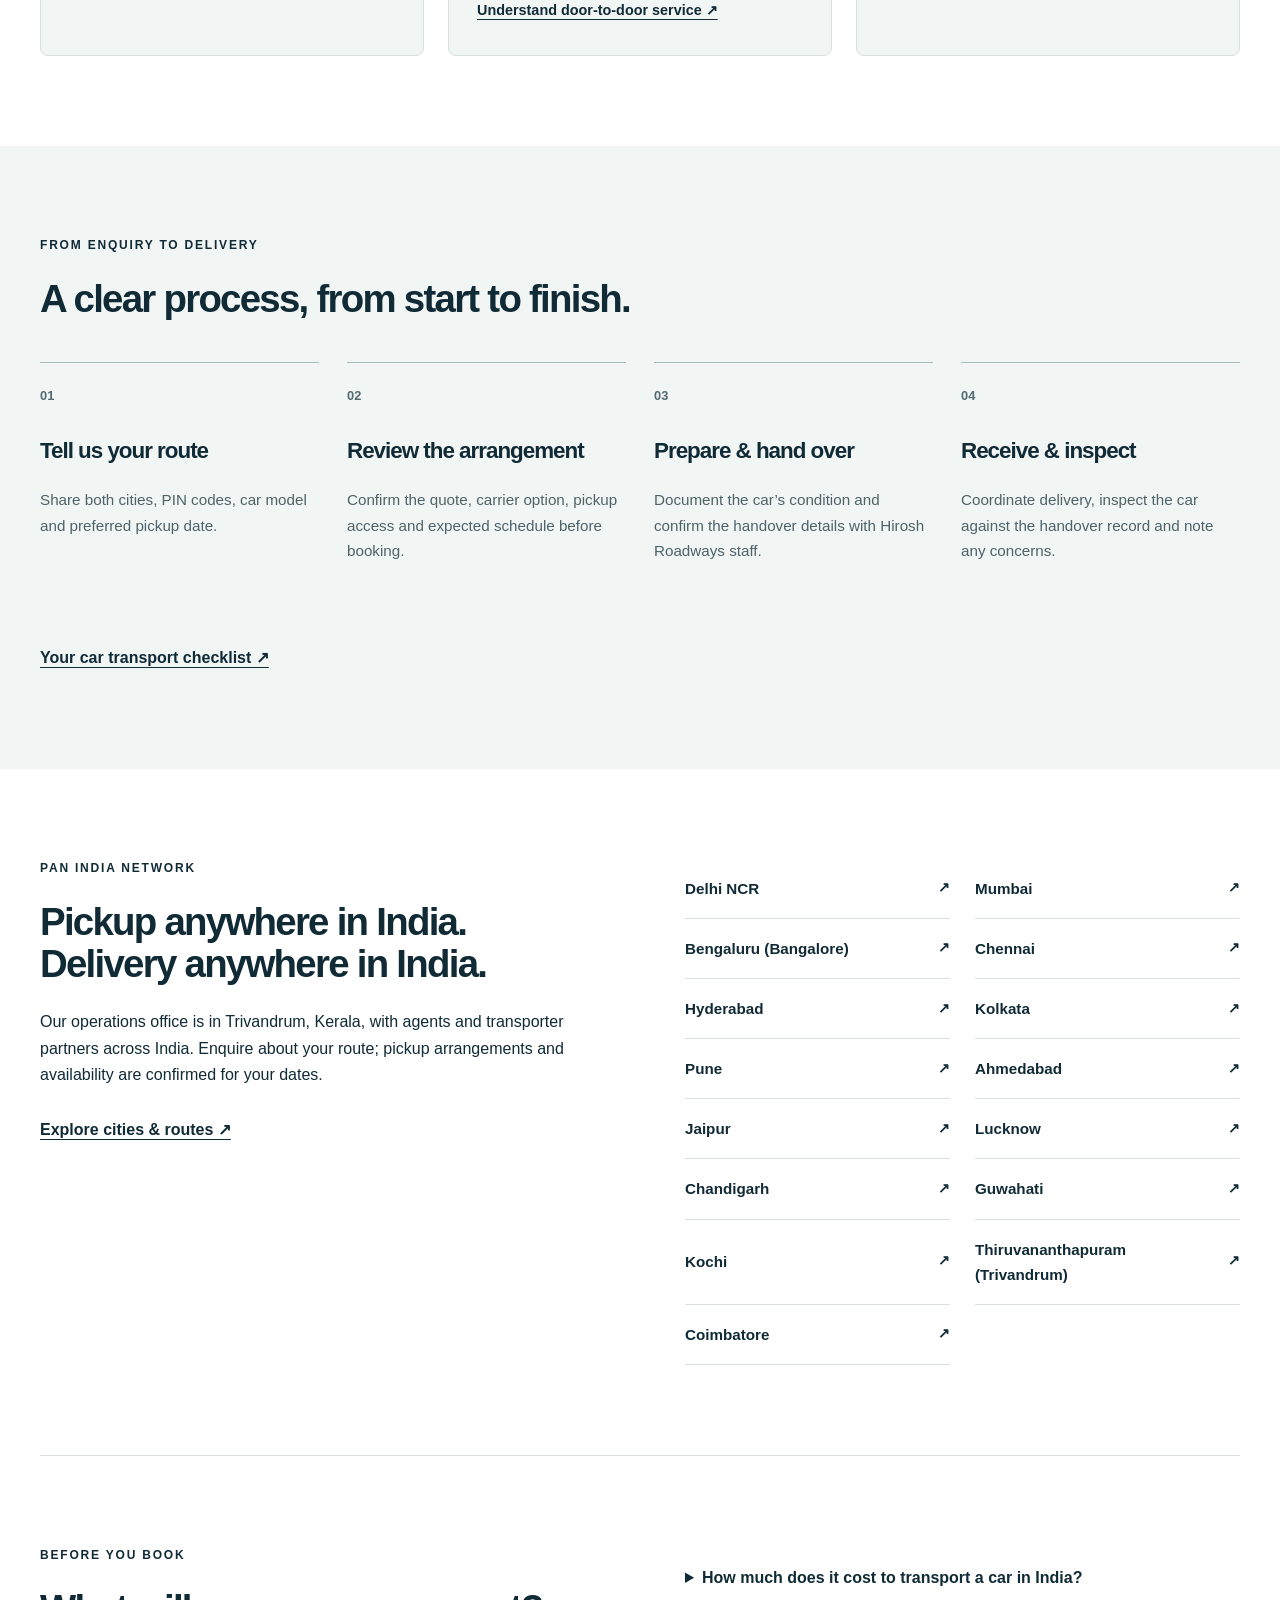
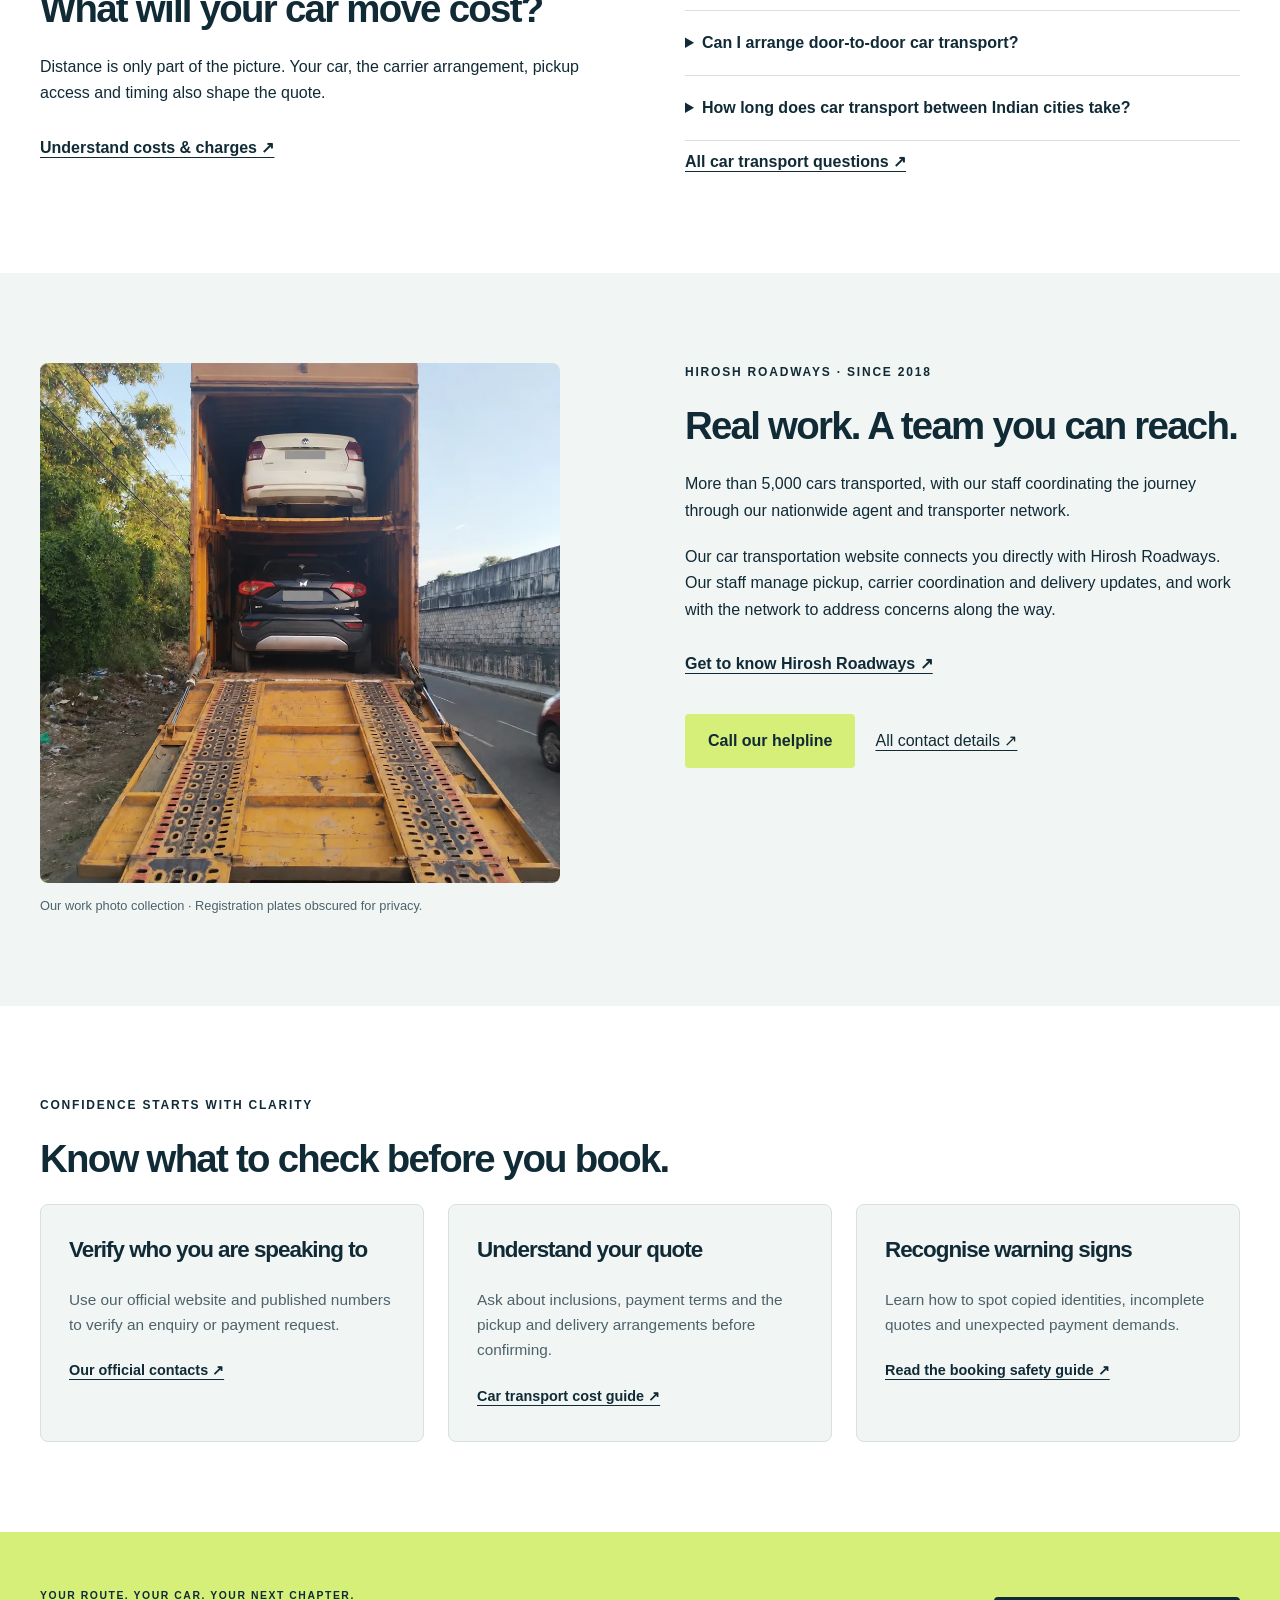
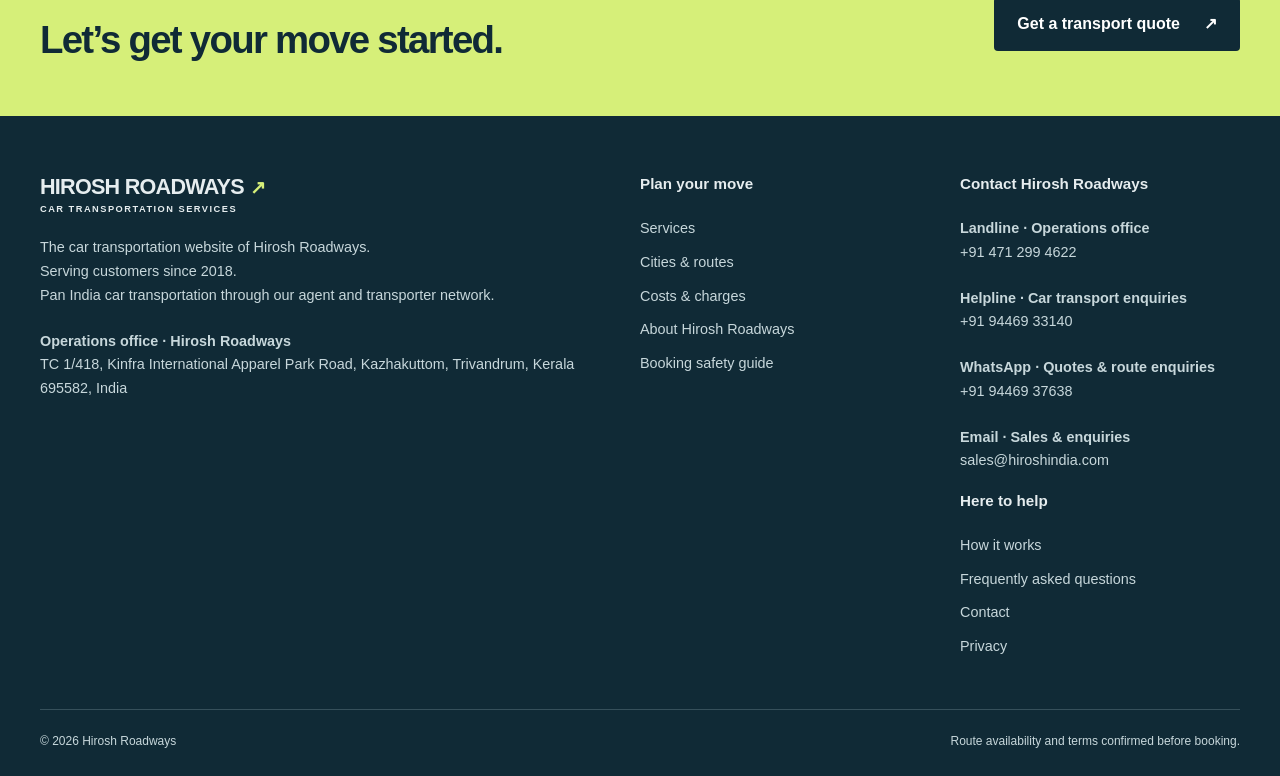
==== commit d83c3dbf: "Clarify nationwide car transport positioning on homepage Make the homepage title, meta description, " ====
--- a/index.html
+++ b/index.html
@@ -1 +1 @@
-<!doctype html><html lang="en-IN"><head><meta charset="utf-8"><meta name="viewport" content="width=device-width,initial-scale=1"><title>Car Transport Service in India | Hirosh Roadways</title><meta name="description" content="Hirosh Roadways provides car transportation across India. Our staff coordinate Pan India car shifting through our carrier network. Request your route quote."><link rel="canonical" href="https://hiroshcartransport.com/"><meta property="og:type" content="website"><meta property="og:locale" content="en_IN"><meta property="og:site_name" content="Hirosh Roadways"><meta property="og:title" content="Car Transport Service in India | Hirosh Roadways"><meta property="og:description" content="Hirosh Roadways provides car transportation across India. Our staff coordinate Pan India car shifting through our carrier network. Request your route quote."><meta property="og:url" content="https://hiroshcartransport.com/"><meta property="og:image" content="https://hiroshcartransport.com/assets/car-carrier-hero.webp"><meta property="og:image:alt" content="Illustrative car carrier image"><meta name="twitter:card" content="summary_large_image"><meta name="theme-color" content="#102a36"><link rel="icon" href="/assets/favicon.svg" type="image/svg+xml"><link rel="stylesheet" href="/assets/site.css"><script type="application/ld+json">{"@context":"https://schema.org","@graph":[{"@type":"Organization","@id":"https://hiroshcartransport.com/#organization","name":"Hirosh Roadways","url":"https://hiroshcartransport.com","address":{"@type":"PostalAddress","streetAddress":"TC 1/418, Kinfra International Apparel Park Road, Kazhakuttom","addressLocality":"Thiruvananthapuram","addressRegion":"Kerala","postalCode":"695582","addressCountry":"IN"},"telephone":"+919446933140","contactPoint":[{"@type":"ContactPoint","telephone":"+919446933140","contactType":"customer service","areaServed":"IN"},{"@type":"ContactPoint","telephone":"+914712994622","contactType":"operations office","email":"sales@hiroshindia.com"}],"email":"sales@hiroshindia.com"},{"@type":"WebSite","@id":"https://hiroshcartransport.com/#website","url":"https://hiroshcartransport.com","name":"Hirosh Roadways","publisher":{"@id":"https://hiroshcartransport.com/#organization"}},{"@type":"WebPage","@id":"https://hiroshcartransport.com/#webpage","url":"https://hiroshcartransport.com/","name":"Car Transport Service in India | Hirosh Roadways","description":"Hirosh Roadways provides car transportation across India. Our staff coordinate Pan India car shifting through our carrier network. Request your route quote.","isPartOf":{"@id":"https://hiroshcartransport.com/#website"}},{"@type":"Service","@id":"https://hiroshcartransport.com/#service","name":"Pan India car transportation","serviceType":"Car transport and door-to-door car shifting coordination","provider":{"@id":"https://hiroshcartransport.com/#organization"},"areaServed":{"@type":"Country","name":"India"},"url":"https://hiroshcartransport.com/"}]}</script><script src="/assets/site.js" defer></script></head><body><a class="skip" href="#main">Skip to content</a><header><div class="wrap header-inner"><a class="brand" href="/" aria-label="Hirosh Roadways home"><strong>HIROSH ROADWAYS<span aria-hidden="true">↗</span></strong><span>CAR TRANSPORTATION SERVICES</span></a><button class="menu-toggle" type="button" aria-expanded="false" aria-controls="main-nav" hidden>Menu</button><nav id="main-nav" aria-label="Main navigation"><a href="/" aria-current="page">Home</a><a href="/services/" >Services</a><a href="/how-it-works/" >How it works</a><a href="/coverage/" >Coverage</a><a href="/car-transport-cost/" >Cost guide</a><a href="/about/" >About us</a><a class="nav-quote" href="/quote/">Get a quote ↗</a></nav></div></header><main id="main"><section class="hero"><div class="wrap hero-grid"><div><p class="eyebrow">HIROSH ROADWAYS · PAN INDIA CAR TRANSPORT</p><h1>Car transport.<br>Across India.<br><em>Handled with care.</em></h1><p class="lead">From anywhere in India to your next destination, Hirosh Roadways staff coordinate your car’s journey through our nationwide agent and car-carrier network.</p><p>Car carrier transport, door-to-door pickup and delivery coordination, with our staff as your point of contact from enquiry to handover.</p><div class="actions"><a class="button" href="/quote/">Get a transport quote<span aria-hidden="true">↗</span></a><a class="text-link" href="https://wa.me/919446937638">WhatsApp our team ↗</a></div><div class="hero-notes"><span>Serving customers since 2018</span><span>5,000+ cars transported</span></div></div><figure class="hero-photo"><img src="/assets/car-carrier-hero.webp" srcset="/assets/car-carrier-hero-small.webp 768w, /assets/car-carrier-hero.webp 1536w" sizes="(max-width:1000px) 100vw, 52vw" width="1536" height="1024" fetchpriority="high" alt="Illustration of cars on a carrier beside an Indian highway"><figcaption>Car transport illustration · AI-generated</figcaption></figure></div></section><div class="service-strip"><div class="wrap">CAR CARRIER NETWORK <span>•</span> PICKUP COORDINATION <span>•</span> DESTINATION DELIVERY</div></div><div class="wrap route-start"><aside class="route-panel route-wide"><p class="eyebrow">START WITH YOUR ROUTE</p><h2>Where’s your car going?</h2><form action="/quote/" method="get"><label for="hero-from">Pickup city</label><input id="hero-from" name="from" placeholder="e.g. Bengaluru" required maxlength="100" autocomplete="off"><label for="hero-to">Delivery city</label><input id="hero-to" name="to" placeholder="e.g. Kochi" required maxlength="100" autocomplete="off"><button class="button" type="submit">Plan my car move <span aria-hidden="true">↗</span></button></form><p class="small">Every route is different. Get a quote based on your car, locations and dates.</p></aside></div><section class="wrap section"><div class="section-heading"><div><p class="eyebrow">THE RIGHT MOVE</p><h2>One car. A carefully coordinated journey.</h2></div><p>From the first route enquiry to the final handover, know what to confirm at every step.</p></div><div class="cards"><article><span class="index">01 / CARRIER</span><h3>City-to-city car transport</h3><p>Coordinate long-distance car transportation through our transporter and car-carrier network.</p><a href="/services/#carrier">Explore carrier transport ↗</a></article><article><span class="index">02 / DOOR TO DOOR</span><h3>Pickup to destination</h3><p>Plan pickup and delivery around your addresses, subject to access and route availability.</p><a href="/services/#door-to-door">Understand door-to-door service ↗</a></article><article><span class="index">03 / YOUR VEHICLE</span><h3>A move built around your car</h3><p>Share your hatchback, sedan or SUV details so the transport arrangement fits your vehicle.</p><a href="/services/#vehicle">Find the right arrangement ↗</a></article></div></section><section class="section tinted"><div class="wrap"><p class="eyebrow">FROM ENQUIRY TO DELIVERY</p><h2>A clear process, from start to finish.</h2><ol class="steps"><li><h3>Tell us your route</h3><p>Share both cities, PIN codes, car model and preferred pickup date.</p></li><li><h3>Review the arrangement</h3><p>Confirm the quote, carrier option, pickup access and expected schedule before booking.</p></li><li><h3>Prepare & hand over</h3><p>Document the car’s condition and confirm the handover details with Hirosh Roadways staff.</p></li><li><h3>Receive & inspect</h3><p>Coordinate delivery, inspect the car against the handover record and note any concerns.</p></li></ol><a class="text-link" href="/how-it-works/">Your car transport checklist ↗</a></div></section><section class="wrap section split"><div><p class="eyebrow">PAN INDIA NETWORK</p><h2>New city.<br>Familiar car.</h2><p>Our operations office is in Trivandrum, Kerala, with agents and transporter partners across India. Enquire about your route; pickup arrangements and availability are confirmed for your dates.</p><a class="text-link" href="/coverage/">Explore cities & routes ↗</a></div><div class="city-list"><a href="/quote/?from=Delhi%20NCR">Delhi NCR<span aria-hidden="true">↗</span></a><a href="/quote/?from=Mumbai">Mumbai<span aria-hidden="true">↗</span></a><a href="/quote/?from=Bengaluru%20(Bangalore)">Bengaluru (Bangalore)<span aria-hidden="true">↗</span></a><a href="/quote/?from=Chennai">Chennai<span aria-hidden="true">↗</span></a><a href="/quote/?from=Hyderabad">Hyderabad<span aria-hidden="true">↗</span></a><a href="/quote/?from=Kolkata">Kolkata<span aria-hidden="true">↗</span></a><a href="/quote/?from=Pune">Pune<span aria-hidden="true">↗</span></a><a href="/quote/?from=Ahmedabad">Ahmedabad<span aria-hidden="true">↗</span></a><a href="/quote/?from=Jaipur">Jaipur<span aria-hidden="true">↗</span></a><a href="/quote/?from=Lucknow">Lucknow<span aria-hidden="true">↗</span></a><a href="/quote/?from=Chandigarh">Chandigarh<span aria-hidden="true">↗</span></a><a href="/quote/?from=Guwahati">Guwahati<span aria-hidden="true">↗</span></a><a href="/quote/?from=Kochi">Kochi<span aria-hidden="true">↗</span></a><a href="/quote/?from=Thiruvananthapuram%20(Trivandrum)">Thiruvananthapuram (Trivandrum)<span aria-hidden="true">↗</span></a><a href="/quote/?from=Coimbatore">Coimbatore<span aria-hidden="true">↗</span></a></div></section><section class="wrap section split border-top"><div><p class="eyebrow">BEFORE YOU BOOK</p><h2>What will your car move cost?</h2><p>Distance is only part of the picture. Your car, the carrier arrangement, pickup access and timing also shape the quote.</p><a class="text-link" href="/car-transport-cost/">Understand costs & charges ↗</a></div><div><details><summary>How much does it cost to transport a car in India?</summary><p>The quote depends on the pickup and delivery locations, car size, carrier availability, transport arrangement and preferred dates. Share these details for a route-specific quote, and confirm pickup, delivery, payment terms and any optional cover before booking.</p></details><details><summary>Can I arrange door-to-door car transport?</summary><p>Door-to-door pickup and delivery can be coordinated where access and local carrier arrangements allow. If a large carrier cannot reach your address, agree on an accessible handover point and any last-mile movement before booking.</p></details><details><summary>How many days does car transport from Bangalore to Kerala take?</summary><p>The time depends on your exact Kerala destination, pickup readiness and the carrier schedule. Ask for separate pickup and transit estimates for your dates. Traffic, weather and loading schedules can affect delivery; a route enquiry is needed for a meaningful estimate.</p></details><a class="text-link" href="/faq/">All car transport questions ↗</a></div></section><section class="section tinted"><div class="wrap split"><figure class="work-photo"><img src="/assets/hirosh-work.webp" width="1024" height="1024" loading="lazy" decoding="async" alt="Cars on a carrier in a Hirosh Roadways work photograph"><figcaption>Our work photo collection · Registration plates obscured for privacy.</figcaption></figure><div><p class="eyebrow">HIROSH ROADWAYS · SINCE 2018</p><h2>Real work. A team you can reach.</h2><p>More than 5,000 cars transported, with our staff coordinating the journey through our nationwide agent and transporter network.</p><p>Our car transportation website connects you directly with Hirosh Roadways. Our staff manage pickup, carrier coordination and delivery updates, and work with the network to address concerns along the way.</p><a class="text-link" href="/about/">Get to know Hirosh Roadways ↗</a><div class="actions"><a class="button" href="tel:+919446933140">Call our helpline</a><a href="/contact/">All contact details ↗</a></div></div></div></section><section class="wrap section"><p class="eyebrow">CONFIDENCE STARTS WITH CLARITY</p><h2>Know what to check before you book.</h2><div class="cards"><article><h3>Verify who you are speaking to</h3><p>Use our official website and published numbers to verify an enquiry or payment request.</p><a href="/contact/">Our official contacts ↗</a></article><article><h3>Understand your quote</h3><p>Ask about inclusions, payment terms and the pickup and delivery arrangements before confirming.</p><a href="/car-transport-cost/">Car transport cost guide ↗</a></article><article><h3>Recognise warning signs</h3><p>Learn how to spot copied identities, incomplete quotes and unexpected payment demands.</p><a href="/car-transport-safety/">Read the booking safety guide ↗</a></article></div></section><section class="closing"><div class="wrap"><div><p class="eyebrow">YOUR ROUTE. YOUR CAR. YOUR NEXT CHAPTER.</p><h2>Let’s get your move started.</h2></div><a class="button" href="/quote/">Get a transport quote<span aria-hidden="true">↗</span></a></div></section></main><footer><div class="wrap footer-grid"><div><a class="brand" href="/"><strong>HIROSH ROADWAYS<span aria-hidden="true">↗</span></strong><span>CAR TRANSPORTATION SERVICES</span></a><p>The car transportation website of Hirosh Roadways.<br>Serving customers since 2018.<br>Pan India car transportation through our agent and transporter network.</p><p><strong>Operations office · Hirosh Roadways</strong><br>TC 1/418, Kinfra International Apparel Park Road, Kazhakuttom, Trivandrum, Kerala 695582, India</p></div><div><h2>Plan your move</h2><a href="/services/">Services</a><a href="/coverage/">Cities & routes</a><a href="/car-transport-cost/">Costs & charges</a><a href="/about/">About Hirosh Roadways</a><a href="/car-transport-safety/">Booking safety guide</a></div><div><h2>Contact Hirosh Roadways</h2><div class="contact-details"><p><strong>Landline · Operations office</strong><br><a href="tel:+914712994622">+91 471 299 4622</a></p><p><strong>Helpline · Car transport enquiries</strong><br><a href="tel:+919446933140">+91 94469 33140</a></p><p><strong>WhatsApp · Quotes & route enquiries</strong><br><a href="https://wa.me/919446937638">+91 94469 37638</a></p><p><strong>Email · Sales & enquiries</strong><br><a href="mailto:sales@hiroshindia.com">sales@hiroshindia.com</a></p></div><h2>Here to help</h2><a href="/how-it-works/">How it works</a><a href="/faq/">Frequently asked questions</a><a href="/contact/">Contact</a><a href="/privacy/">Privacy</a></div></div><div class="wrap footer-bottom"><span>© 2026 Hirosh Roadways</span><span>Route availability and terms confirmed before booking.</span></div></footer><div class="mobile-cta" aria-label="Enquiry options"><a href="tel:+919446933140">Call</a><a href="https://wa.me/919446937638">WhatsApp</a><a href="/quote/">Get a quote ↗</a></div></body></html>+<!doctype html><html lang="en-IN"><head><meta charset="utf-8"><meta name="viewport" content="width=device-width,initial-scale=1"><title>Car Transport Services Across India | Hirosh Roadways</title><meta name="description" content="Car transport from anywhere in India to anywhere in India through Hirosh Roadways’ nationwide agent and carrier network. Request a pickup and delivery quote."><link rel="canonical" href="https://hiroshcartransport.com/"><meta property="og:type" content="website"><meta property="og:locale" content="en_IN"><meta property="og:site_name" content="Hirosh Roadways"><meta property="og:title" content="Car Transport Services Across India | Hirosh Roadways"><meta property="og:description" content="Car transport from anywhere in India to anywhere in India through Hirosh Roadways’ nationwide agent and carrier network. Request a pickup and delivery quote."><meta property="og:url" content="https://hiroshcartransport.com/"><meta property="og:image" content="https://hiroshcartransport.com/assets/car-carrier-hero.webp"><meta property="og:image:alt" content="Illustrative car carrier image"><meta name="twitter:card" content="summary_large_image"><meta name="theme-color" content="#102a36"><link rel="icon" href="/assets/favicon.svg" type="image/svg+xml"><link rel="stylesheet" href="/assets/site.css"><script type="application/ld+json">{"@context":"https://schema.org","@graph":[{"@type":"Organization","@id":"https://hiroshcartransport.com/#organization","name":"Hirosh Roadways","url":"https://hiroshcartransport.com","address":{"@type":"PostalAddress","streetAddress":"TC 1/418, Kinfra International Apparel Park Road, Kazhakuttom","addressLocality":"Thiruvananthapuram","addressRegion":"Kerala","postalCode":"695582","addressCountry":"IN"},"telephone":"+919446933140","contactPoint":[{"@type":"ContactPoint","telephone":"+919446933140","contactType":"customer service","areaServed":"IN"},{"@type":"ContactPoint","telephone":"+914712994622","contactType":"operations office","email":"sales@hiroshindia.com"}],"email":"sales@hiroshindia.com"},{"@type":"WebSite","@id":"https://hiroshcartransport.com/#website","url":"https://hiroshcartransport.com","name":"Hirosh Roadways","publisher":{"@id":"https://hiroshcartransport.com/#organization"}},{"@type":"WebPage","@id":"https://hiroshcartransport.com/#webpage","url":"https://hiroshcartransport.com/","name":"Car Transport Services Across India | Hirosh Roadways","description":"Car transport from anywhere in India to anywhere in India through Hirosh Roadways’ nationwide agent and carrier network. Request a pickup and delivery quote.","isPartOf":{"@id":"https://hiroshcartransport.com/#website"}},{"@type":"Service","@id":"https://hiroshcartransport.com/#service","name":"Pan India car transportation","serviceType":"Car transport and door-to-door car shifting coordination","provider":{"@id":"https://hiroshcartransport.com/#organization"},"areaServed":{"@type":"Country","name":"India"},"url":"https://hiroshcartransport.com/"}]}</script><script src="/assets/site.js" defer></script></head><body><a class="skip" href="#main">Skip to content</a><header><div class="wrap header-inner"><a class="brand" href="/" aria-label="Hirosh Roadways home"><strong>HIROSH ROADWAYS<span aria-hidden="true">↗</span></strong><span>CAR TRANSPORTATION SERVICES</span></a><button class="menu-toggle" type="button" aria-expanded="false" aria-controls="main-nav" hidden>Menu</button><nav id="main-nav" aria-label="Main navigation"><a href="/" aria-current="page">Home</a><a href="/services/" >Services</a><a href="/how-it-works/" >How it works</a><a href="/coverage/" >Coverage</a><a href="/car-transport-cost/" >Cost guide</a><a href="/about/" >About us</a><a class="nav-quote" href="/quote/">Get a quote ↗</a></nav></div></header><main id="main"><section class="hero"><div class="wrap hero-grid"><div><p class="eyebrow">HIROSH ROADWAYS · PAN INDIA CAR TRANSPORT</p><h1>Car transport services.<br><em>Across India.</em></h1><p class="lead">From anywhere in India to anywhere in India. Hirosh Roadways staff coordinate pickup, car-carrier transport and delivery through our nationwide network of agents and transport partners.</p><p>One team to contact from enquiry to handover. Door-to-door arrangements are confirmed for your locations, access and preferred dates.</p><div class="actions"><a class="button" href="/quote/">Get a transport quote<span aria-hidden="true">↗</span></a><a class="text-link" href="https://wa.me/919446937638">WhatsApp our team ↗</a></div><div class="hero-notes"><span>Serving customers since 2018</span><span>5,000+ cars transported</span></div></div><figure class="hero-photo"><img src="/assets/car-carrier-hero.webp" srcset="/assets/car-carrier-hero-small.webp 768w, /assets/car-carrier-hero.webp 1536w" sizes="(max-width:1000px) 100vw, 52vw" width="1536" height="1024" fetchpriority="high" alt="Illustration of cars on a carrier beside an Indian highway"><figcaption>Car transport illustration · AI-generated</figcaption></figure></div></section><div class="service-strip"><div class="wrap">CAR CARRIER NETWORK <span>•</span> PICKUP COORDINATION <span>•</span> DESTINATION DELIVERY</div></div><div class="wrap route-start"><aside class="route-panel route-wide"><p class="eyebrow">START WITH YOUR ROUTE</p><h2>Where’s your car going?</h2><form action="/quote/" method="get"><label for="hero-from">Pickup city</label><input id="hero-from" name="from" placeholder="e.g. Bengaluru" required maxlength="100" autocomplete="off"><label for="hero-to">Delivery city</label><input id="hero-to" name="to" placeholder="e.g. Kochi" required maxlength="100" autocomplete="off"><button class="button" type="submit">Plan my car move <span aria-hidden="true">↗</span></button></form><p class="small">Every route is different. Get a quote based on your car, locations and dates.</p></aside></div><section class="wrap section"><div class="section-heading"><div><p class="eyebrow">THE RIGHT MOVE</p><h2>One car. A carefully coordinated journey.</h2></div><p>From the first route enquiry to the final handover, know what to confirm at every step.</p></div><div class="cards"><article><span class="index">01 / CARRIER</span><h3>City-to-city car transport</h3><p>Coordinate long-distance car transportation through our transporter and car-carrier network.</p><a href="/services/#carrier">Explore carrier transport ↗</a></article><article><span class="index">02 / DOOR TO DOOR</span><h3>Pickup to destination</h3><p>Plan pickup and delivery around your addresses, subject to access and route availability.</p><a href="/services/#door-to-door">Understand door-to-door service ↗</a></article><article><span class="index">03 / YOUR VEHICLE</span><h3>A move built around your car</h3><p>Share your hatchback, sedan or SUV details so the transport arrangement fits your vehicle.</p><a href="/services/#vehicle">Find the right arrangement ↗</a></article></div></section><section class="section tinted"><div class="wrap"><p class="eyebrow">FROM ENQUIRY TO DELIVERY</p><h2>A clear process, from start to finish.</h2><ol class="steps"><li><h3>Tell us your route</h3><p>Share both cities, PIN codes, car model and preferred pickup date.</p></li><li><h3>Review the arrangement</h3><p>Confirm the quote, carrier option, pickup access and expected schedule before booking.</p></li><li><h3>Prepare & hand over</h3><p>Document the car’s condition and confirm the handover details with Hirosh Roadways staff.</p></li><li><h3>Receive & inspect</h3><p>Coordinate delivery, inspect the car against the handover record and note any concerns.</p></li></ol><a class="text-link" href="/how-it-works/">Your car transport checklist ↗</a></div></section><section class="wrap section split"><div><p class="eyebrow">PAN INDIA NETWORK</p><h2>Pickup anywhere in India.<br>Delivery anywhere in India.</h2><p>Our operations office is in Trivandrum, Kerala, with agents and transporter partners across India. Enquire about your route; pickup arrangements and availability are confirmed for your dates.</p><a class="text-link" href="/coverage/">Explore cities & routes ↗</a></div><div class="city-list"><a href="/quote/?from=Delhi%20NCR">Delhi NCR<span aria-hidden="true">↗</span></a><a href="/quote/?from=Mumbai">Mumbai<span aria-hidden="true">↗</span></a><a href="/quote/?from=Bengaluru%20(Bangalore)">Bengaluru (Bangalore)<span aria-hidden="true">↗</span></a><a href="/quote/?from=Chennai">Chennai<span aria-hidden="true">↗</span></a><a href="/quote/?from=Hyderabad">Hyderabad<span aria-hidden="true">↗</span></a><a href="/quote/?from=Kolkata">Kolkata<span aria-hidden="true">↗</span></a><a href="/quote/?from=Pune">Pune<span aria-hidden="true">↗</span></a><a href="/quote/?from=Ahmedabad">Ahmedabad<span aria-hidden="true">↗</span></a><a href="/quote/?from=Jaipur">Jaipur<span aria-hidden="true">↗</span></a><a href="/quote/?from=Lucknow">Lucknow<span aria-hidden="true">↗</span></a><a href="/quote/?from=Chandigarh">Chandigarh<span aria-hidden="true">↗</span></a><a href="/quote/?from=Guwahati">Guwahati<span aria-hidden="true">↗</span></a><a href="/quote/?from=Kochi">Kochi<span aria-hidden="true">↗</span></a><a href="/quote/?from=Thiruvananthapuram%20(Trivandrum)">Thiruvananthapuram (Trivandrum)<span aria-hidden="true">↗</span></a><a href="/quote/?from=Coimbatore">Coimbatore<span aria-hidden="true">↗</span></a></div></section><section class="wrap section split border-top"><div><p class="eyebrow">BEFORE YOU BOOK</p><h2>What will your car move cost?</h2><p>Distance is only part of the picture. Your car, the carrier arrangement, pickup access and timing also shape the quote.</p><a class="text-link" href="/car-transport-cost/">Understand costs & charges ↗</a></div><div><details><summary>How much does it cost to transport a car in India?</summary><p>The quote depends on the pickup and delivery locations, car size, carrier availability, transport arrangement and preferred dates. Share these details for a route-specific quote, and confirm pickup, delivery, payment terms and any optional cover before booking.</p></details><details><summary>Can I arrange door-to-door car transport?</summary><p>Door-to-door pickup and delivery can be coordinated where access and local carrier arrangements allow. If a large carrier cannot reach your address, agree on an accessible handover point and any last-mile movement before booking.</p></details><details><summary>How long does car transport between Indian cities take?</summary><p>Timing depends on both locations, pickup readiness and the carrier schedule. Share your cities, PIN codes and preferred date so our staff can check the route through our nationwide network. Ask for separate pickup and transit estimates; traffic, weather and loading schedules can affect delivery.</p></details><a class="text-link" href="/faq/">All car transport questions ↗</a></div></section><section class="section tinted"><div class="wrap split"><figure class="work-photo"><img src="/assets/hirosh-work.webp" width="1024" height="1024" loading="lazy" decoding="async" alt="Cars on a carrier in a Hirosh Roadways work photograph"><figcaption>Our work photo collection · Registration plates obscured for privacy.</figcaption></figure><div><p class="eyebrow">HIROSH ROADWAYS · SINCE 2018</p><h2>Real work. A team you can reach.</h2><p>More than 5,000 cars transported, with our staff coordinating the journey through our nationwide agent and transporter network.</p><p>Our car transportation website connects you directly with Hirosh Roadways. Our staff manage pickup, carrier coordination and delivery updates, and work with the network to address concerns along the way.</p><a class="text-link" href="/about/">Get to know Hirosh Roadways ↗</a><div class="actions"><a class="button" href="tel:+919446933140">Call our helpline</a><a href="/contact/">All contact details ↗</a></div></div></div></section><section class="wrap section"><p class="eyebrow">CONFIDENCE STARTS WITH CLARITY</p><h2>Know what to check before you book.</h2><div class="cards"><article><h3>Verify who you are speaking to</h3><p>Use our official website and published numbers to verify an enquiry or payment request.</p><a href="/contact/">Our official contacts ↗</a></article><article><h3>Understand your quote</h3><p>Ask about inclusions, payment terms and the pickup and delivery arrangements before confirming.</p><a href="/car-transport-cost/">Car transport cost guide ↗</a></article><article><h3>Recognise warning signs</h3><p>Learn how to spot copied identities, incomplete quotes and unexpected payment demands.</p><a href="/car-transport-safety/">Read the booking safety guide ↗</a></article></div></section><section class="closing"><div class="wrap"><div><p class="eyebrow">YOUR ROUTE. YOUR CAR. YOUR NEXT CHAPTER.</p><h2>Let’s get your move started.</h2></div><a class="button" href="/quote/">Get a transport quote<span aria-hidden="true">↗</span></a></div></section></main><footer><div class="wrap footer-grid"><div><a class="brand" href="/"><strong>HIROSH ROADWAYS<span aria-hidden="true">↗</span></strong><span>CAR TRANSPORTATION SERVICES</span></a><p>The car transportation website of Hirosh Roadways.<br>Serving customers since 2018.<br>Pan India car transportation through our agent and transporter network.</p><p><strong>Operations office · Hirosh Roadways</strong><br>TC 1/418, Kinfra International Apparel Park Road, Kazhakuttom, Trivandrum, Kerala 695582, India</p></div><div><h2>Plan your move</h2><a href="/services/">Services</a><a href="/coverage/">Cities & routes</a><a href="/car-transport-cost/">Costs & charges</a><a href="/about/">About Hirosh Roadways</a><a href="/car-transport-safety/">Booking safety guide</a></div><div><h2>Contact Hirosh Roadways</h2><div class="contact-details"><p><strong>Landline · Operations office</strong><br><a href="tel:+914712994622">+91 471 299 4622</a></p><p><strong>Helpline · Car transport enquiries</strong><br><a href="tel:+919446933140">+91 94469 33140</a></p><p><strong>WhatsApp · Quotes & route enquiries</strong><br><a href="https://wa.me/919446937638">+91 94469 37638</a></p><p><strong>Email · Sales & enquiries</strong><br><a href="mailto:sales@hiroshindia.com">sales@hiroshindia.com</a></p></div><h2>Here to help</h2><a href="/how-it-works/">How it works</a><a href="/faq/">Frequently asked questions</a><a href="/contact/">Contact</a><a href="/privacy/">Privacy</a></div></div><div class="wrap footer-bottom"><span>© 2026 Hirosh Roadways</span><span>Route availability and terms confirmed before booking.</span></div></footer><div class="mobile-cta" aria-label="Enquiry options"><a href="tel:+919446933140">Call</a><a href="https://wa.me/919446937638">WhatsApp</a><a href="/quote/">Get a quote ↗</a></div></body></html>
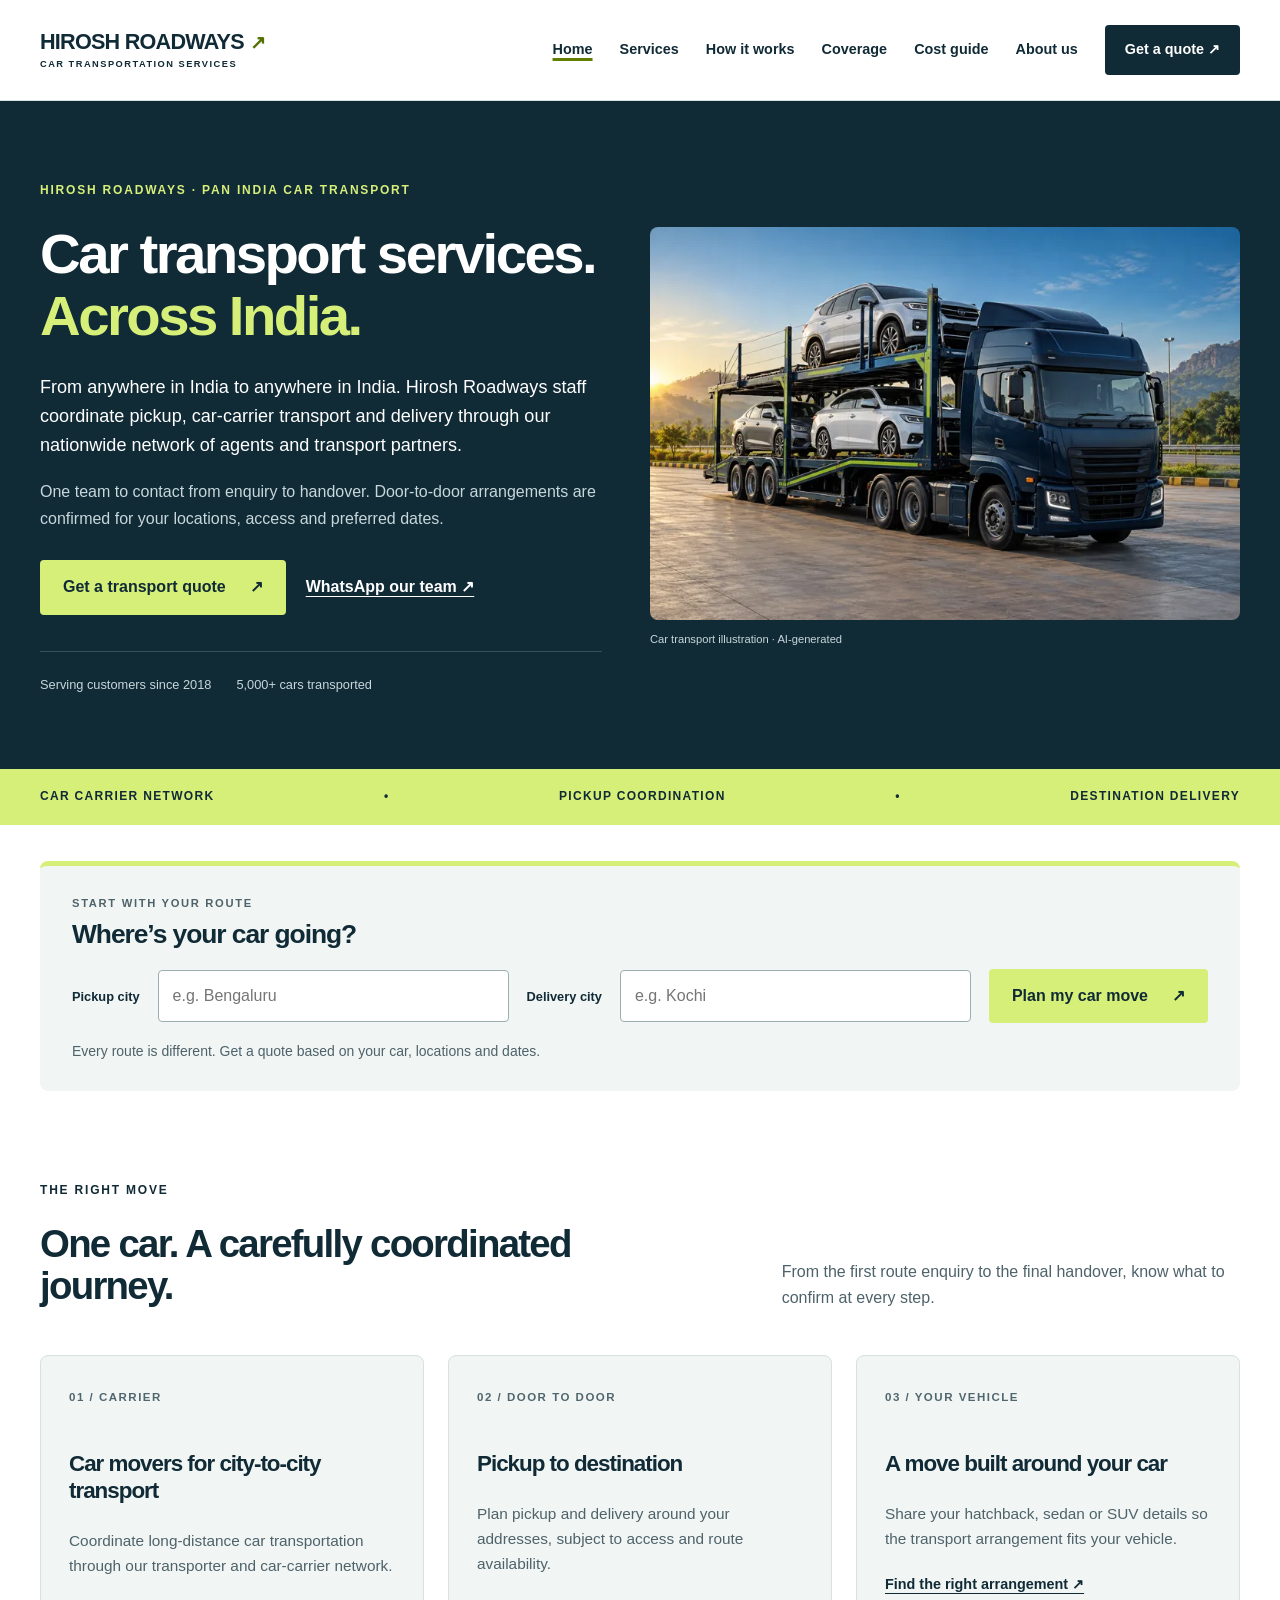
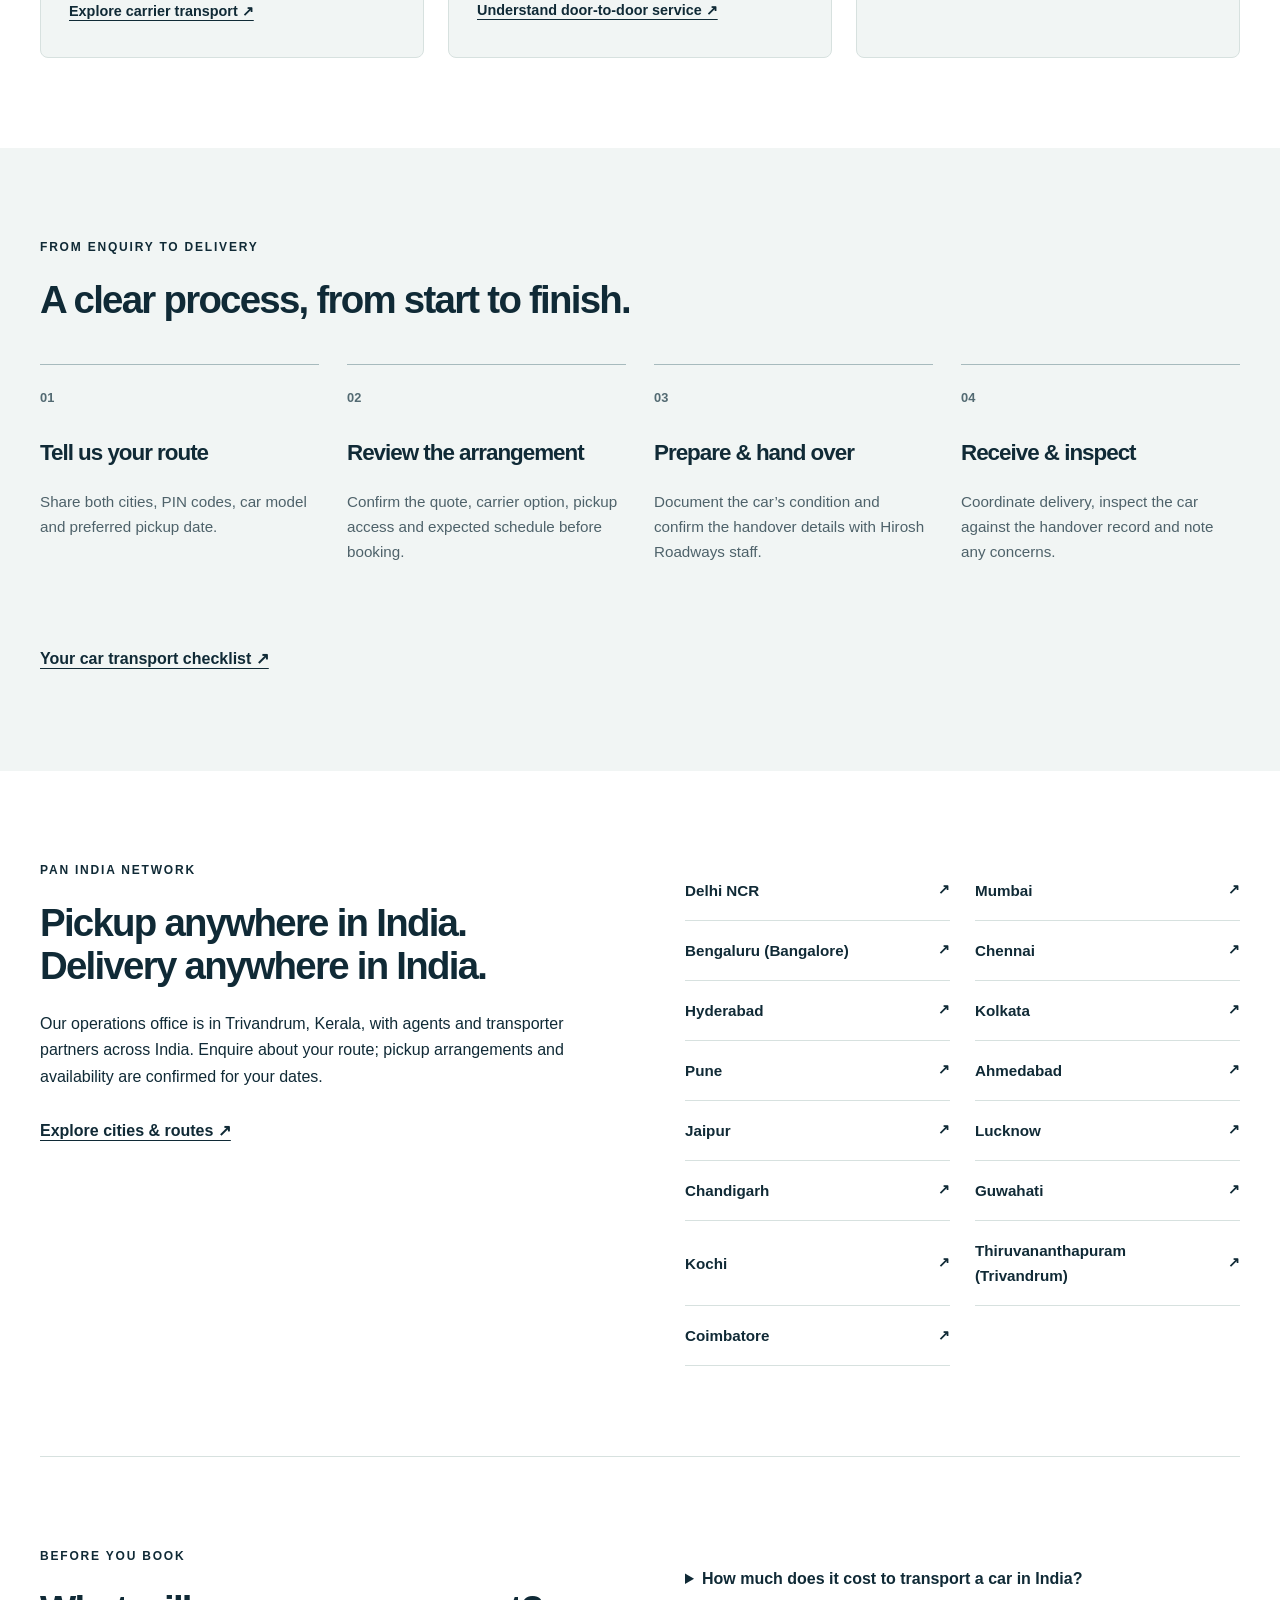
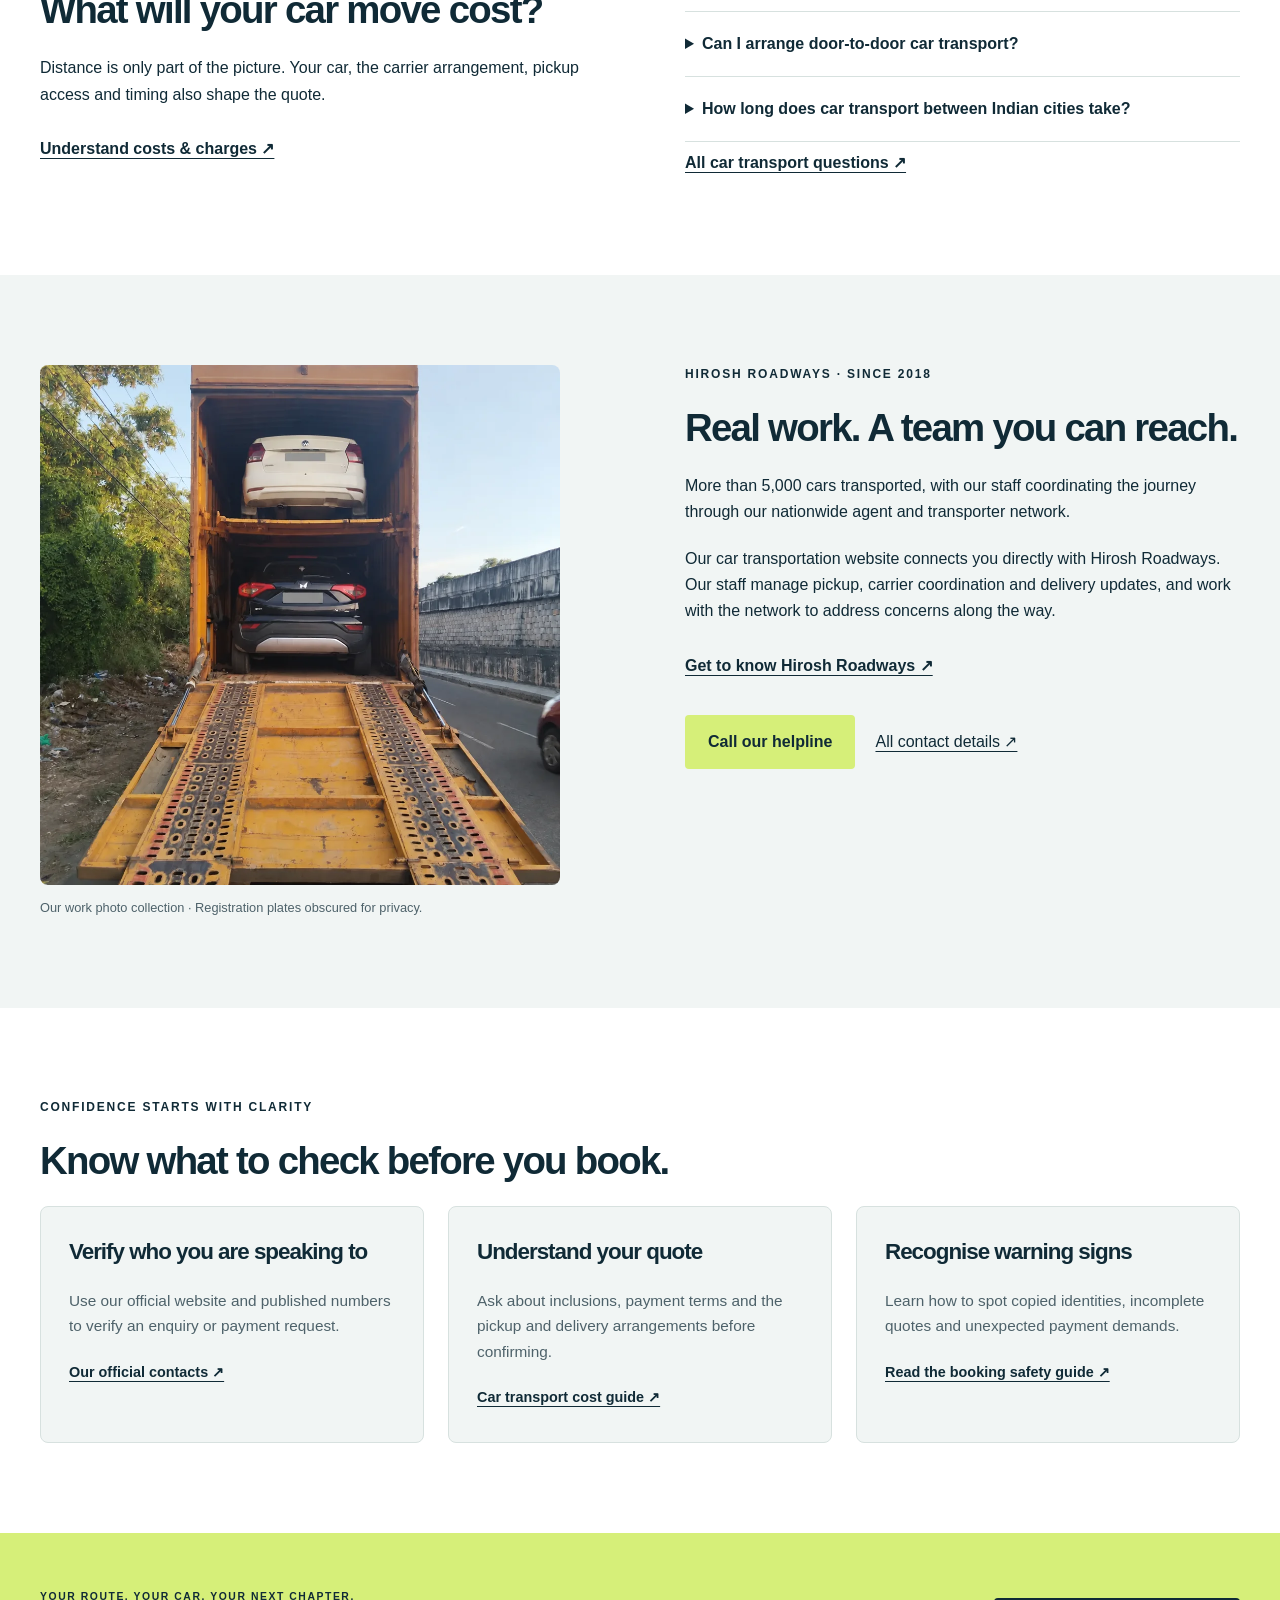
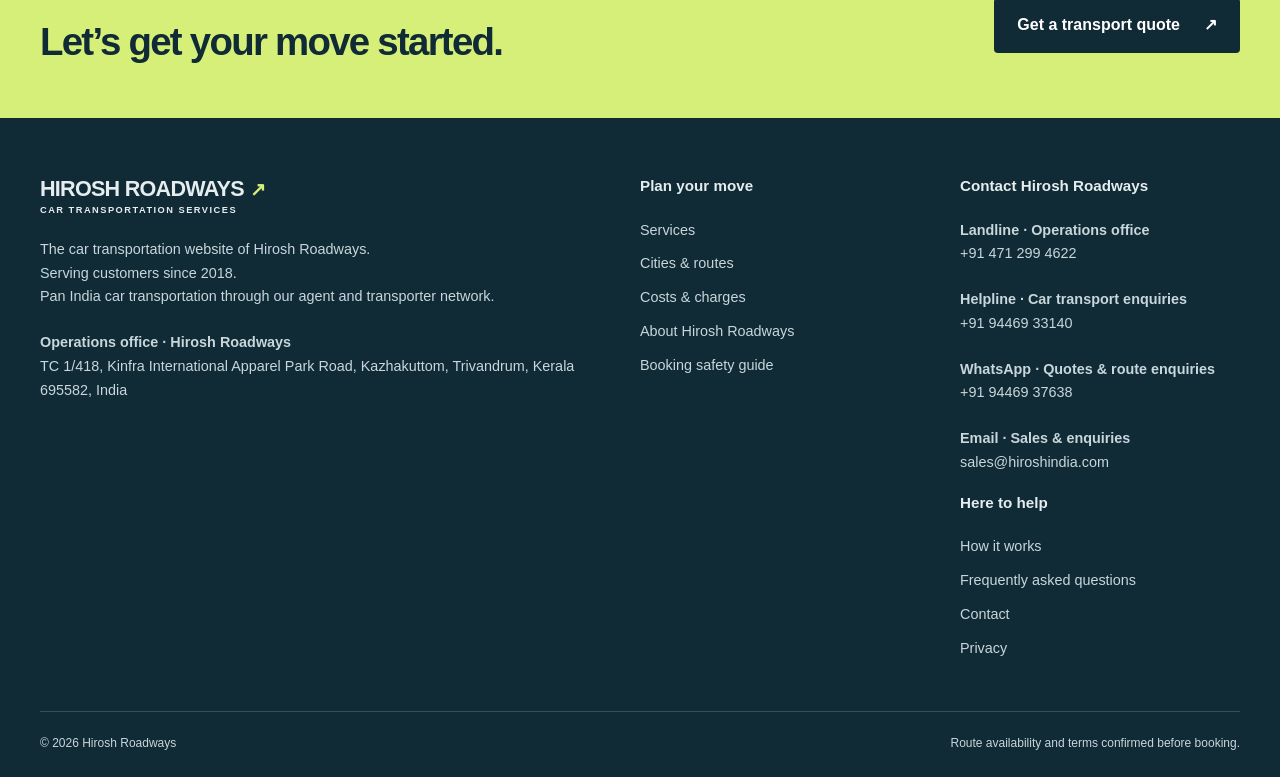
==== commit e9870d18: "Include car movers wording in the homepage service heading Change the city-to-city service heading t" ====
--- a/index.html
+++ b/index.html
@@ -1 +1 @@
-<!doctype html><html lang="en-IN"><head><meta charset="utf-8"><meta name="viewport" content="width=device-width,initial-scale=1"><title>Car Transport Services Across India | Hirosh Roadways</title><meta name="description" content="Car transport from anywhere in India to anywhere in India through Hirosh Roadways’ nationwide agent and carrier network. Request a pickup and delivery quote."><link rel="canonical" href="https://hiroshcartransport.com/"><meta property="og:type" content="website"><meta property="og:locale" content="en_IN"><meta property="og:site_name" content="Hirosh Roadways"><meta property="og:title" content="Car Transport Services Across India | Hirosh Roadways"><meta property="og:description" content="Car transport from anywhere in India to anywhere in India through Hirosh Roadways’ nationwide agent and carrier network. Request a pickup and delivery quote."><meta property="og:url" content="https://hiroshcartransport.com/"><meta property="og:image" content="https://hiroshcartransport.com/assets/car-carrier-hero.webp"><meta property="og:image:alt" content="Illustrative car carrier image"><meta name="twitter:card" content="summary_large_image"><meta name="theme-color" content="#102a36"><link rel="icon" href="/assets/favicon.svg" type="image/svg+xml"><link rel="stylesheet" href="/assets/site.css"><script type="application/ld+json">{"@context":"https://schema.org","@graph":[{"@type":"Organization","@id":"https://hiroshcartransport.com/#organization","name":"Hirosh Roadways","url":"https://hiroshcartransport.com","address":{"@type":"PostalAddress","streetAddress":"TC 1/418, Kinfra International Apparel Park Road, Kazhakuttom","addressLocality":"Thiruvananthapuram","addressRegion":"Kerala","postalCode":"695582","addressCountry":"IN"},"telephone":"+919446933140","contactPoint":[{"@type":"ContactPoint","telephone":"+919446933140","contactType":"customer service","areaServed":"IN"},{"@type":"ContactPoint","telephone":"+914712994622","contactType":"operations office","email":"sales@hiroshindia.com"}],"email":"sales@hiroshindia.com"},{"@type":"WebSite","@id":"https://hiroshcartransport.com/#website","url":"https://hiroshcartransport.com","name":"Hirosh Roadways","publisher":{"@id":"https://hiroshcartransport.com/#organization"}},{"@type":"WebPage","@id":"https://hiroshcartransport.com/#webpage","url":"https://hiroshcartransport.com/","name":"Car Transport Services Across India | Hirosh Roadways","description":"Car transport from anywhere in India to anywhere in India through Hirosh Roadways’ nationwide agent and carrier network. Request a pickup and delivery quote.","isPartOf":{"@id":"https://hiroshcartransport.com/#website"}},{"@type":"Service","@id":"https://hiroshcartransport.com/#service","name":"Pan India car transportation","serviceType":"Car transport and door-to-door car shifting coordination","provider":{"@id":"https://hiroshcartransport.com/#organization"},"areaServed":{"@type":"Country","name":"India"},"url":"https://hiroshcartransport.com/"}]}</script><script src="/assets/site.js" defer></script></head><body><a class="skip" href="#main">Skip to content</a><header><div class="wrap header-inner"><a class="brand" href="/" aria-label="Hirosh Roadways home"><strong>HIROSH ROADWAYS<span aria-hidden="true">↗</span></strong><span>CAR TRANSPORTATION SERVICES</span></a><button class="menu-toggle" type="button" aria-expanded="false" aria-controls="main-nav" hidden>Menu</button><nav id="main-nav" aria-label="Main navigation"><a href="/" aria-current="page">Home</a><a href="/services/" >Services</a><a href="/how-it-works/" >How it works</a><a href="/coverage/" >Coverage</a><a href="/car-transport-cost/" >Cost guide</a><a href="/about/" >About us</a><a class="nav-quote" href="/quote/">Get a quote ↗</a></nav></div></header><main id="main"><section class="hero"><div class="wrap hero-grid"><div><p class="eyebrow">HIROSH ROADWAYS · PAN INDIA CAR TRANSPORT</p><h1>Car transport services.<br><em>Across India.</em></h1><p class="lead">From anywhere in India to anywhere in India. Hirosh Roadways staff coordinate pickup, car-carrier transport and delivery through our nationwide network of agents and transport partners.</p><p>One team to contact from enquiry to handover. Door-to-door arrangements are confirmed for your locations, access and preferred dates.</p><div class="actions"><a class="button" href="/quote/">Get a transport quote<span aria-hidden="true">↗</span></a><a class="text-link" href="https://wa.me/919446937638">WhatsApp our team ↗</a></div><div class="hero-notes"><span>Serving customers since 2018</span><span>5,000+ cars transported</span></div></div><figure class="hero-photo"><img src="/assets/car-carrier-hero.webp" srcset="/assets/car-carrier-hero-small.webp 768w, /assets/car-carrier-hero.webp 1536w" sizes="(max-width:1000px) 100vw, 52vw" width="1536" height="1024" fetchpriority="high" alt="Illustration of cars on a carrier beside an Indian highway"><figcaption>Car transport illustration · AI-generated</figcaption></figure></div></section><div class="service-strip"><div class="wrap">CAR CARRIER NETWORK <span>•</span> PICKUP COORDINATION <span>•</span> DESTINATION DELIVERY</div></div><div class="wrap route-start"><aside class="route-panel route-wide"><p class="eyebrow">START WITH YOUR ROUTE</p><h2>Where’s your car going?</h2><form action="/quote/" method="get"><label for="hero-from">Pickup city</label><input id="hero-from" name="from" placeholder="e.g. Bengaluru" required maxlength="100" autocomplete="off"><label for="hero-to">Delivery city</label><input id="hero-to" name="to" placeholder="e.g. Kochi" required maxlength="100" autocomplete="off"><button class="button" type="submit">Plan my car move <span aria-hidden="true">↗</span></button></form><p class="small">Every route is different. Get a quote based on your car, locations and dates.</p></aside></div><section class="wrap section"><div class="section-heading"><div><p class="eyebrow">THE RIGHT MOVE</p><h2>One car. A carefully coordinated journey.</h2></div><p>From the first route enquiry to the final handover, know what to confirm at every step.</p></div><div class="cards"><article><span class="index">01 / CARRIER</span><h3>City-to-city car transport</h3><p>Coordinate long-distance car transportation through our transporter and car-carrier network.</p><a href="/services/#carrier">Explore carrier transport ↗</a></article><article><span class="index">02 / DOOR TO DOOR</span><h3>Pickup to destination</h3><p>Plan pickup and delivery around your addresses, subject to access and route availability.</p><a href="/services/#door-to-door">Understand door-to-door service ↗</a></article><article><span class="index">03 / YOUR VEHICLE</span><h3>A move built around your car</h3><p>Share your hatchback, sedan or SUV details so the transport arrangement fits your vehicle.</p><a href="/services/#vehicle">Find the right arrangement ↗</a></article></div></section><section class="section tinted"><div class="wrap"><p class="eyebrow">FROM ENQUIRY TO DELIVERY</p><h2>A clear process, from start to finish.</h2><ol class="steps"><li><h3>Tell us your route</h3><p>Share both cities, PIN codes, car model and preferred pickup date.</p></li><li><h3>Review the arrangement</h3><p>Confirm the quote, carrier option, pickup access and expected schedule before booking.</p></li><li><h3>Prepare & hand over</h3><p>Document the car’s condition and confirm the handover details with Hirosh Roadways staff.</p></li><li><h3>Receive & inspect</h3><p>Coordinate delivery, inspect the car against the handover record and note any concerns.</p></li></ol><a class="text-link" href="/how-it-works/">Your car transport checklist ↗</a></div></section><section class="wrap section split"><div><p class="eyebrow">PAN INDIA NETWORK</p><h2>Pickup anywhere in India.<br>Delivery anywhere in India.</h2><p>Our operations office is in Trivandrum, Kerala, with agents and transporter partners across India. Enquire about your route; pickup arrangements and availability are confirmed for your dates.</p><a class="text-link" href="/coverage/">Explore cities & routes ↗</a></div><div class="city-list"><a href="/quote/?from=Delhi%20NCR">Delhi NCR<span aria-hidden="true">↗</span></a><a href="/quote/?from=Mumbai">Mumbai<span aria-hidden="true">↗</span></a><a href="/quote/?from=Bengaluru%20(Bangalore)">Bengaluru (Bangalore)<span aria-hidden="true">↗</span></a><a href="/quote/?from=Chennai">Chennai<span aria-hidden="true">↗</span></a><a href="/quote/?from=Hyderabad">Hyderabad<span aria-hidden="true">↗</span></a><a href="/quote/?from=Kolkata">Kolkata<span aria-hidden="true">↗</span></a><a href="/quote/?from=Pune">Pune<span aria-hidden="true">↗</span></a><a href="/quote/?from=Ahmedabad">Ahmedabad<span aria-hidden="true">↗</span></a><a href="/quote/?from=Jaipur">Jaipur<span aria-hidden="true">↗</span></a><a href="/quote/?from=Lucknow">Lucknow<span aria-hidden="true">↗</span></a><a href="/quote/?from=Chandigarh">Chandigarh<span aria-hidden="true">↗</span></a><a href="/quote/?from=Guwahati">Guwahati<span aria-hidden="true">↗</span></a><a href="/quote/?from=Kochi">Kochi<span aria-hidden="true">↗</span></a><a href="/quote/?from=Thiruvananthapuram%20(Trivandrum)">Thiruvananthapuram (Trivandrum)<span aria-hidden="true">↗</span></a><a href="/quote/?from=Coimbatore">Coimbatore<span aria-hidden="true">↗</span></a></div></section><section class="wrap section split border-top"><div><p class="eyebrow">BEFORE YOU BOOK</p><h2>What will your car move cost?</h2><p>Distance is only part of the picture. Your car, the carrier arrangement, pickup access and timing also shape the quote.</p><a class="text-link" href="/car-transport-cost/">Understand costs & charges ↗</a></div><div><details><summary>How much does it cost to transport a car in India?</summary><p>The quote depends on the pickup and delivery locations, car size, carrier availability, transport arrangement and preferred dates. Share these details for a route-specific quote, and confirm pickup, delivery, payment terms and any optional cover before booking.</p></details><details><summary>Can I arrange door-to-door car transport?</summary><p>Door-to-door pickup and delivery can be coordinated where access and local carrier arrangements allow. If a large carrier cannot reach your address, agree on an accessible handover point and any last-mile movement before booking.</p></details><details><summary>How long does car transport between Indian cities take?</summary><p>Timing depends on both locations, pickup readiness and the carrier schedule. Share your cities, PIN codes and preferred date so our staff can check the route through our nationwide network. Ask for separate pickup and transit estimates; traffic, weather and loading schedules can affect delivery.</p></details><a class="text-link" href="/faq/">All car transport questions ↗</a></div></section><section class="section tinted"><div class="wrap split"><figure class="work-photo"><img src="/assets/hirosh-work.webp" width="1024" height="1024" loading="lazy" decoding="async" alt="Cars on a carrier in a Hirosh Roadways work photograph"><figcaption>Our work photo collection · Registration plates obscured for privacy.</figcaption></figure><div><p class="eyebrow">HIROSH ROADWAYS · SINCE 2018</p><h2>Real work. A team you can reach.</h2><p>More than 5,000 cars transported, with our staff coordinating the journey through our nationwide agent and transporter network.</p><p>Our car transportation website connects you directly with Hirosh Roadways. Our staff manage pickup, carrier coordination and delivery updates, and work with the network to address concerns along the way.</p><a class="text-link" href="/about/">Get to know Hirosh Roadways ↗</a><div class="actions"><a class="button" href="tel:+919446933140">Call our helpline</a><a href="/contact/">All contact details ↗</a></div></div></div></section><section class="wrap section"><p class="eyebrow">CONFIDENCE STARTS WITH CLARITY</p><h2>Know what to check before you book.</h2><div class="cards"><article><h3>Verify who you are speaking to</h3><p>Use our official website and published numbers to verify an enquiry or payment request.</p><a href="/contact/">Our official contacts ↗</a></article><article><h3>Understand your quote</h3><p>Ask about inclusions, payment terms and the pickup and delivery arrangements before confirming.</p><a href="/car-transport-cost/">Car transport cost guide ↗</a></article><article><h3>Recognise warning signs</h3><p>Learn how to spot copied identities, incomplete quotes and unexpected payment demands.</p><a href="/car-transport-safety/">Read the booking safety guide ↗</a></article></div></section><section class="closing"><div class="wrap"><div><p class="eyebrow">YOUR ROUTE. YOUR CAR. YOUR NEXT CHAPTER.</p><h2>Let’s get your move started.</h2></div><a class="button" href="/quote/">Get a transport quote<span aria-hidden="true">↗</span></a></div></section></main><footer><div class="wrap footer-grid"><div><a class="brand" href="/"><strong>HIROSH ROADWAYS<span aria-hidden="true">↗</span></strong><span>CAR TRANSPORTATION SERVICES</span></a><p>The car transportation website of Hirosh Roadways.<br>Serving customers since 2018.<br>Pan India car transportation through our agent and transporter network.</p><p><strong>Operations office · Hirosh Roadways</strong><br>TC 1/418, Kinfra International Apparel Park Road, Kazhakuttom, Trivandrum, Kerala 695582, India</p></div><div><h2>Plan your move</h2><a href="/services/">Services</a><a href="/coverage/">Cities & routes</a><a href="/car-transport-cost/">Costs & charges</a><a href="/about/">About Hirosh Roadways</a><a href="/car-transport-safety/">Booking safety guide</a></div><div><h2>Contact Hirosh Roadways</h2><div class="contact-details"><p><strong>Landline · Operations office</strong><br><a href="tel:+914712994622">+91 471 299 4622</a></p><p><strong>Helpline · Car transport enquiries</strong><br><a href="tel:+919446933140">+91 94469 33140</a></p><p><strong>WhatsApp · Quotes & route enquiries</strong><br><a href="https://wa.me/919446937638">+91 94469 37638</a></p><p><strong>Email · Sales & enquiries</strong><br><a href="mailto:sales@hiroshindia.com">sales@hiroshindia.com</a></p></div><h2>Here to help</h2><a href="/how-it-works/">How it works</a><a href="/faq/">Frequently asked questions</a><a href="/contact/">Contact</a><a href="/privacy/">Privacy</a></div></div><div class="wrap footer-bottom"><span>© 2026 Hirosh Roadways</span><span>Route availability and terms confirmed before booking.</span></div></footer><div class="mobile-cta" aria-label="Enquiry options"><a href="tel:+919446933140">Call</a><a href="https://wa.me/919446937638">WhatsApp</a><a href="/quote/">Get a quote ↗</a></div></body></html>
+<!doctype html><html lang="en-IN"><head><meta charset="utf-8"><meta name="viewport" content="width=device-width,initial-scale=1"><title>Car Transport Services Across India | Hirosh Roadways</title><meta name="description" content="Car transport from anywhere in India to anywhere in India through Hirosh Roadways’ nationwide agent and carrier network. Request a pickup and delivery quote."><link rel="canonical" href="https://hiroshcartransport.com/"><meta property="og:type" content="website"><meta property="og:locale" content="en_IN"><meta property="og:site_name" content="Hirosh Roadways"><meta property="og:title" content="Car Transport Services Across India | Hirosh Roadways"><meta property="og:description" content="Car transport from anywhere in India to anywhere in India through Hirosh Roadways’ nationwide agent and carrier network. Request a pickup and delivery quote."><meta property="og:url" content="https://hiroshcartransport.com/"><meta property="og:image" content="https://hiroshcartransport.com/assets/car-carrier-hero.webp"><meta property="og:image:alt" content="Illustrative car carrier image"><meta name="twitter:card" content="summary_large_image"><meta name="theme-color" content="#102a36"><link rel="icon" href="/assets/favicon.svg" type="image/svg+xml"><link rel="stylesheet" href="/assets/site.css"><script type="application/ld+json">{"@context":"https://schema.org","@graph":[{"@type":"Organization","@id":"https://hiroshcartransport.com/#organization","name":"Hirosh Roadways","url":"https://hiroshcartransport.com","address":{"@type":"PostalAddress","streetAddress":"TC 1/418, Kinfra International Apparel Park Road, Kazhakuttom","addressLocality":"Thiruvananthapuram","addressRegion":"Kerala","postalCode":"695582","addressCountry":"IN"},"telephone":"+919446933140","contactPoint":[{"@type":"ContactPoint","telephone":"+919446933140","contactType":"customer service","areaServed":"IN"},{"@type":"ContactPoint","telephone":"+914712994622","contactType":"operations office","email":"sales@hiroshindia.com"}],"email":"sales@hiroshindia.com"},{"@type":"WebSite","@id":"https://hiroshcartransport.com/#website","url":"https://hiroshcartransport.com","name":"Hirosh Roadways","publisher":{"@id":"https://hiroshcartransport.com/#organization"}},{"@type":"WebPage","@id":"https://hiroshcartransport.com/#webpage","url":"https://hiroshcartransport.com/","name":"Car Transport Services Across India | Hirosh Roadways","description":"Car transport from anywhere in India to anywhere in India through Hirosh Roadways’ nationwide agent and carrier network. Request a pickup and delivery quote.","isPartOf":{"@id":"https://hiroshcartransport.com/#website"}},{"@type":"Service","@id":"https://hiroshcartransport.com/#service","name":"Pan India car transportation","serviceType":"Car transport and door-to-door car shifting coordination","provider":{"@id":"https://hiroshcartransport.com/#organization"},"areaServed":{"@type":"Country","name":"India"},"url":"https://hiroshcartransport.com/"}]}</script><script src="/assets/site.js" defer></script></head><body><a class="skip" href="#main">Skip to content</a><header><div class="wrap header-inner"><a class="brand" href="/" aria-label="Hirosh Roadways home"><strong>HIROSH ROADWAYS<span aria-hidden="true">↗</span></strong><span>CAR TRANSPORTATION SERVICES</span></a><button class="menu-toggle" type="button" aria-expanded="false" aria-controls="main-nav" hidden>Menu</button><nav id="main-nav" aria-label="Main navigation"><a href="/" aria-current="page">Home</a><a href="/services/" >Services</a><a href="/how-it-works/" >How it works</a><a href="/coverage/" >Coverage</a><a href="/car-transport-cost/" >Cost guide</a><a href="/about/" >About us</a><a class="nav-quote" href="/quote/">Get a quote ↗</a></nav></div></header><main id="main"><section class="hero"><div class="wrap hero-grid"><div><p class="eyebrow">HIROSH ROADWAYS · PAN INDIA CAR TRANSPORT</p><h1>Car transport services.<br><em>Across India.</em></h1><p class="lead">From anywhere in India to anywhere in India. Hirosh Roadways staff coordinate pickup, car-carrier transport and delivery through our nationwide network of agents and transport partners.</p><p>One team to contact from enquiry to handover. Door-to-door arrangements are confirmed for your locations, access and preferred dates.</p><div class="actions"><a class="button" href="/quote/">Get a transport quote<span aria-hidden="true">↗</span></a><a class="text-link" href="https://wa.me/919446937638">WhatsApp our team ↗</a></div><div class="hero-notes"><span>Serving customers since 2018</span><span>5,000+ cars transported</span></div></div><figure class="hero-photo"><img src="/assets/car-carrier-hero.webp" srcset="/assets/car-carrier-hero-small.webp 768w, /assets/car-carrier-hero.webp 1536w" sizes="(max-width:1000px) 100vw, 52vw" width="1536" height="1024" fetchpriority="high" alt="Illustration of cars on a carrier beside an Indian highway"><figcaption>Car transport illustration · AI-generated</figcaption></figure></div></section><div class="service-strip"><div class="wrap">CAR CARRIER NETWORK <span>•</span> PICKUP COORDINATION <span>•</span> DESTINATION DELIVERY</div></div><div class="wrap route-start"><aside class="route-panel route-wide"><p class="eyebrow">START WITH YOUR ROUTE</p><h2>Where’s your car going?</h2><form action="/quote/" method="get"><label for="hero-from">Pickup city</label><input id="hero-from" name="from" placeholder="e.g. Bengaluru" required maxlength="100" autocomplete="off"><label for="hero-to">Delivery city</label><input id="hero-to" name="to" placeholder="e.g. Kochi" required maxlength="100" autocomplete="off"><button class="button" type="submit">Plan my car move <span aria-hidden="true">↗</span></button></form><p class="small">Every route is different. Get a quote based on your car, locations and dates.</p></aside></div><section class="wrap section"><div class="section-heading"><div><p class="eyebrow">THE RIGHT MOVE</p><h2>One car. A carefully coordinated journey.</h2></div><p>From the first route enquiry to the final handover, know what to confirm at every step.</p></div><div class="cards"><article><span class="index">01 / CARRIER</span><h3>Car movers for city-to-city transport</h3><p>Coordinate long-distance car transportation through our transporter and car-carrier network.</p><a href="/services/#carrier">Explore carrier transport ↗</a></article><article><span class="index">02 / DOOR TO DOOR</span><h3>Pickup to destination</h3><p>Plan pickup and delivery around your addresses, subject to access and route availability.</p><a href="/services/#door-to-door">Understand door-to-door service ↗</a></article><article><span class="index">03 / YOUR VEHICLE</span><h3>A move built around your car</h3><p>Share your hatchback, sedan or SUV details so the transport arrangement fits your vehicle.</p><a href="/services/#vehicle">Find the right arrangement ↗</a></article></div></section><section class="section tinted"><div class="wrap"><p class="eyebrow">FROM ENQUIRY TO DELIVERY</p><h2>A clear process, from start to finish.</h2><ol class="steps"><li><h3>Tell us your route</h3><p>Share both cities, PIN codes, car model and preferred pickup date.</p></li><li><h3>Review the arrangement</h3><p>Confirm the quote, carrier option, pickup access and expected schedule before booking.</p></li><li><h3>Prepare & hand over</h3><p>Document the car’s condition and confirm the handover details with Hirosh Roadways staff.</p></li><li><h3>Receive & inspect</h3><p>Coordinate delivery, inspect the car against the handover record and note any concerns.</p></li></ol><a class="text-link" href="/how-it-works/">Your car transport checklist ↗</a></div></section><section class="wrap section split"><div><p class="eyebrow">PAN INDIA NETWORK</p><h2>Pickup anywhere in India.<br>Delivery anywhere in India.</h2><p>Our operations office is in Trivandrum, Kerala, with agents and transporter partners across India. Enquire about your route; pickup arrangements and availability are confirmed for your dates.</p><a class="text-link" href="/coverage/">Explore cities & routes ↗</a></div><div class="city-list"><a href="/quote/?from=Delhi%20NCR">Delhi NCR<span aria-hidden="true">↗</span></a><a href="/quote/?from=Mumbai">Mumbai<span aria-hidden="true">↗</span></a><a href="/quote/?from=Bengaluru%20(Bangalore)">Bengaluru (Bangalore)<span aria-hidden="true">↗</span></a><a href="/quote/?from=Chennai">Chennai<span aria-hidden="true">↗</span></a><a href="/quote/?from=Hyderabad">Hyderabad<span aria-hidden="true">↗</span></a><a href="/quote/?from=Kolkata">Kolkata<span aria-hidden="true">↗</span></a><a href="/quote/?from=Pune">Pune<span aria-hidden="true">↗</span></a><a href="/quote/?from=Ahmedabad">Ahmedabad<span aria-hidden="true">↗</span></a><a href="/quote/?from=Jaipur">Jaipur<span aria-hidden="true">↗</span></a><a href="/quote/?from=Lucknow">Lucknow<span aria-hidden="true">↗</span></a><a href="/quote/?from=Chandigarh">Chandigarh<span aria-hidden="true">↗</span></a><a href="/quote/?from=Guwahati">Guwahati<span aria-hidden="true">↗</span></a><a href="/quote/?from=Kochi">Kochi<span aria-hidden="true">↗</span></a><a href="/quote/?from=Thiruvananthapuram%20(Trivandrum)">Thiruvananthapuram (Trivandrum)<span aria-hidden="true">↗</span></a><a href="/quote/?from=Coimbatore">Coimbatore<span aria-hidden="true">↗</span></a></div></section><section class="wrap section split border-top"><div><p class="eyebrow">BEFORE YOU BOOK</p><h2>What will your car move cost?</h2><p>Distance is only part of the picture. Your car, the carrier arrangement, pickup access and timing also shape the quote.</p><a class="text-link" href="/car-transport-cost/">Understand costs & charges ↗</a></div><div><details><summary>How much does it cost to transport a car in India?</summary><p>The quote depends on the pickup and delivery locations, car size, carrier availability, transport arrangement and preferred dates. Share these details for a route-specific quote, and confirm pickup, delivery, payment terms and any optional cover before booking.</p></details><details><summary>Can I arrange door-to-door car transport?</summary><p>Door-to-door pickup and delivery can be coordinated where access and local carrier arrangements allow. If a large carrier cannot reach your address, agree on an accessible handover point and any last-mile movement before booking.</p></details><details><summary>How long does car transport between Indian cities take?</summary><p>Timing depends on both locations, pickup readiness and the carrier schedule. Share your cities, PIN codes and preferred date so our staff can check the route through our nationwide network. Ask for separate pickup and transit estimates; traffic, weather and loading schedules can affect delivery.</p></details><a class="text-link" href="/faq/">All car transport questions ↗</a></div></section><section class="section tinted"><div class="wrap split"><figure class="work-photo"><img src="/assets/hirosh-work.webp" width="1024" height="1024" loading="lazy" decoding="async" alt="Cars on a carrier in a Hirosh Roadways work photograph"><figcaption>Our work photo collection · Registration plates obscured for privacy.</figcaption></figure><div><p class="eyebrow">HIROSH ROADWAYS · SINCE 2018</p><h2>Real work. A team you can reach.</h2><p>More than 5,000 cars transported, with our staff coordinating the journey through our nationwide agent and transporter network.</p><p>Our car transportation website connects you directly with Hirosh Roadways. Our staff manage pickup, carrier coordination and delivery updates, and work with the network to address concerns along the way.</p><a class="text-link" href="/about/">Get to know Hirosh Roadways ↗</a><div class="actions"><a class="button" href="tel:+919446933140">Call our helpline</a><a href="/contact/">All contact details ↗</a></div></div></div></section><section class="wrap section"><p class="eyebrow">CONFIDENCE STARTS WITH CLARITY</p><h2>Know what to check before you book.</h2><div class="cards"><article><h3>Verify who you are speaking to</h3><p>Use our official website and published numbers to verify an enquiry or payment request.</p><a href="/contact/">Our official contacts ↗</a></article><article><h3>Understand your quote</h3><p>Ask about inclusions, payment terms and the pickup and delivery arrangements before confirming.</p><a href="/car-transport-cost/">Car transport cost guide ↗</a></article><article><h3>Recognise warning signs</h3><p>Learn how to spot copied identities, incomplete quotes and unexpected payment demands.</p><a href="/car-transport-safety/">Read the booking safety guide ↗</a></article></div></section><section class="closing"><div class="wrap"><div><p class="eyebrow">YOUR ROUTE. YOUR CAR. YOUR NEXT CHAPTER.</p><h2>Let’s get your move started.</h2></div><a class="button" href="/quote/">Get a transport quote<span aria-hidden="true">↗</span></a></div></section></main><footer><div class="wrap footer-grid"><div><a class="brand" href="/"><strong>HIROSH ROADWAYS<span aria-hidden="true">↗</span></strong><span>CAR TRANSPORTATION SERVICES</span></a><p>The car transportation website of Hirosh Roadways.<br>Serving customers since 2018.<br>Pan India car transportation through our agent and transporter network.</p><p><strong>Operations office · Hirosh Roadways</strong><br>TC 1/418, Kinfra International Apparel Park Road, Kazhakuttom, Trivandrum, Kerala 695582, India</p></div><div><h2>Plan your move</h2><a href="/services/">Services</a><a href="/coverage/">Cities & routes</a><a href="/car-transport-cost/">Costs & charges</a><a href="/about/">About Hirosh Roadways</a><a href="/car-transport-safety/">Booking safety guide</a></div><div><h2>Contact Hirosh Roadways</h2><div class="contact-details"><p><strong>Landline · Operations office</strong><br><a href="tel:+914712994622">+91 471 299 4622</a></p><p><strong>Helpline · Car transport enquiries</strong><br><a href="tel:+919446933140">+91 94469 33140</a></p><p><strong>WhatsApp · Quotes & route enquiries</strong><br><a href="https://wa.me/919446937638">+91 94469 37638</a></p><p><strong>Email · Sales & enquiries</strong><br><a href="mailto:sales@hiroshindia.com">sales@hiroshindia.com</a></p></div><h2>Here to help</h2><a href="/how-it-works/">How it works</a><a href="/faq/">Frequently asked questions</a><a href="/contact/">Contact</a><a href="/privacy/">Privacy</a></div></div><div class="wrap footer-bottom"><span>© 2026 Hirosh Roadways</span><span>Route availability and terms confirmed before booking.</span></div></footer><div class="mobile-cta" aria-label="Enquiry options"><a href="tel:+919446933140">Call</a><a href="https://wa.me/919446937638">WhatsApp</a><a href="/quote/">Get a quote ↗</a></div></body></html>
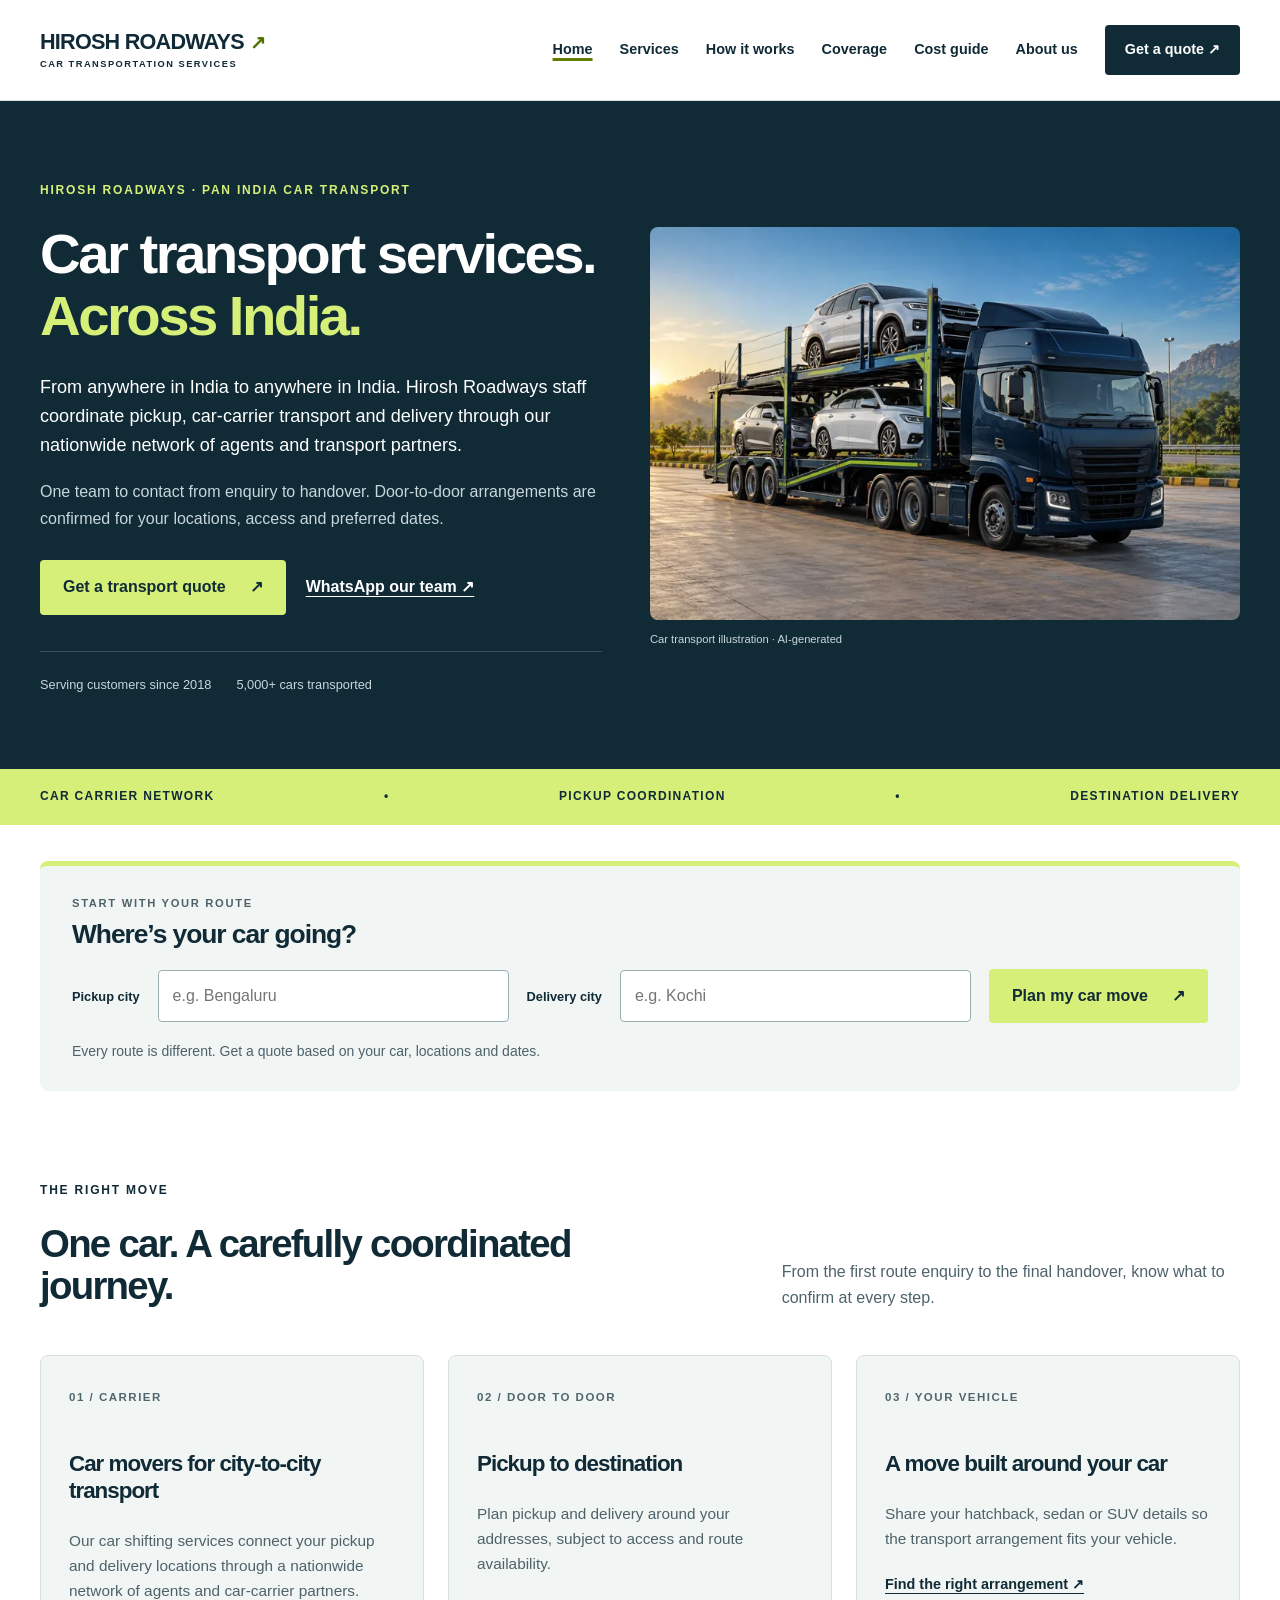
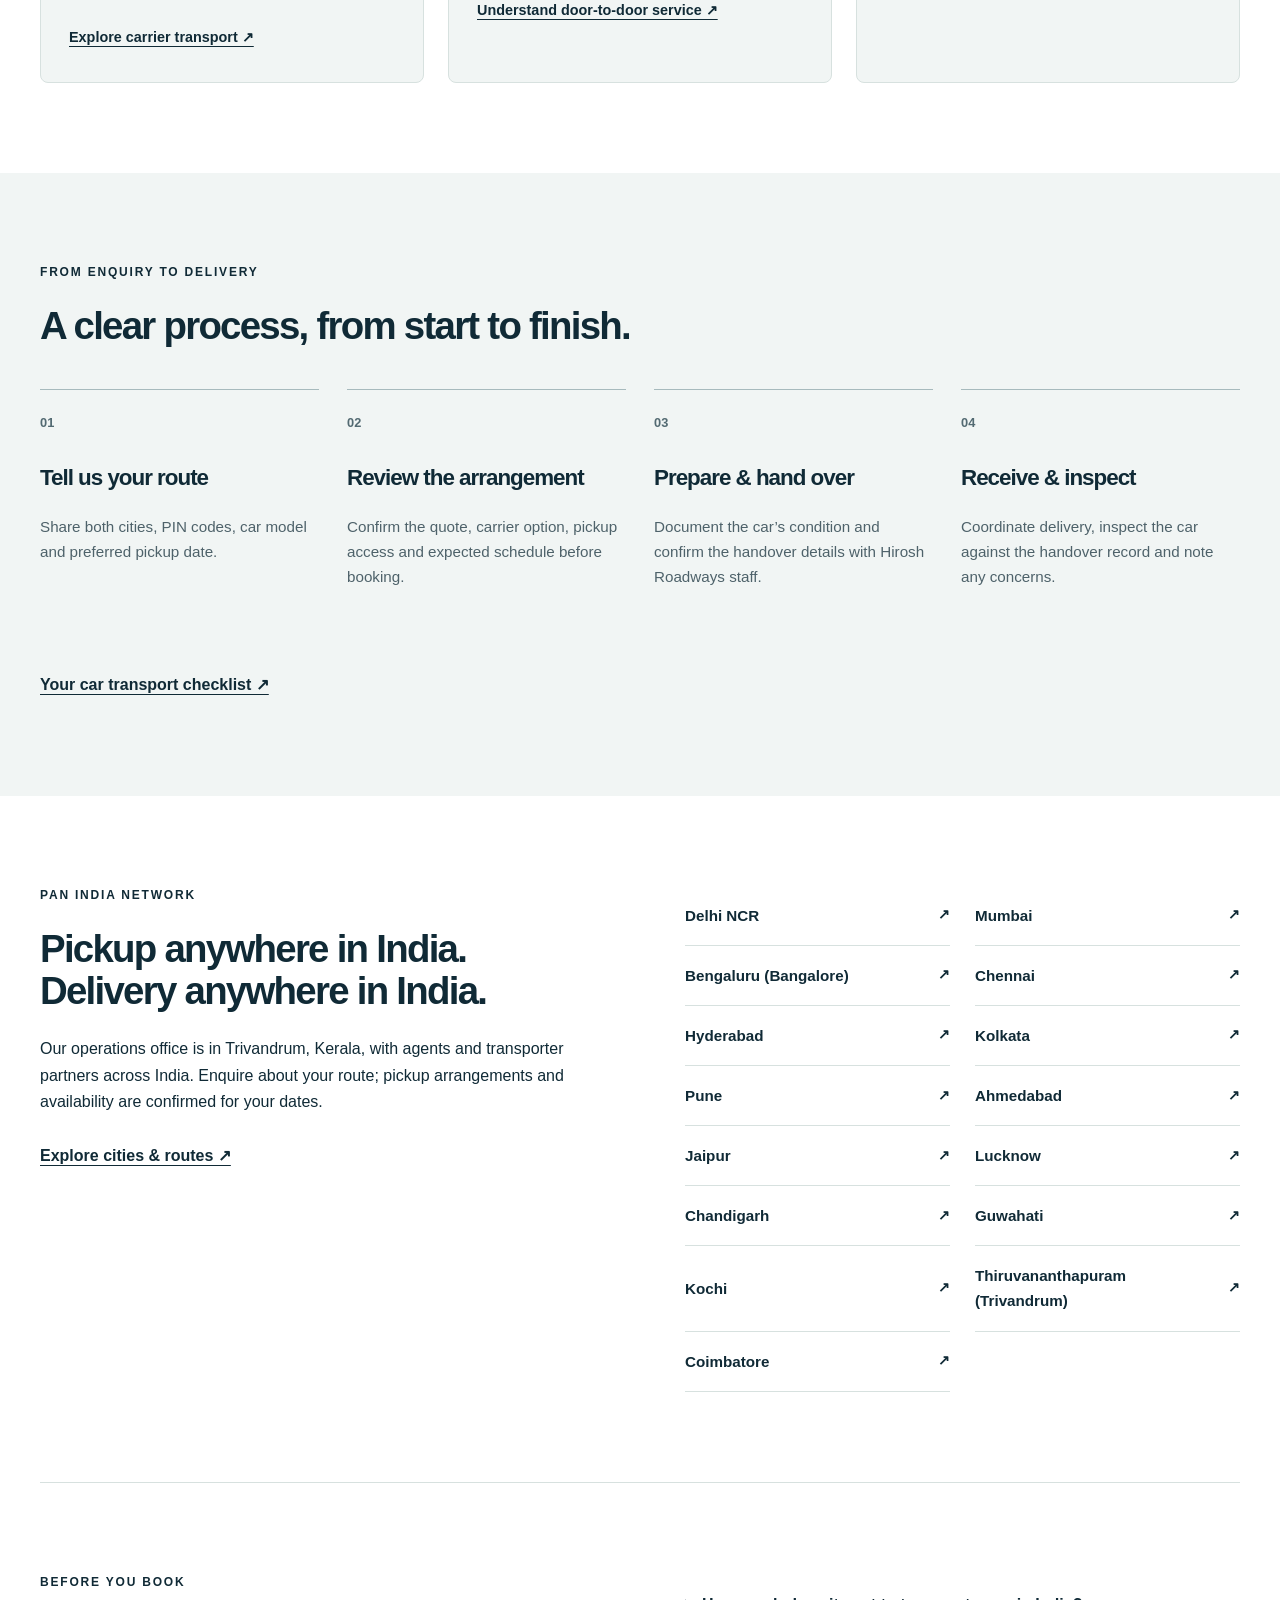
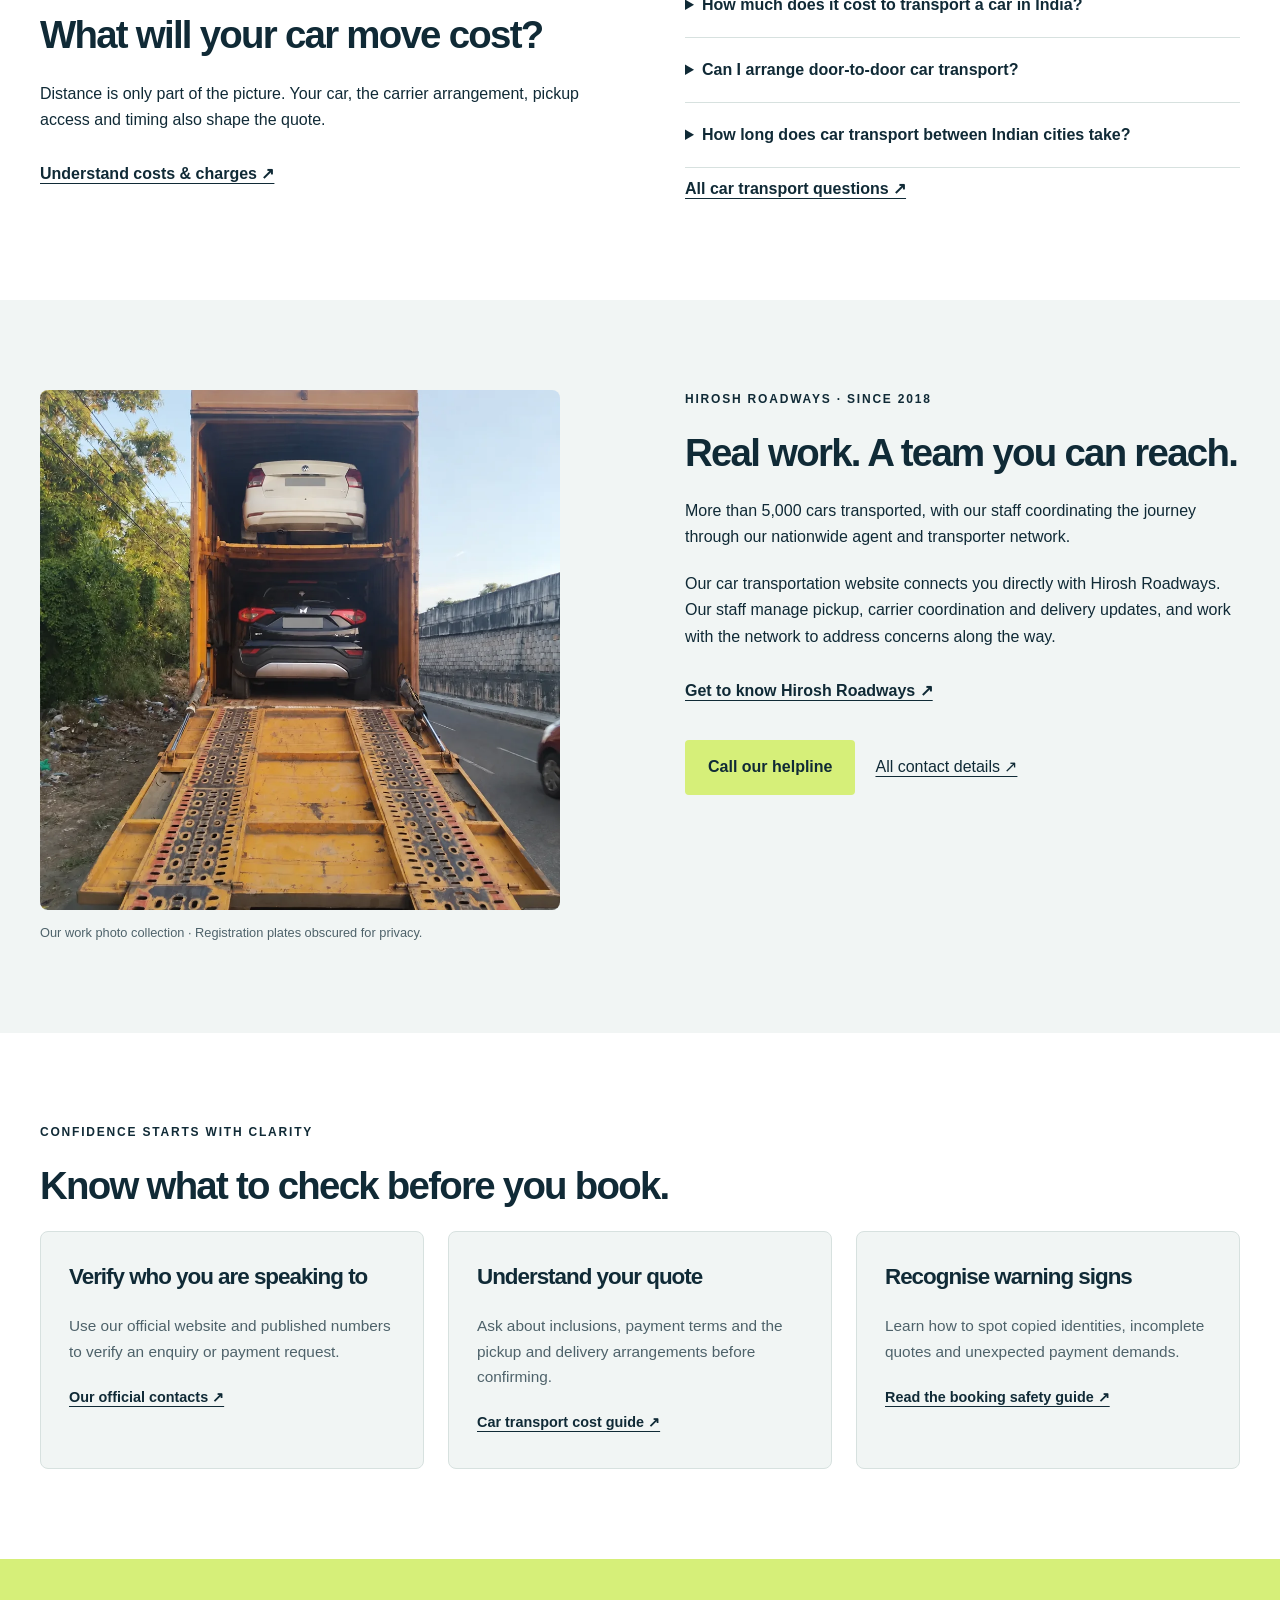
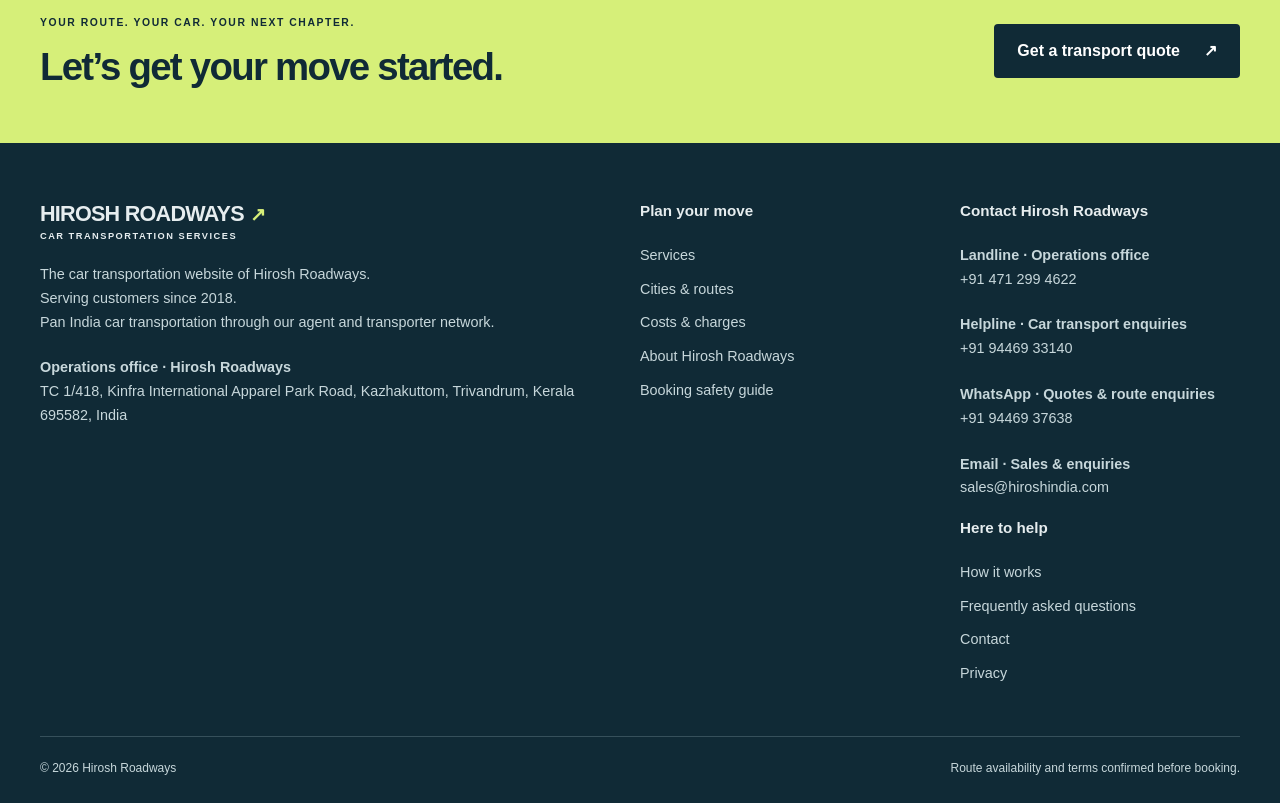
==== commit 90a2c4d1: "Describe nationwide car shifting services on homepage" ====
--- a/index.html
+++ b/index.html
@@ -1 +1 @@
-<!doctype html><html lang="en-IN"><head><meta charset="utf-8"><meta name="viewport" content="width=device-width,initial-scale=1"><title>Car Transport Services Across India | Hirosh Roadways</title><meta name="description" content="Car transport from anywhere in India to anywhere in India through Hirosh Roadways’ nationwide agent and carrier network. Request a pickup and delivery quote."><link rel="canonical" href="https://hiroshcartransport.com/"><meta property="og:type" content="website"><meta property="og:locale" content="en_IN"><meta property="og:site_name" content="Hirosh Roadways"><meta property="og:title" content="Car Transport Services Across India | Hirosh Roadways"><meta property="og:description" content="Car transport from anywhere in India to anywhere in India through Hirosh Roadways’ nationwide agent and carrier network. Request a pickup and delivery quote."><meta property="og:url" content="https://hiroshcartransport.com/"><meta property="og:image" content="https://hiroshcartransport.com/assets/car-carrier-hero.webp"><meta property="og:image:alt" content="Illustrative car carrier image"><meta name="twitter:card" content="summary_large_image"><meta name="theme-color" content="#102a36"><link rel="icon" href="/assets/favicon.svg" type="image/svg+xml"><link rel="stylesheet" href="/assets/site.css"><script type="application/ld+json">{"@context":"https://schema.org","@graph":[{"@type":"Organization","@id":"https://hiroshcartransport.com/#organization","name":"Hirosh Roadways","url":"https://hiroshcartransport.com","address":{"@type":"PostalAddress","streetAddress":"TC 1/418, Kinfra International Apparel Park Road, Kazhakuttom","addressLocality":"Thiruvananthapuram","addressRegion":"Kerala","postalCode":"695582","addressCountry":"IN"},"telephone":"+919446933140","contactPoint":[{"@type":"ContactPoint","telephone":"+919446933140","contactType":"customer service","areaServed":"IN"},{"@type":"ContactPoint","telephone":"+914712994622","contactType":"operations office","email":"sales@hiroshindia.com"}],"email":"sales@hiroshindia.com"},{"@type":"WebSite","@id":"https://hiroshcartransport.com/#website","url":"https://hiroshcartransport.com","name":"Hirosh Roadways","publisher":{"@id":"https://hiroshcartransport.com/#organization"}},{"@type":"WebPage","@id":"https://hiroshcartransport.com/#webpage","url":"https://hiroshcartransport.com/","name":"Car Transport Services Across India | Hirosh Roadways","description":"Car transport from anywhere in India to anywhere in India through Hirosh Roadways’ nationwide agent and carrier network. Request a pickup and delivery quote.","isPartOf":{"@id":"https://hiroshcartransport.com/#website"}},{"@type":"Service","@id":"https://hiroshcartransport.com/#service","name":"Pan India car transportation","serviceType":"Car transport and door-to-door car shifting coordination","provider":{"@id":"https://hiroshcartransport.com/#organization"},"areaServed":{"@type":"Country","name":"India"},"url":"https://hiroshcartransport.com/"}]}</script><script src="/assets/site.js" defer></script></head><body><a class="skip" href="#main">Skip to content</a><header><div class="wrap header-inner"><a class="brand" href="/" aria-label="Hirosh Roadways home"><strong>HIROSH ROADWAYS<span aria-hidden="true">↗</span></strong><span>CAR TRANSPORTATION SERVICES</span></a><button class="menu-toggle" type="button" aria-expanded="false" aria-controls="main-nav" hidden>Menu</button><nav id="main-nav" aria-label="Main navigation"><a href="/" aria-current="page">Home</a><a href="/services/" >Services</a><a href="/how-it-works/" >How it works</a><a href="/coverage/" >Coverage</a><a href="/car-transport-cost/" >Cost guide</a><a href="/about/" >About us</a><a class="nav-quote" href="/quote/">Get a quote ↗</a></nav></div></header><main id="main"><section class="hero"><div class="wrap hero-grid"><div><p class="eyebrow">HIROSH ROADWAYS · PAN INDIA CAR TRANSPORT</p><h1>Car transport services.<br><em>Across India.</em></h1><p class="lead">From anywhere in India to anywhere in India. Hirosh Roadways staff coordinate pickup, car-carrier transport and delivery through our nationwide network of agents and transport partners.</p><p>One team to contact from enquiry to handover. Door-to-door arrangements are confirmed for your locations, access and preferred dates.</p><div class="actions"><a class="button" href="/quote/">Get a transport quote<span aria-hidden="true">↗</span></a><a class="text-link" href="https://wa.me/919446937638">WhatsApp our team ↗</a></div><div class="hero-notes"><span>Serving customers since 2018</span><span>5,000+ cars transported</span></div></div><figure class="hero-photo"><img src="/assets/car-carrier-hero.webp" srcset="/assets/car-carrier-hero-small.webp 768w, /assets/car-carrier-hero.webp 1536w" sizes="(max-width:1000px) 100vw, 52vw" width="1536" height="1024" fetchpriority="high" alt="Illustration of cars on a carrier beside an Indian highway"><figcaption>Car transport illustration · AI-generated</figcaption></figure></div></section><div class="service-strip"><div class="wrap">CAR CARRIER NETWORK <span>•</span> PICKUP COORDINATION <span>•</span> DESTINATION DELIVERY</div></div><div class="wrap route-start"><aside class="route-panel route-wide"><p class="eyebrow">START WITH YOUR ROUTE</p><h2>Where’s your car going?</h2><form action="/quote/" method="get"><label for="hero-from">Pickup city</label><input id="hero-from" name="from" placeholder="e.g. Bengaluru" required maxlength="100" autocomplete="off"><label for="hero-to">Delivery city</label><input id="hero-to" name="to" placeholder="e.g. Kochi" required maxlength="100" autocomplete="off"><button class="button" type="submit">Plan my car move <span aria-hidden="true">↗</span></button></form><p class="small">Every route is different. Get a quote based on your car, locations and dates.</p></aside></div><section class="wrap section"><div class="section-heading"><div><p class="eyebrow">THE RIGHT MOVE</p><h2>One car. A carefully coordinated journey.</h2></div><p>From the first route enquiry to the final handover, know what to confirm at every step.</p></div><div class="cards"><article><span class="index">01 / CARRIER</span><h3>Car movers for city-to-city transport</h3><p>Coordinate long-distance car transportation through our transporter and car-carrier network.</p><a href="/services/#carrier">Explore carrier transport ↗</a></article><article><span class="index">02 / DOOR TO DOOR</span><h3>Pickup to destination</h3><p>Plan pickup and delivery around your addresses, subject to access and route availability.</p><a href="/services/#door-to-door">Understand door-to-door service ↗</a></article><article><span class="index">03 / YOUR VEHICLE</span><h3>A move built around your car</h3><p>Share your hatchback, sedan or SUV details so the transport arrangement fits your vehicle.</p><a href="/services/#vehicle">Find the right arrangement ↗</a></article></div></section><section class="section tinted"><div class="wrap"><p class="eyebrow">FROM ENQUIRY TO DELIVERY</p><h2>A clear process, from start to finish.</h2><ol class="steps"><li><h3>Tell us your route</h3><p>Share both cities, PIN codes, car model and preferred pickup date.</p></li><li><h3>Review the arrangement</h3><p>Confirm the quote, carrier option, pickup access and expected schedule before booking.</p></li><li><h3>Prepare & hand over</h3><p>Document the car’s condition and confirm the handover details with Hirosh Roadways staff.</p></li><li><h3>Receive & inspect</h3><p>Coordinate delivery, inspect the car against the handover record and note any concerns.</p></li></ol><a class="text-link" href="/how-it-works/">Your car transport checklist ↗</a></div></section><section class="wrap section split"><div><p class="eyebrow">PAN INDIA NETWORK</p><h2>Pickup anywhere in India.<br>Delivery anywhere in India.</h2><p>Our operations office is in Trivandrum, Kerala, with agents and transporter partners across India. Enquire about your route; pickup arrangements and availability are confirmed for your dates.</p><a class="text-link" href="/coverage/">Explore cities & routes ↗</a></div><div class="city-list"><a href="/quote/?from=Delhi%20NCR">Delhi NCR<span aria-hidden="true">↗</span></a><a href="/quote/?from=Mumbai">Mumbai<span aria-hidden="true">↗</span></a><a href="/quote/?from=Bengaluru%20(Bangalore)">Bengaluru (Bangalore)<span aria-hidden="true">↗</span></a><a href="/quote/?from=Chennai">Chennai<span aria-hidden="true">↗</span></a><a href="/quote/?from=Hyderabad">Hyderabad<span aria-hidden="true">↗</span></a><a href="/quote/?from=Kolkata">Kolkata<span aria-hidden="true">↗</span></a><a href="/quote/?from=Pune">Pune<span aria-hidden="true">↗</span></a><a href="/quote/?from=Ahmedabad">Ahmedabad<span aria-hidden="true">↗</span></a><a href="/quote/?from=Jaipur">Jaipur<span aria-hidden="true">↗</span></a><a href="/quote/?from=Lucknow">Lucknow<span aria-hidden="true">↗</span></a><a href="/quote/?from=Chandigarh">Chandigarh<span aria-hidden="true">↗</span></a><a href="/quote/?from=Guwahati">Guwahati<span aria-hidden="true">↗</span></a><a href="/quote/?from=Kochi">Kochi<span aria-hidden="true">↗</span></a><a href="/quote/?from=Thiruvananthapuram%20(Trivandrum)">Thiruvananthapuram (Trivandrum)<span aria-hidden="true">↗</span></a><a href="/quote/?from=Coimbatore">Coimbatore<span aria-hidden="true">↗</span></a></div></section><section class="wrap section split border-top"><div><p class="eyebrow">BEFORE YOU BOOK</p><h2>What will your car move cost?</h2><p>Distance is only part of the picture. Your car, the carrier arrangement, pickup access and timing also shape the quote.</p><a class="text-link" href="/car-transport-cost/">Understand costs & charges ↗</a></div><div><details><summary>How much does it cost to transport a car in India?</summary><p>The quote depends on the pickup and delivery locations, car size, carrier availability, transport arrangement and preferred dates. Share these details for a route-specific quote, and confirm pickup, delivery, payment terms and any optional cover before booking.</p></details><details><summary>Can I arrange door-to-door car transport?</summary><p>Door-to-door pickup and delivery can be coordinated where access and local carrier arrangements allow. If a large carrier cannot reach your address, agree on an accessible handover point and any last-mile movement before booking.</p></details><details><summary>How long does car transport between Indian cities take?</summary><p>Timing depends on both locations, pickup readiness and the carrier schedule. Share your cities, PIN codes and preferred date so our staff can check the route through our nationwide network. Ask for separate pickup and transit estimates; traffic, weather and loading schedules can affect delivery.</p></details><a class="text-link" href="/faq/">All car transport questions ↗</a></div></section><section class="section tinted"><div class="wrap split"><figure class="work-photo"><img src="/assets/hirosh-work.webp" width="1024" height="1024" loading="lazy" decoding="async" alt="Cars on a carrier in a Hirosh Roadways work photograph"><figcaption>Our work photo collection · Registration plates obscured for privacy.</figcaption></figure><div><p class="eyebrow">HIROSH ROADWAYS · SINCE 2018</p><h2>Real work. A team you can reach.</h2><p>More than 5,000 cars transported, with our staff coordinating the journey through our nationwide agent and transporter network.</p><p>Our car transportation website connects you directly with Hirosh Roadways. Our staff manage pickup, carrier coordination and delivery updates, and work with the network to address concerns along the way.</p><a class="text-link" href="/about/">Get to know Hirosh Roadways ↗</a><div class="actions"><a class="button" href="tel:+919446933140">Call our helpline</a><a href="/contact/">All contact details ↗</a></div></div></div></section><section class="wrap section"><p class="eyebrow">CONFIDENCE STARTS WITH CLARITY</p><h2>Know what to check before you book.</h2><div class="cards"><article><h3>Verify who you are speaking to</h3><p>Use our official website and published numbers to verify an enquiry or payment request.</p><a href="/contact/">Our official contacts ↗</a></article><article><h3>Understand your quote</h3><p>Ask about inclusions, payment terms and the pickup and delivery arrangements before confirming.</p><a href="/car-transport-cost/">Car transport cost guide ↗</a></article><article><h3>Recognise warning signs</h3><p>Learn how to spot copied identities, incomplete quotes and unexpected payment demands.</p><a href="/car-transport-safety/">Read the booking safety guide ↗</a></article></div></section><section class="closing"><div class="wrap"><div><p class="eyebrow">YOUR ROUTE. YOUR CAR. YOUR NEXT CHAPTER.</p><h2>Let’s get your move started.</h2></div><a class="button" href="/quote/">Get a transport quote<span aria-hidden="true">↗</span></a></div></section></main><footer><div class="wrap footer-grid"><div><a class="brand" href="/"><strong>HIROSH ROADWAYS<span aria-hidden="true">↗</span></strong><span>CAR TRANSPORTATION SERVICES</span></a><p>The car transportation website of Hirosh Roadways.<br>Serving customers since 2018.<br>Pan India car transportation through our agent and transporter network.</p><p><strong>Operations office · Hirosh Roadways</strong><br>TC 1/418, Kinfra International Apparel Park Road, Kazhakuttom, Trivandrum, Kerala 695582, India</p></div><div><h2>Plan your move</h2><a href="/services/">Services</a><a href="/coverage/">Cities & routes</a><a href="/car-transport-cost/">Costs & charges</a><a href="/about/">About Hirosh Roadways</a><a href="/car-transport-safety/">Booking safety guide</a></div><div><h2>Contact Hirosh Roadways</h2><div class="contact-details"><p><strong>Landline · Operations office</strong><br><a href="tel:+914712994622">+91 471 299 4622</a></p><p><strong>Helpline · Car transport enquiries</strong><br><a href="tel:+919446933140">+91 94469 33140</a></p><p><strong>WhatsApp · Quotes & route enquiries</strong><br><a href="https://wa.me/919446937638">+91 94469 37638</a></p><p><strong>Email · Sales & enquiries</strong><br><a href="mailto:sales@hiroshindia.com">sales@hiroshindia.com</a></p></div><h2>Here to help</h2><a href="/how-it-works/">How it works</a><a href="/faq/">Frequently asked questions</a><a href="/contact/">Contact</a><a href="/privacy/">Privacy</a></div></div><div class="wrap footer-bottom"><span>© 2026 Hirosh Roadways</span><span>Route availability and terms confirmed before booking.</span></div></footer><div class="mobile-cta" aria-label="Enquiry options"><a href="tel:+919446933140">Call</a><a href="https://wa.me/919446937638">WhatsApp</a><a href="/quote/">Get a quote ↗</a></div></body></html>
+<!doctype html><html lang="en-IN"><head><meta charset="utf-8"><meta name="viewport" content="width=device-width,initial-scale=1"><title>Car Transport Services Across India | Hirosh Roadways</title><meta name="description" content="Car transport from anywhere in India to anywhere in India through Hirosh Roadways’ nationwide agent and carrier network. Request a pickup and delivery quote."><link rel="canonical" href="https://hiroshcartransport.com/"><meta property="og:type" content="website"><meta property="og:locale" content="en_IN"><meta property="og:site_name" content="Hirosh Roadways"><meta property="og:title" content="Car Transport Services Across India | Hirosh Roadways"><meta property="og:description" content="Car transport from anywhere in India to anywhere in India through Hirosh Roadways’ nationwide agent and carrier network. Request a pickup and delivery quote."><meta property="og:url" content="https://hiroshcartransport.com/"><meta property="og:image" content="https://hiroshcartransport.com/assets/car-carrier-hero.webp"><meta property="og:image:alt" content="Illustrative car carrier image"><meta name="twitter:card" content="summary_large_image"><meta name="theme-color" content="#102a36"><link rel="icon" href="/assets/favicon.svg" type="image/svg+xml"><link rel="stylesheet" href="/assets/site.css"><script type="application/ld+json">{"@context":"https://schema.org","@graph":[{"@type":"Organization","@id":"https://hiroshcartransport.com/#organization","name":"Hirosh Roadways","url":"https://hiroshcartransport.com","address":{"@type":"PostalAddress","streetAddress":"TC 1/418, Kinfra International Apparel Park Road, Kazhakuttom","addressLocality":"Thiruvananthapuram","addressRegion":"Kerala","postalCode":"695582","addressCountry":"IN"},"telephone":"+919446933140","contactPoint":[{"@type":"ContactPoint","telephone":"+919446933140","contactType":"customer service","areaServed":"IN"},{"@type":"ContactPoint","telephone":"+914712994622","contactType":"operations office","email":"sales@hiroshindia.com"}],"email":"sales@hiroshindia.com"},{"@type":"WebSite","@id":"https://hiroshcartransport.com/#website","url":"https://hiroshcartransport.com","name":"Hirosh Roadways","publisher":{"@id":"https://hiroshcartransport.com/#organization"}},{"@type":"WebPage","@id":"https://hiroshcartransport.com/#webpage","url":"https://hiroshcartransport.com/","name":"Car Transport Services Across India | Hirosh Roadways","description":"Car transport from anywhere in India to anywhere in India through Hirosh Roadways’ nationwide agent and carrier network. Request a pickup and delivery quote.","isPartOf":{"@id":"https://hiroshcartransport.com/#website"}},{"@type":"Service","@id":"https://hiroshcartransport.com/#service","name":"Pan India car transportation","serviceType":"Car transport and door-to-door car shifting coordination","provider":{"@id":"https://hiroshcartransport.com/#organization"},"areaServed":{"@type":"Country","name":"India"},"url":"https://hiroshcartransport.com/"}]}</script><script src="/assets/site.js" defer></script></head><body><a class="skip" href="#main">Skip to content</a><header><div class="wrap header-inner"><a class="brand" href="/" aria-label="Hirosh Roadways home"><strong>HIROSH ROADWAYS<span aria-hidden="true">↗</span></strong><span>CAR TRANSPORTATION SERVICES</span></a><button class="menu-toggle" type="button" aria-expanded="false" aria-controls="main-nav" hidden>Menu</button><nav id="main-nav" aria-label="Main navigation"><a href="/" aria-current="page">Home</a><a href="/services/" >Services</a><a href="/how-it-works/" >How it works</a><a href="/coverage/" >Coverage</a><a href="/car-transport-cost/" >Cost guide</a><a href="/about/" >About us</a><a class="nav-quote" href="/quote/">Get a quote ↗</a></nav></div></header><main id="main"><section class="hero"><div class="wrap hero-grid"><div><p class="eyebrow">HIROSH ROADWAYS · PAN INDIA CAR TRANSPORT</p><h1>Car transport services.<br><em>Across India.</em></h1><p class="lead">From anywhere in India to anywhere in India. Hirosh Roadways staff coordinate pickup, car-carrier transport and delivery through our nationwide network of agents and transport partners.</p><p>One team to contact from enquiry to handover. Door-to-door arrangements are confirmed for your locations, access and preferred dates.</p><div class="actions"><a class="button" href="/quote/">Get a transport quote<span aria-hidden="true">↗</span></a><a class="text-link" href="https://wa.me/919446937638">WhatsApp our team ↗</a></div><div class="hero-notes"><span>Serving customers since 2018</span><span>5,000+ cars transported</span></div></div><figure class="hero-photo"><img src="/assets/car-carrier-hero.webp" srcset="/assets/car-carrier-hero-small.webp 768w, /assets/car-carrier-hero.webp 1536w" sizes="(max-width:1000px) 100vw, 52vw" width="1536" height="1024" fetchpriority="high" alt="Illustration of cars on a carrier beside an Indian highway"><figcaption>Car transport illustration · AI-generated</figcaption></figure></div></section><div class="service-strip"><div class="wrap">CAR CARRIER NETWORK <span>•</span> PICKUP COORDINATION <span>•</span> DESTINATION DELIVERY</div></div><div class="wrap route-start"><aside class="route-panel route-wide"><p class="eyebrow">START WITH YOUR ROUTE</p><h2>Where’s your car going?</h2><form action="/quote/" method="get"><label for="hero-from">Pickup city</label><input id="hero-from" name="from" placeholder="e.g. Bengaluru" required maxlength="100" autocomplete="off"><label for="hero-to">Delivery city</label><input id="hero-to" name="to" placeholder="e.g. Kochi" required maxlength="100" autocomplete="off"><button class="button" type="submit">Plan my car move <span aria-hidden="true">↗</span></button></form><p class="small">Every route is different. Get a quote based on your car, locations and dates.</p></aside></div><section class="wrap section"><div class="section-heading"><div><p class="eyebrow">THE RIGHT MOVE</p><h2>One car. A carefully coordinated journey.</h2></div><p>From the first route enquiry to the final handover, know what to confirm at every step.</p></div><div class="cards"><article><span class="index">01 / CARRIER</span><h3>Car movers for city-to-city transport</h3><p>Our car shifting services connect your pickup and delivery locations through a nationwide network of agents and car-carrier partners.</p><a href="/services/#carrier">Explore carrier transport ↗</a></article><article><span class="index">02 / DOOR TO DOOR</span><h3>Pickup to destination</h3><p>Plan pickup and delivery around your addresses, subject to access and route availability.</p><a href="/services/#door-to-door">Understand door-to-door service ↗</a></article><article><span class="index">03 / YOUR VEHICLE</span><h3>A move built around your car</h3><p>Share your hatchback, sedan or SUV details so the transport arrangement fits your vehicle.</p><a href="/services/#vehicle">Find the right arrangement ↗</a></article></div></section><section class="section tinted"><div class="wrap"><p class="eyebrow">FROM ENQUIRY TO DELIVERY</p><h2>A clear process, from start to finish.</h2><ol class="steps"><li><h3>Tell us your route</h3><p>Share both cities, PIN codes, car model and preferred pickup date.</p></li><li><h3>Review the arrangement</h3><p>Confirm the quote, carrier option, pickup access and expected schedule before booking.</p></li><li><h3>Prepare & hand over</h3><p>Document the car’s condition and confirm the handover details with Hirosh Roadways staff.</p></li><li><h3>Receive & inspect</h3><p>Coordinate delivery, inspect the car against the handover record and note any concerns.</p></li></ol><a class="text-link" href="/how-it-works/">Your car transport checklist ↗</a></div></section><section class="wrap section split"><div><p class="eyebrow">PAN INDIA NETWORK</p><h2>Pickup anywhere in India.<br>Delivery anywhere in India.</h2><p>Our operations office is in Trivandrum, Kerala, with agents and transporter partners across India. Enquire about your route; pickup arrangements and availability are confirmed for your dates.</p><a class="text-link" href="/coverage/">Explore cities & routes ↗</a></div><div class="city-list"><a href="/quote/?from=Delhi%20NCR">Delhi NCR<span aria-hidden="true">↗</span></a><a href="/quote/?from=Mumbai">Mumbai<span aria-hidden="true">↗</span></a><a href="/quote/?from=Bengaluru%20(Bangalore)">Bengaluru (Bangalore)<span aria-hidden="true">↗</span></a><a href="/quote/?from=Chennai">Chennai<span aria-hidden="true">↗</span></a><a href="/quote/?from=Hyderabad">Hyderabad<span aria-hidden="true">↗</span></a><a href="/quote/?from=Kolkata">Kolkata<span aria-hidden="true">↗</span></a><a href="/quote/?from=Pune">Pune<span aria-hidden="true">↗</span></a><a href="/quote/?from=Ahmedabad">Ahmedabad<span aria-hidden="true">↗</span></a><a href="/quote/?from=Jaipur">Jaipur<span aria-hidden="true">↗</span></a><a href="/quote/?from=Lucknow">Lucknow<span aria-hidden="true">↗</span></a><a href="/quote/?from=Chandigarh">Chandigarh<span aria-hidden="true">↗</span></a><a href="/quote/?from=Guwahati">Guwahati<span aria-hidden="true">↗</span></a><a href="/quote/?from=Kochi">Kochi<span aria-hidden="true">↗</span></a><a href="/quote/?from=Thiruvananthapuram%20(Trivandrum)">Thiruvananthapuram (Trivandrum)<span aria-hidden="true">↗</span></a><a href="/quote/?from=Coimbatore">Coimbatore<span aria-hidden="true">↗</span></a></div></section><section class="wrap section split border-top"><div><p class="eyebrow">BEFORE YOU BOOK</p><h2>What will your car move cost?</h2><p>Distance is only part of the picture. Your car, the carrier arrangement, pickup access and timing also shape the quote.</p><a class="text-link" href="/car-transport-cost/">Understand costs & charges ↗</a></div><div><details><summary>How much does it cost to transport a car in India?</summary><p>The quote depends on the pickup and delivery locations, car size, carrier availability, transport arrangement and preferred dates. Share these details for a route-specific quote, and confirm pickup, delivery, payment terms and any optional cover before booking.</p></details><details><summary>Can I arrange door-to-door car transport?</summary><p>Door-to-door pickup and delivery can be coordinated where access and local carrier arrangements allow. If a large carrier cannot reach your address, agree on an accessible handover point and any last-mile movement before booking.</p></details><details><summary>How long does car transport between Indian cities take?</summary><p>Timing depends on both locations, pickup readiness and the carrier schedule. Share your cities, PIN codes and preferred date so our staff can check the route through our nationwide network. Ask for separate pickup and transit estimates; traffic, weather and loading schedules can affect delivery.</p></details><a class="text-link" href="/faq/">All car transport questions ↗</a></div></section><section class="section tinted"><div class="wrap split"><figure class="work-photo"><img src="/assets/hirosh-work.webp" width="1024" height="1024" loading="lazy" decoding="async" alt="Cars on a carrier in a Hirosh Roadways work photograph"><figcaption>Our work photo collection · Registration plates obscured for privacy.</figcaption></figure><div><p class="eyebrow">HIROSH ROADWAYS · SINCE 2018</p><h2>Real work. A team you can reach.</h2><p>More than 5,000 cars transported, with our staff coordinating the journey through our nationwide agent and transporter network.</p><p>Our car transportation website connects you directly with Hirosh Roadways. Our staff manage pickup, carrier coordination and delivery updates, and work with the network to address concerns along the way.</p><a class="text-link" href="/about/">Get to know Hirosh Roadways ↗</a><div class="actions"><a class="button" href="tel:+919446933140">Call our helpline</a><a href="/contact/">All contact details ↗</a></div></div></div></section><section class="wrap section"><p class="eyebrow">CONFIDENCE STARTS WITH CLARITY</p><h2>Know what to check before you book.</h2><div class="cards"><article><h3>Verify who you are speaking to</h3><p>Use our official website and published numbers to verify an enquiry or payment request.</p><a href="/contact/">Our official contacts ↗</a></article><article><h3>Understand your quote</h3><p>Ask about inclusions, payment terms and the pickup and delivery arrangements before confirming.</p><a href="/car-transport-cost/">Car transport cost guide ↗</a></article><article><h3>Recognise warning signs</h3><p>Learn how to spot copied identities, incomplete quotes and unexpected payment demands.</p><a href="/car-transport-safety/">Read the booking safety guide ↗</a></article></div></section><section class="closing"><div class="wrap"><div><p class="eyebrow">YOUR ROUTE. YOUR CAR. YOUR NEXT CHAPTER.</p><h2>Let’s get your move started.</h2></div><a class="button" href="/quote/">Get a transport quote<span aria-hidden="true">↗</span></a></div></section></main><footer><div class="wrap footer-grid"><div><a class="brand" href="/"><strong>HIROSH ROADWAYS<span aria-hidden="true">↗</span></strong><span>CAR TRANSPORTATION SERVICES</span></a><p>The car transportation website of Hirosh Roadways.<br>Serving customers since 2018.<br>Pan India car transportation through our agent and transporter network.</p><p><strong>Operations office · Hirosh Roadways</strong><br>TC 1/418, Kinfra International Apparel Park Road, Kazhakuttom, Trivandrum, Kerala 695582, India</p></div><div><h2>Plan your move</h2><a href="/services/">Services</a><a href="/coverage/">Cities & routes</a><a href="/car-transport-cost/">Costs & charges</a><a href="/about/">About Hirosh Roadways</a><a href="/car-transport-safety/">Booking safety guide</a></div><div><h2>Contact Hirosh Roadways</h2><div class="contact-details"><p><strong>Landline · Operations office</strong><br><a href="tel:+914712994622">+91 471 299 4622</a></p><p><strong>Helpline · Car transport enquiries</strong><br><a href="tel:+919446933140">+91 94469 33140</a></p><p><strong>WhatsApp · Quotes & route enquiries</strong><br><a href="https://wa.me/919446937638">+91 94469 37638</a></p><p><strong>Email · Sales & enquiries</strong><br><a href="mailto:sales@hiroshindia.com">sales@hiroshindia.com</a></p></div><h2>Here to help</h2><a href="/how-it-works/">How it works</a><a href="/faq/">Frequently asked questions</a><a href="/contact/">Contact</a><a href="/privacy/">Privacy</a></div></div><div class="wrap footer-bottom"><span>© 2026 Hirosh Roadways</span><span>Route availability and terms confirmed before booking.</span></div></footer><div class="mobile-cta" aria-label="Enquiry options"><a href="tel:+919446933140">Call</a><a href="https://wa.me/919446937638">WhatsApp</a><a href="/quote/">Get a quote ↗</a></div></body></html>
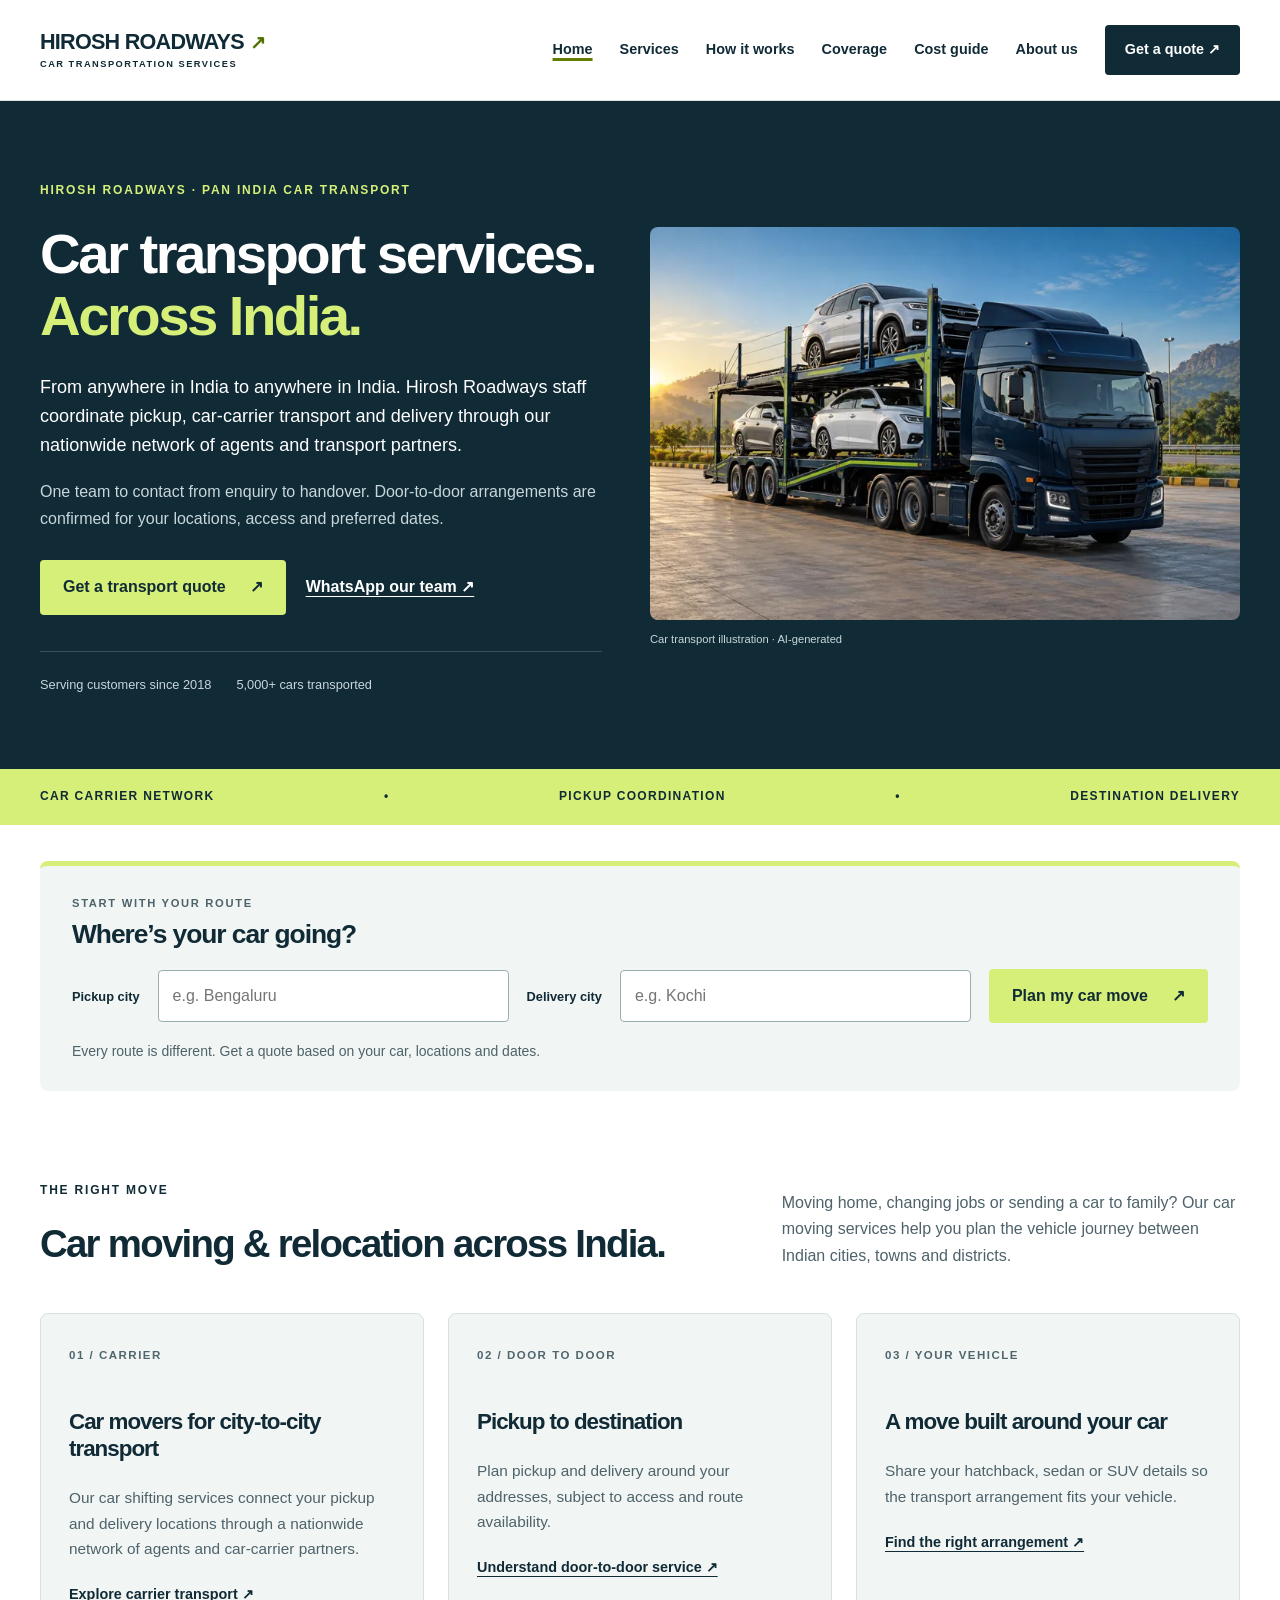
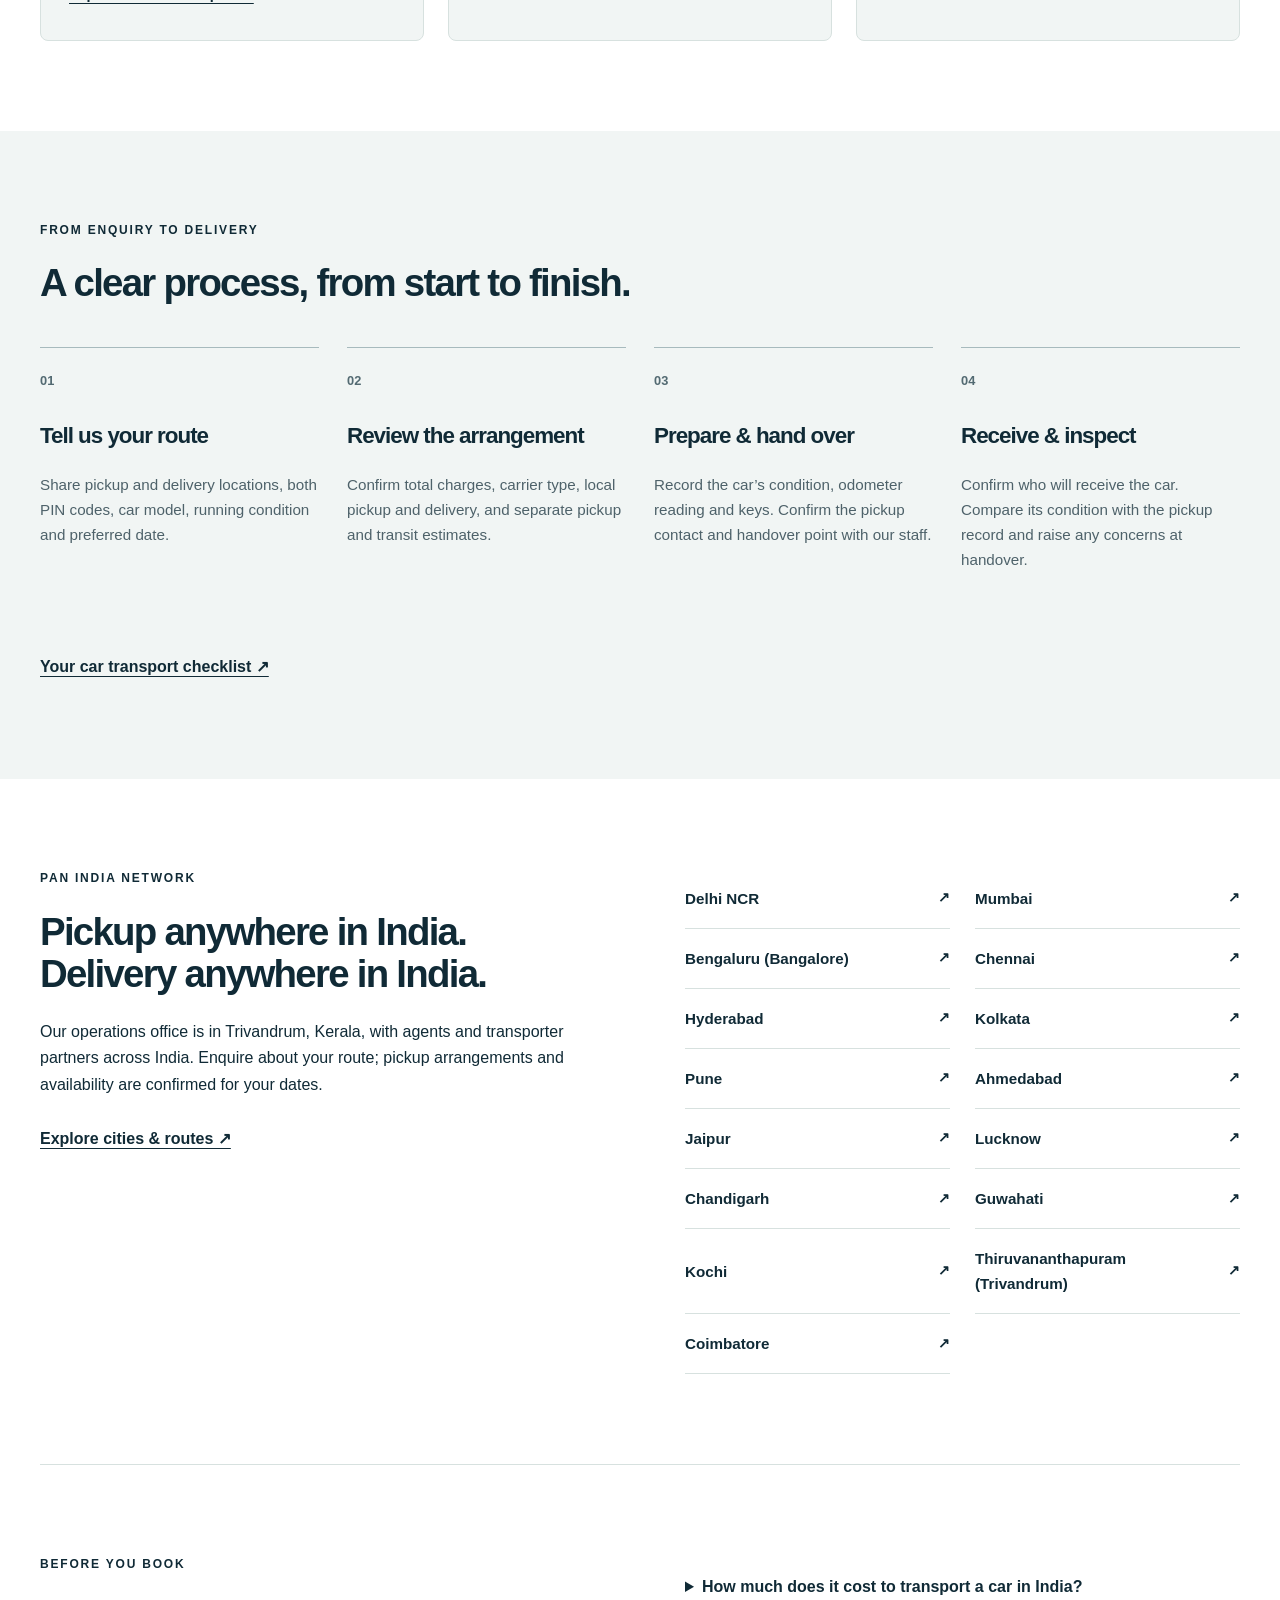
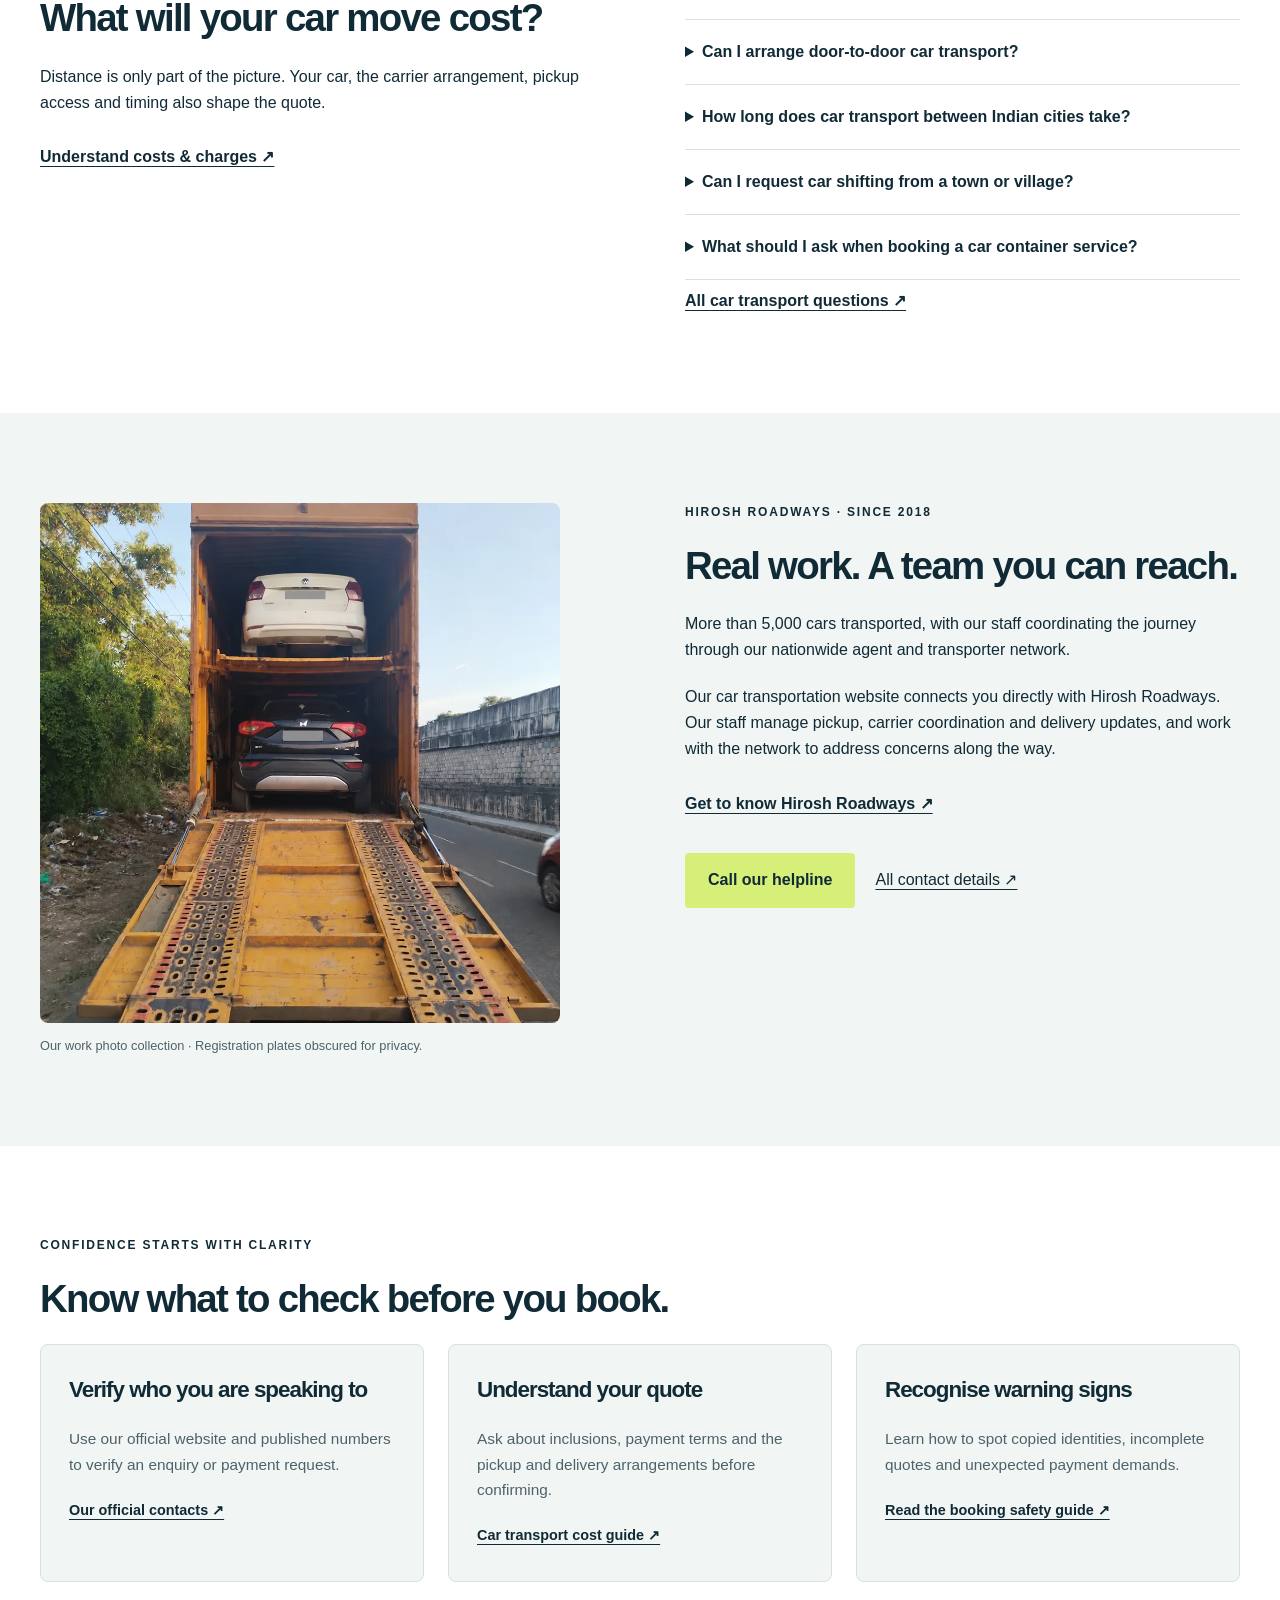
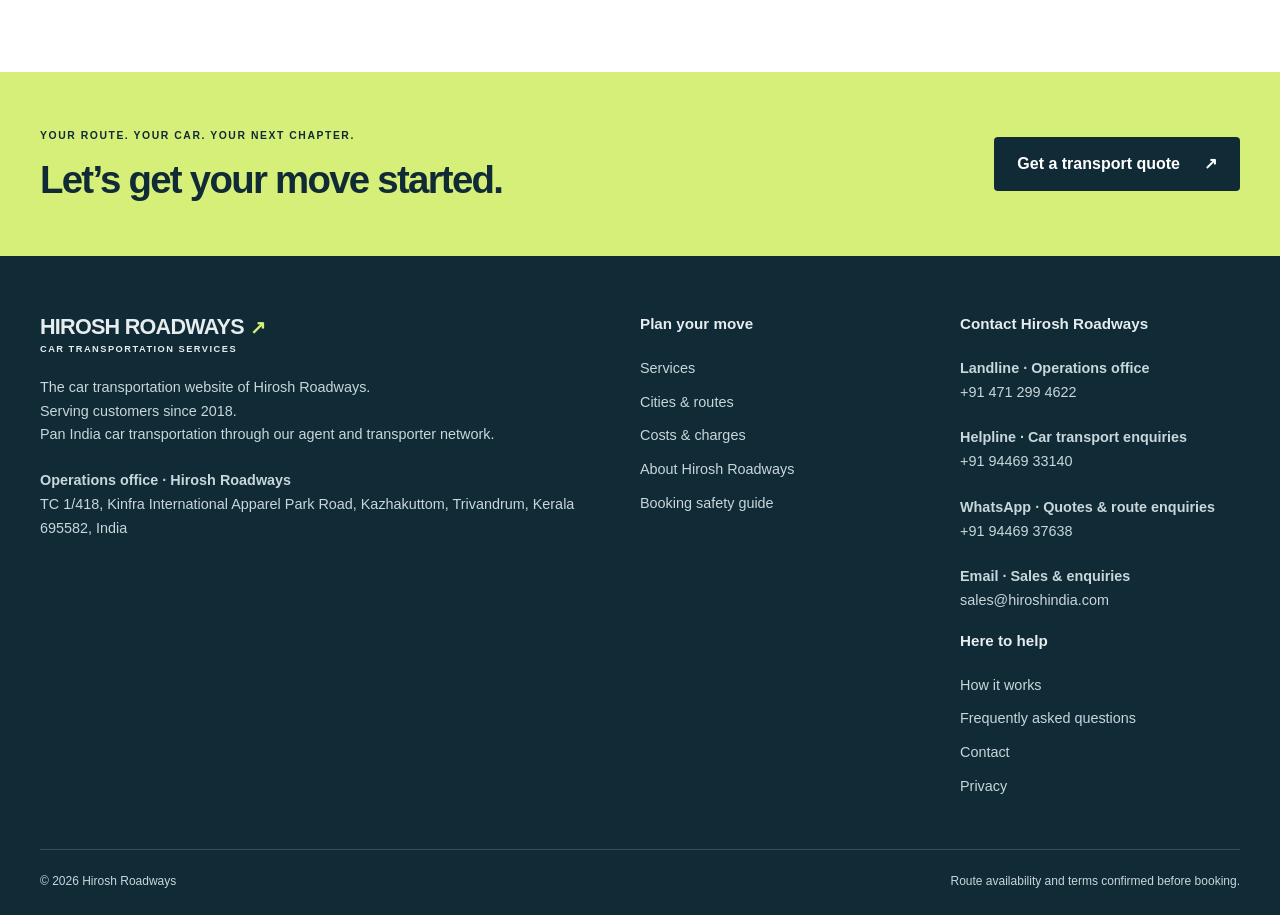
==== commit 26ef3c99: "Expand general nationwide car relocation guidance Explain car moving across cities, towns and distri" ====
--- a/index.html
+++ b/index.html
@@ -1 +1 @@
-<!doctype html><html lang="en-IN"><head><meta charset="utf-8"><meta name="viewport" content="width=device-width,initial-scale=1"><title>Car Transport Services Across India | Hirosh Roadways</title><meta name="description" content="Car transport from anywhere in India to anywhere in India through Hirosh Roadways’ nationwide agent and carrier network. Request a pickup and delivery quote."><link rel="canonical" href="https://hiroshcartransport.com/"><meta property="og:type" content="website"><meta property="og:locale" content="en_IN"><meta property="og:site_name" content="Hirosh Roadways"><meta property="og:title" content="Car Transport Services Across India | Hirosh Roadways"><meta property="og:description" content="Car transport from anywhere in India to anywhere in India through Hirosh Roadways’ nationwide agent and carrier network. Request a pickup and delivery quote."><meta property="og:url" content="https://hiroshcartransport.com/"><meta property="og:image" content="https://hiroshcartransport.com/assets/car-carrier-hero.webp"><meta property="og:image:alt" content="Illustrative car carrier image"><meta name="twitter:card" content="summary_large_image"><meta name="theme-color" content="#102a36"><link rel="icon" href="/assets/favicon.svg" type="image/svg+xml"><link rel="stylesheet" href="/assets/site.css"><script type="application/ld+json">{"@context":"https://schema.org","@graph":[{"@type":"Organization","@id":"https://hiroshcartransport.com/#organization","name":"Hirosh Roadways","url":"https://hiroshcartransport.com","address":{"@type":"PostalAddress","streetAddress":"TC 1/418, Kinfra International Apparel Park Road, Kazhakuttom","addressLocality":"Thiruvananthapuram","addressRegion":"Kerala","postalCode":"695582","addressCountry":"IN"},"telephone":"+919446933140","contactPoint":[{"@type":"ContactPoint","telephone":"+919446933140","contactType":"customer service","areaServed":"IN"},{"@type":"ContactPoint","telephone":"+914712994622","contactType":"operations office","email":"sales@hiroshindia.com"}],"email":"sales@hiroshindia.com"},{"@type":"WebSite","@id":"https://hiroshcartransport.com/#website","url":"https://hiroshcartransport.com","name":"Hirosh Roadways","publisher":{"@id":"https://hiroshcartransport.com/#organization"}},{"@type":"WebPage","@id":"https://hiroshcartransport.com/#webpage","url":"https://hiroshcartransport.com/","name":"Car Transport Services Across India | Hirosh Roadways","description":"Car transport from anywhere in India to anywhere in India through Hirosh Roadways’ nationwide agent and carrier network. Request a pickup and delivery quote.","isPartOf":{"@id":"https://hiroshcartransport.com/#website"}},{"@type":"Service","@id":"https://hiroshcartransport.com/#service","name":"Pan India car transportation","serviceType":"Car transport and door-to-door car shifting coordination","provider":{"@id":"https://hiroshcartransport.com/#organization"},"areaServed":{"@type":"Country","name":"India"},"url":"https://hiroshcartransport.com/"}]}</script><script src="/assets/site.js" defer></script></head><body><a class="skip" href="#main">Skip to content</a><header><div class="wrap header-inner"><a class="brand" href="/" aria-label="Hirosh Roadways home"><strong>HIROSH ROADWAYS<span aria-hidden="true">↗</span></strong><span>CAR TRANSPORTATION SERVICES</span></a><button class="menu-toggle" type="button" aria-expanded="false" aria-controls="main-nav" hidden>Menu</button><nav id="main-nav" aria-label="Main navigation"><a href="/" aria-current="page">Home</a><a href="/services/" >Services</a><a href="/how-it-works/" >How it works</a><a href="/coverage/" >Coverage</a><a href="/car-transport-cost/" >Cost guide</a><a href="/about/" >About us</a><a class="nav-quote" href="/quote/">Get a quote ↗</a></nav></div></header><main id="main"><section class="hero"><div class="wrap hero-grid"><div><p class="eyebrow">HIROSH ROADWAYS · PAN INDIA CAR TRANSPORT</p><h1>Car transport services.<br><em>Across India.</em></h1><p class="lead">From anywhere in India to anywhere in India. Hirosh Roadways staff coordinate pickup, car-carrier transport and delivery through our nationwide network of agents and transport partners.</p><p>One team to contact from enquiry to handover. Door-to-door arrangements are confirmed for your locations, access and preferred dates.</p><div class="actions"><a class="button" href="/quote/">Get a transport quote<span aria-hidden="true">↗</span></a><a class="text-link" href="https://wa.me/919446937638">WhatsApp our team ↗</a></div><div class="hero-notes"><span>Serving customers since 2018</span><span>5,000+ cars transported</span></div></div><figure class="hero-photo"><img src="/assets/car-carrier-hero.webp" srcset="/assets/car-carrier-hero-small.webp 768w, /assets/car-carrier-hero.webp 1536w" sizes="(max-width:1000px) 100vw, 52vw" width="1536" height="1024" fetchpriority="high" alt="Illustration of cars on a carrier beside an Indian highway"><figcaption>Car transport illustration · AI-generated</figcaption></figure></div></section><div class="service-strip"><div class="wrap">CAR CARRIER NETWORK <span>•</span> PICKUP COORDINATION <span>•</span> DESTINATION DELIVERY</div></div><div class="wrap route-start"><aside class="route-panel route-wide"><p class="eyebrow">START WITH YOUR ROUTE</p><h2>Where’s your car going?</h2><form action="/quote/" method="get"><label for="hero-from">Pickup city</label><input id="hero-from" name="from" placeholder="e.g. Bengaluru" required maxlength="100" autocomplete="off"><label for="hero-to">Delivery city</label><input id="hero-to" name="to" placeholder="e.g. Kochi" required maxlength="100" autocomplete="off"><button class="button" type="submit">Plan my car move <span aria-hidden="true">↗</span></button></form><p class="small">Every route is different. Get a quote based on your car, locations and dates.</p></aside></div><section class="wrap section"><div class="section-heading"><div><p class="eyebrow">THE RIGHT MOVE</p><h2>One car. A carefully coordinated journey.</h2></div><p>From the first route enquiry to the final handover, know what to confirm at every step.</p></div><div class="cards"><article><span class="index">01 / CARRIER</span><h3>Car movers for city-to-city transport</h3><p>Our car shifting services connect your pickup and delivery locations through a nationwide network of agents and car-carrier partners.</p><a href="/services/#carrier">Explore carrier transport ↗</a></article><article><span class="index">02 / DOOR TO DOOR</span><h3>Pickup to destination</h3><p>Plan pickup and delivery around your addresses, subject to access and route availability.</p><a href="/services/#door-to-door">Understand door-to-door service ↗</a></article><article><span class="index">03 / YOUR VEHICLE</span><h3>A move built around your car</h3><p>Share your hatchback, sedan or SUV details so the transport arrangement fits your vehicle.</p><a href="/services/#vehicle">Find the right arrangement ↗</a></article></div></section><section class="section tinted"><div class="wrap"><p class="eyebrow">FROM ENQUIRY TO DELIVERY</p><h2>A clear process, from start to finish.</h2><ol class="steps"><li><h3>Tell us your route</h3><p>Share both cities, PIN codes, car model and preferred pickup date.</p></li><li><h3>Review the arrangement</h3><p>Confirm the quote, carrier option, pickup access and expected schedule before booking.</p></li><li><h3>Prepare & hand over</h3><p>Document the car’s condition and confirm the handover details with Hirosh Roadways staff.</p></li><li><h3>Receive & inspect</h3><p>Coordinate delivery, inspect the car against the handover record and note any concerns.</p></li></ol><a class="text-link" href="/how-it-works/">Your car transport checklist ↗</a></div></section><section class="wrap section split"><div><p class="eyebrow">PAN INDIA NETWORK</p><h2>Pickup anywhere in India.<br>Delivery anywhere in India.</h2><p>Our operations office is in Trivandrum, Kerala, with agents and transporter partners across India. Enquire about your route; pickup arrangements and availability are confirmed for your dates.</p><a class="text-link" href="/coverage/">Explore cities & routes ↗</a></div><div class="city-list"><a href="/quote/?from=Delhi%20NCR">Delhi NCR<span aria-hidden="true">↗</span></a><a href="/quote/?from=Mumbai">Mumbai<span aria-hidden="true">↗</span></a><a href="/quote/?from=Bengaluru%20(Bangalore)">Bengaluru (Bangalore)<span aria-hidden="true">↗</span></a><a href="/quote/?from=Chennai">Chennai<span aria-hidden="true">↗</span></a><a href="/quote/?from=Hyderabad">Hyderabad<span aria-hidden="true">↗</span></a><a href="/quote/?from=Kolkata">Kolkata<span aria-hidden="true">↗</span></a><a href="/quote/?from=Pune">Pune<span aria-hidden="true">↗</span></a><a href="/quote/?from=Ahmedabad">Ahmedabad<span aria-hidden="true">↗</span></a><a href="/quote/?from=Jaipur">Jaipur<span aria-hidden="true">↗</span></a><a href="/quote/?from=Lucknow">Lucknow<span aria-hidden="true">↗</span></a><a href="/quote/?from=Chandigarh">Chandigarh<span aria-hidden="true">↗</span></a><a href="/quote/?from=Guwahati">Guwahati<span aria-hidden="true">↗</span></a><a href="/quote/?from=Kochi">Kochi<span aria-hidden="true">↗</span></a><a href="/quote/?from=Thiruvananthapuram%20(Trivandrum)">Thiruvananthapuram (Trivandrum)<span aria-hidden="true">↗</span></a><a href="/quote/?from=Coimbatore">Coimbatore<span aria-hidden="true">↗</span></a></div></section><section class="wrap section split border-top"><div><p class="eyebrow">BEFORE YOU BOOK</p><h2>What will your car move cost?</h2><p>Distance is only part of the picture. Your car, the carrier arrangement, pickup access and timing also shape the quote.</p><a class="text-link" href="/car-transport-cost/">Understand costs & charges ↗</a></div><div><details><summary>How much does it cost to transport a car in India?</summary><p>The quote depends on the pickup and delivery locations, car size, carrier availability, transport arrangement and preferred dates. Share these details for a route-specific quote, and confirm pickup, delivery, payment terms and any optional cover before booking.</p></details><details><summary>Can I arrange door-to-door car transport?</summary><p>Door-to-door pickup and delivery can be coordinated where access and local carrier arrangements allow. If a large carrier cannot reach your address, agree on an accessible handover point and any last-mile movement before booking.</p></details><details><summary>How long does car transport between Indian cities take?</summary><p>Timing depends on both locations, pickup readiness and the carrier schedule. Share your cities, PIN codes and preferred date so our staff can check the route through our nationwide network. Ask for separate pickup and transit estimates; traffic, weather and loading schedules can affect delivery.</p></details><a class="text-link" href="/faq/">All car transport questions ↗</a></div></section><section class="section tinted"><div class="wrap split"><figure class="work-photo"><img src="/assets/hirosh-work.webp" width="1024" height="1024" loading="lazy" decoding="async" alt="Cars on a carrier in a Hirosh Roadways work photograph"><figcaption>Our work photo collection · Registration plates obscured for privacy.</figcaption></figure><div><p class="eyebrow">HIROSH ROADWAYS · SINCE 2018</p><h2>Real work. A team you can reach.</h2><p>More than 5,000 cars transported, with our staff coordinating the journey through our nationwide agent and transporter network.</p><p>Our car transportation website connects you directly with Hirosh Roadways. Our staff manage pickup, carrier coordination and delivery updates, and work with the network to address concerns along the way.</p><a class="text-link" href="/about/">Get to know Hirosh Roadways ↗</a><div class="actions"><a class="button" href="tel:+919446933140">Call our helpline</a><a href="/contact/">All contact details ↗</a></div></div></div></section><section class="wrap section"><p class="eyebrow">CONFIDENCE STARTS WITH CLARITY</p><h2>Know what to check before you book.</h2><div class="cards"><article><h3>Verify who you are speaking to</h3><p>Use our official website and published numbers to verify an enquiry or payment request.</p><a href="/contact/">Our official contacts ↗</a></article><article><h3>Understand your quote</h3><p>Ask about inclusions, payment terms and the pickup and delivery arrangements before confirming.</p><a href="/car-transport-cost/">Car transport cost guide ↗</a></article><article><h3>Recognise warning signs</h3><p>Learn how to spot copied identities, incomplete quotes and unexpected payment demands.</p><a href="/car-transport-safety/">Read the booking safety guide ↗</a></article></div></section><section class="closing"><div class="wrap"><div><p class="eyebrow">YOUR ROUTE. YOUR CAR. YOUR NEXT CHAPTER.</p><h2>Let’s get your move started.</h2></div><a class="button" href="/quote/">Get a transport quote<span aria-hidden="true">↗</span></a></div></section></main><footer><div class="wrap footer-grid"><div><a class="brand" href="/"><strong>HIROSH ROADWAYS<span aria-hidden="true">↗</span></strong><span>CAR TRANSPORTATION SERVICES</span></a><p>The car transportation website of Hirosh Roadways.<br>Serving customers since 2018.<br>Pan India car transportation through our agent and transporter network.</p><p><strong>Operations office · Hirosh Roadways</strong><br>TC 1/418, Kinfra International Apparel Park Road, Kazhakuttom, Trivandrum, Kerala 695582, India</p></div><div><h2>Plan your move</h2><a href="/services/">Services</a><a href="/coverage/">Cities & routes</a><a href="/car-transport-cost/">Costs & charges</a><a href="/about/">About Hirosh Roadways</a><a href="/car-transport-safety/">Booking safety guide</a></div><div><h2>Contact Hirosh Roadways</h2><div class="contact-details"><p><strong>Landline · Operations office</strong><br><a href="tel:+914712994622">+91 471 299 4622</a></p><p><strong>Helpline · Car transport enquiries</strong><br><a href="tel:+919446933140">+91 94469 33140</a></p><p><strong>WhatsApp · Quotes & route enquiries</strong><br><a href="https://wa.me/919446937638">+91 94469 37638</a></p><p><strong>Email · Sales & enquiries</strong><br><a href="mailto:sales@hiroshindia.com">sales@hiroshindia.com</a></p></div><h2>Here to help</h2><a href="/how-it-works/">How it works</a><a href="/faq/">Frequently asked questions</a><a href="/contact/">Contact</a><a href="/privacy/">Privacy</a></div></div><div class="wrap footer-bottom"><span>© 2026 Hirosh Roadways</span><span>Route availability and terms confirmed before booking.</span></div></footer><div class="mobile-cta" aria-label="Enquiry options"><a href="tel:+919446933140">Call</a><a href="https://wa.me/919446937638">WhatsApp</a><a href="/quote/">Get a quote ↗</a></div></body></html>
+<!doctype html><html lang="en-IN"><head><meta charset="utf-8"><meta name="viewport" content="width=device-width,initial-scale=1"><title>Car Transport Services Across India | Hirosh Roadways</title><meta name="description" content="Car transport from anywhere in India to anywhere in India through Hirosh Roadways’ nationwide agent and carrier network. Request a pickup and delivery quote."><link rel="canonical" href="https://hiroshcartransport.com/"><meta property="og:type" content="website"><meta property="og:locale" content="en_IN"><meta property="og:site_name" content="Hirosh Roadways"><meta property="og:title" content="Car Transport Services Across India | Hirosh Roadways"><meta property="og:description" content="Car transport from anywhere in India to anywhere in India through Hirosh Roadways’ nationwide agent and carrier network. Request a pickup and delivery quote."><meta property="og:url" content="https://hiroshcartransport.com/"><meta property="og:image" content="https://hiroshcartransport.com/assets/car-carrier-hero.webp"><meta property="og:image:alt" content="Illustrative car carrier image"><meta name="twitter:card" content="summary_large_image"><meta name="theme-color" content="#102a36"><link rel="icon" href="/assets/favicon.svg" type="image/svg+xml"><link rel="stylesheet" href="/assets/site.css"><script type="application/ld+json">{"@context":"https://schema.org","@graph":[{"@type":"Organization","@id":"https://hiroshcartransport.com/#organization","name":"Hirosh Roadways","url":"https://hiroshcartransport.com","address":{"@type":"PostalAddress","streetAddress":"TC 1/418, Kinfra International Apparel Park Road, Kazhakuttom","addressLocality":"Thiruvananthapuram","addressRegion":"Kerala","postalCode":"695582","addressCountry":"IN"},"telephone":"+919446933140","contactPoint":[{"@type":"ContactPoint","telephone":"+919446933140","contactType":"customer service","areaServed":"IN"},{"@type":"ContactPoint","telephone":"+914712994622","contactType":"operations office","email":"sales@hiroshindia.com"}],"email":"sales@hiroshindia.com"},{"@type":"WebSite","@id":"https://hiroshcartransport.com/#website","url":"https://hiroshcartransport.com","name":"Hirosh Roadways","publisher":{"@id":"https://hiroshcartransport.com/#organization"}},{"@type":"WebPage","@id":"https://hiroshcartransport.com/#webpage","url":"https://hiroshcartransport.com/","name":"Car Transport Services Across India | Hirosh Roadways","description":"Car transport from anywhere in India to anywhere in India through Hirosh Roadways’ nationwide agent and carrier network. Request a pickup and delivery quote.","isPartOf":{"@id":"https://hiroshcartransport.com/#website"}},{"@type":"Service","@id":"https://hiroshcartransport.com/#service","name":"Pan India car transportation","serviceType":"Car transport and door-to-door car shifting coordination","provider":{"@id":"https://hiroshcartransport.com/#organization"},"areaServed":{"@type":"Country","name":"India"},"url":"https://hiroshcartransport.com/"}]}</script><script src="/assets/site.js" defer></script></head><body><a class="skip" href="#main">Skip to content</a><header><div class="wrap header-inner"><a class="brand" href="/" aria-label="Hirosh Roadways home"><strong>HIROSH ROADWAYS<span aria-hidden="true">↗</span></strong><span>CAR TRANSPORTATION SERVICES</span></a><button class="menu-toggle" type="button" aria-expanded="false" aria-controls="main-nav" hidden>Menu</button><nav id="main-nav" aria-label="Main navigation"><a href="/" aria-current="page">Home</a><a href="/services/" >Services</a><a href="/how-it-works/" >How it works</a><a href="/coverage/" >Coverage</a><a href="/car-transport-cost/" >Cost guide</a><a href="/about/" >About us</a><a class="nav-quote" href="/quote/">Get a quote ↗</a></nav></div></header><main id="main"><section class="hero"><div class="wrap hero-grid"><div><p class="eyebrow">HIROSH ROADWAYS · PAN INDIA CAR TRANSPORT</p><h1>Car transport services.<br><em>Across India.</em></h1><p class="lead">From anywhere in India to anywhere in India. Hirosh Roadways staff coordinate pickup, car-carrier transport and delivery through our nationwide network of agents and transport partners.</p><p>One team to contact from enquiry to handover. Door-to-door arrangements are confirmed for your locations, access and preferred dates.</p><div class="actions"><a class="button" href="/quote/">Get a transport quote<span aria-hidden="true">↗</span></a><a class="text-link" href="https://wa.me/919446937638">WhatsApp our team ↗</a></div><div class="hero-notes"><span>Serving customers since 2018</span><span>5,000+ cars transported</span></div></div><figure class="hero-photo"><img src="/assets/car-carrier-hero.webp" srcset="/assets/car-carrier-hero-small.webp 768w, /assets/car-carrier-hero.webp 1536w" sizes="(max-width:1000px) 100vw, 52vw" width="1536" height="1024" fetchpriority="high" alt="Illustration of cars on a carrier beside an Indian highway"><figcaption>Car transport illustration · AI-generated</figcaption></figure></div></section><div class="service-strip"><div class="wrap">CAR CARRIER NETWORK <span>•</span> PICKUP COORDINATION <span>•</span> DESTINATION DELIVERY</div></div><div class="wrap route-start"><aside class="route-panel route-wide"><p class="eyebrow">START WITH YOUR ROUTE</p><h2>Where’s your car going?</h2><form action="/quote/" method="get"><label for="hero-from">Pickup city</label><input id="hero-from" name="from" placeholder="e.g. Bengaluru" required maxlength="100" autocomplete="off"><label for="hero-to">Delivery city</label><input id="hero-to" name="to" placeholder="e.g. Kochi" required maxlength="100" autocomplete="off"><button class="button" type="submit">Plan my car move <span aria-hidden="true">↗</span></button></form><p class="small">Every route is different. Get a quote based on your car, locations and dates.</p></aside></div><section class="wrap section"><div class="section-heading"><div><p class="eyebrow">THE RIGHT MOVE</p><h2>Car moving &amp; relocation across India.</h2></div><p>Moving home, changing jobs or sending a car to family? Our car moving services help you plan the vehicle journey between Indian cities, towns and districts.</p></div><div class="cards"><article><span class="index">01 / CARRIER</span><h3>Car movers for city-to-city transport</h3><p>Our car shifting services connect your pickup and delivery locations through a nationwide network of agents and car-carrier partners.</p><a href="/services/#carrier">Explore carrier transport ↗</a></article><article><span class="index">02 / DOOR TO DOOR</span><h3>Pickup to destination</h3><p>Plan pickup and delivery around your addresses, subject to access and route availability.</p><a href="/services/#door-to-door">Understand door-to-door service ↗</a></article><article><span class="index">03 / YOUR VEHICLE</span><h3>A move built around your car</h3><p>Share your hatchback, sedan or SUV details so the transport arrangement fits your vehicle.</p><a href="/services/#vehicle">Find the right arrangement ↗</a></article></div></section><section class="section tinted"><div class="wrap"><p class="eyebrow">FROM ENQUIRY TO DELIVERY</p><h2>A clear process, from start to finish.</h2><ol class="steps"><li><h3>Tell us your route</h3><p>Share pickup and delivery locations, both PIN codes, car model, running condition and preferred date.</p></li><li><h3>Review the arrangement</h3><p>Confirm total charges, carrier type, local pickup and delivery, and separate pickup and transit estimates.</p></li><li><h3>Prepare & hand over</h3><p>Record the car’s condition, odometer reading and keys. Confirm the pickup contact and handover point with our staff.</p></li><li><h3>Receive & inspect</h3><p>Confirm who will receive the car. Compare its condition with the pickup record and raise any concerns at handover.</p></li></ol><a class="text-link" href="/how-it-works/">Your car transport checklist ↗</a></div></section><section class="wrap section split"><div><p class="eyebrow">PAN INDIA NETWORK</p><h2>Pickup anywhere in India.<br>Delivery anywhere in India.</h2><p>Our operations office is in Trivandrum, Kerala, with agents and transporter partners across India. Enquire about your route; pickup arrangements and availability are confirmed for your dates.</p><a class="text-link" href="/coverage/">Explore cities & routes ↗</a></div><div class="city-list"><a href="/quote/?from=Delhi%20NCR">Delhi NCR<span aria-hidden="true">↗</span></a><a href="/quote/?from=Mumbai">Mumbai<span aria-hidden="true">↗</span></a><a href="/quote/?from=Bengaluru%20(Bangalore)">Bengaluru (Bangalore)<span aria-hidden="true">↗</span></a><a href="/quote/?from=Chennai">Chennai<span aria-hidden="true">↗</span></a><a href="/quote/?from=Hyderabad">Hyderabad<span aria-hidden="true">↗</span></a><a href="/quote/?from=Kolkata">Kolkata<span aria-hidden="true">↗</span></a><a href="/quote/?from=Pune">Pune<span aria-hidden="true">↗</span></a><a href="/quote/?from=Ahmedabad">Ahmedabad<span aria-hidden="true">↗</span></a><a href="/quote/?from=Jaipur">Jaipur<span aria-hidden="true">↗</span></a><a href="/quote/?from=Lucknow">Lucknow<span aria-hidden="true">↗</span></a><a href="/quote/?from=Chandigarh">Chandigarh<span aria-hidden="true">↗</span></a><a href="/quote/?from=Guwahati">Guwahati<span aria-hidden="true">↗</span></a><a href="/quote/?from=Kochi">Kochi<span aria-hidden="true">↗</span></a><a href="/quote/?from=Thiruvananthapuram%20(Trivandrum)">Thiruvananthapuram (Trivandrum)<span aria-hidden="true">↗</span></a><a href="/quote/?from=Coimbatore">Coimbatore<span aria-hidden="true">↗</span></a></div></section><section class="wrap section split border-top"><div><p class="eyebrow">BEFORE YOU BOOK</p><h2>What will your car move cost?</h2><p>Distance is only part of the picture. Your car, the carrier arrangement, pickup access and timing also shape the quote.</p><a class="text-link" href="/car-transport-cost/">Understand costs & charges ↗</a></div><div><details><summary>How much does it cost to transport a car in India?</summary><p>The quote depends on the pickup and delivery locations, car size, carrier availability, transport arrangement and preferred dates. Share these details for a route-specific quote, and confirm pickup, delivery, payment terms and any optional cover before booking.</p></details><details><summary>Can I arrange door-to-door car transport?</summary><p>Door-to-door pickup and delivery can be coordinated where access and local carrier arrangements allow. If a large carrier cannot reach your address, agree on an accessible handover point and any last-mile movement before booking.</p></details><details><summary>How long does car transport between Indian cities take?</summary><p>Timing depends on both locations, pickup readiness and the carrier schedule. Share your cities, PIN codes and preferred date so our staff can check the route through our nationwide network. Ask for separate pickup and transit estimates; traffic, weather and loading schedules can affect delivery.</p></details><details><summary>Can I request car shifting from a town or village?</summary><p>Yes. Share the village or town name, district, state and PIN code for both ends of the journey. Our team checks the arrangement through the agent and transporter network. Carrier access, local movement, charges and the handover point are confirmed for your address before booking.</p></details><details><summary>What should I ask when booking a car container service?</summary><p>Specify whether you need an enclosed carrier or a dedicated container. Ask our team to confirm the vehicle type, loading method, route availability and charges in writing. Read about <a href="/services/#container">container and enclosed transport enquiries</a> before finalising the arrangement.</p></details><a class="text-link" href="/faq/">All car transport questions ↗</a></div></section><section class="section tinted"><div class="wrap split"><figure class="work-photo"><img src="/assets/hirosh-work.webp" width="1024" height="1024" loading="lazy" decoding="async" alt="Cars on a carrier in a Hirosh Roadways work photograph"><figcaption>Our work photo collection · Registration plates obscured for privacy.</figcaption></figure><div><p class="eyebrow">HIROSH ROADWAYS · SINCE 2018</p><h2>Real work. A team you can reach.</h2><p>More than 5,000 cars transported, with our staff coordinating the journey through our nationwide agent and transporter network.</p><p>Our car transportation website connects you directly with Hirosh Roadways. Our staff manage pickup, carrier coordination and delivery updates, and work with the network to address concerns along the way.</p><a class="text-link" href="/about/">Get to know Hirosh Roadways ↗</a><div class="actions"><a class="button" href="tel:+919446933140">Call our helpline</a><a href="/contact/">All contact details ↗</a></div></div></div></section><section class="wrap section"><p class="eyebrow">CONFIDENCE STARTS WITH CLARITY</p><h2>Know what to check before you book.</h2><div class="cards"><article><h3>Verify who you are speaking to</h3><p>Use our official website and published numbers to verify an enquiry or payment request.</p><a href="/contact/">Our official contacts ↗</a></article><article><h3>Understand your quote</h3><p>Ask about inclusions, payment terms and the pickup and delivery arrangements before confirming.</p><a href="/car-transport-cost/">Car transport cost guide ↗</a></article><article><h3>Recognise warning signs</h3><p>Learn how to spot copied identities, incomplete quotes and unexpected payment demands.</p><a href="/car-transport-safety/">Read the booking safety guide ↗</a></article></div></section><section class="closing"><div class="wrap"><div><p class="eyebrow">YOUR ROUTE. YOUR CAR. YOUR NEXT CHAPTER.</p><h2>Let’s get your move started.</h2></div><a class="button" href="/quote/">Get a transport quote<span aria-hidden="true">↗</span></a></div></section></main><footer><div class="wrap footer-grid"><div><a class="brand" href="/"><strong>HIROSH ROADWAYS<span aria-hidden="true">↗</span></strong><span>CAR TRANSPORTATION SERVICES</span></a><p>The car transportation website of Hirosh Roadways.<br>Serving customers since 2018.<br>Pan India car transportation through our agent and transporter network.</p><p><strong>Operations office · Hirosh Roadways</strong><br>TC 1/418, Kinfra International Apparel Park Road, Kazhakuttom, Trivandrum, Kerala 695582, India</p></div><div><h2>Plan your move</h2><a href="/services/">Services</a><a href="/coverage/">Cities & routes</a><a href="/car-transport-cost/">Costs & charges</a><a href="/about/">About Hirosh Roadways</a><a href="/car-transport-safety/">Booking safety guide</a></div><div><h2>Contact Hirosh Roadways</h2><div class="contact-details"><p><strong>Landline · Operations office</strong><br><a href="tel:+914712994622">+91 471 299 4622</a></p><p><strong>Helpline · Car transport enquiries</strong><br><a href="tel:+919446933140">+91 94469 33140</a></p><p><strong>WhatsApp · Quotes & route enquiries</strong><br><a href="https://wa.me/919446937638">+91 94469 37638</a></p><p><strong>Email · Sales & enquiries</strong><br><a href="mailto:sales@hiroshindia.com">sales@hiroshindia.com</a></p></div><h2>Here to help</h2><a href="/how-it-works/">How it works</a><a href="/faq/">Frequently asked questions</a><a href="/contact/">Contact</a><a href="/privacy/">Privacy</a></div></div><div class="wrap footer-bottom"><span>© 2026 Hirosh Roadways</span><span>Route availability and terms confirmed before booking.</span></div></footer><div class="mobile-cta" aria-label="Enquiry options"><a href="tel:+919446933140">Call</a><a href="https://wa.me/919446937638">WhatsApp</a><a href="/quote/">Get a quote ↗</a></div></body></html>
